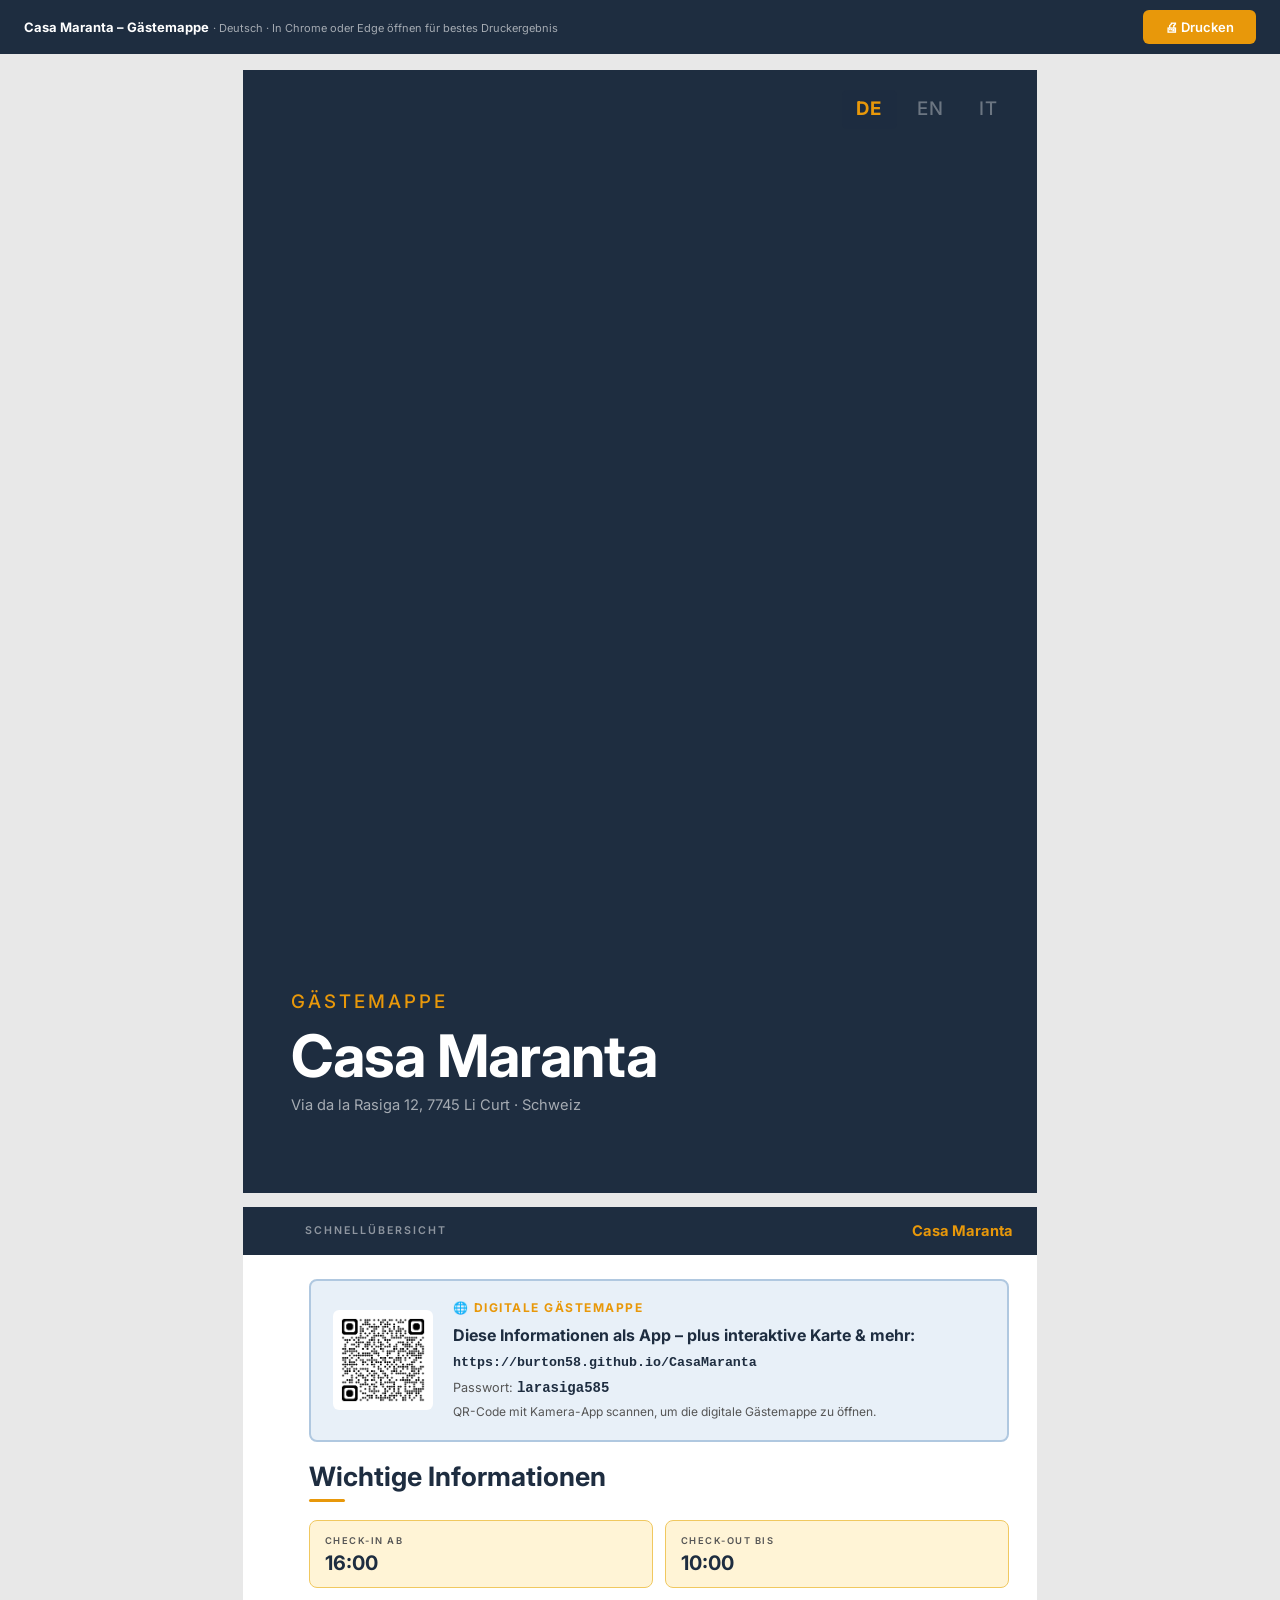
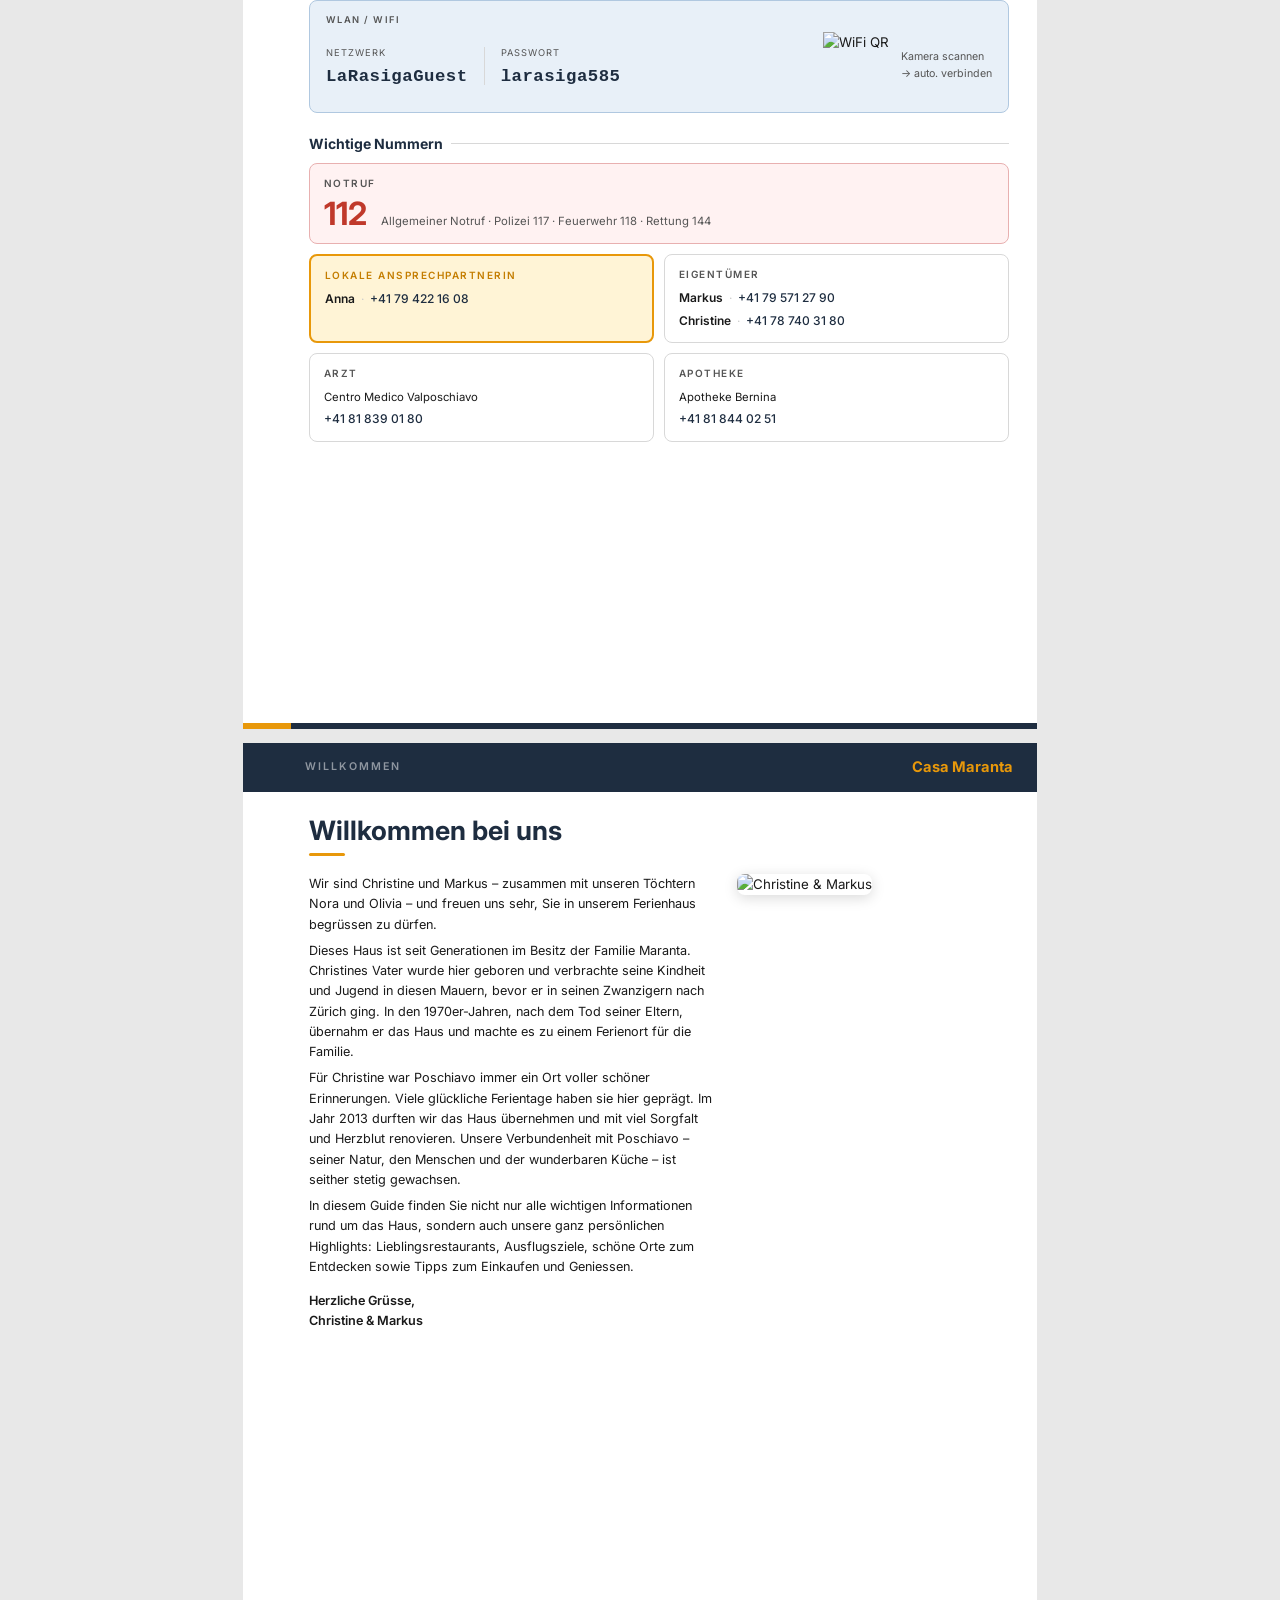
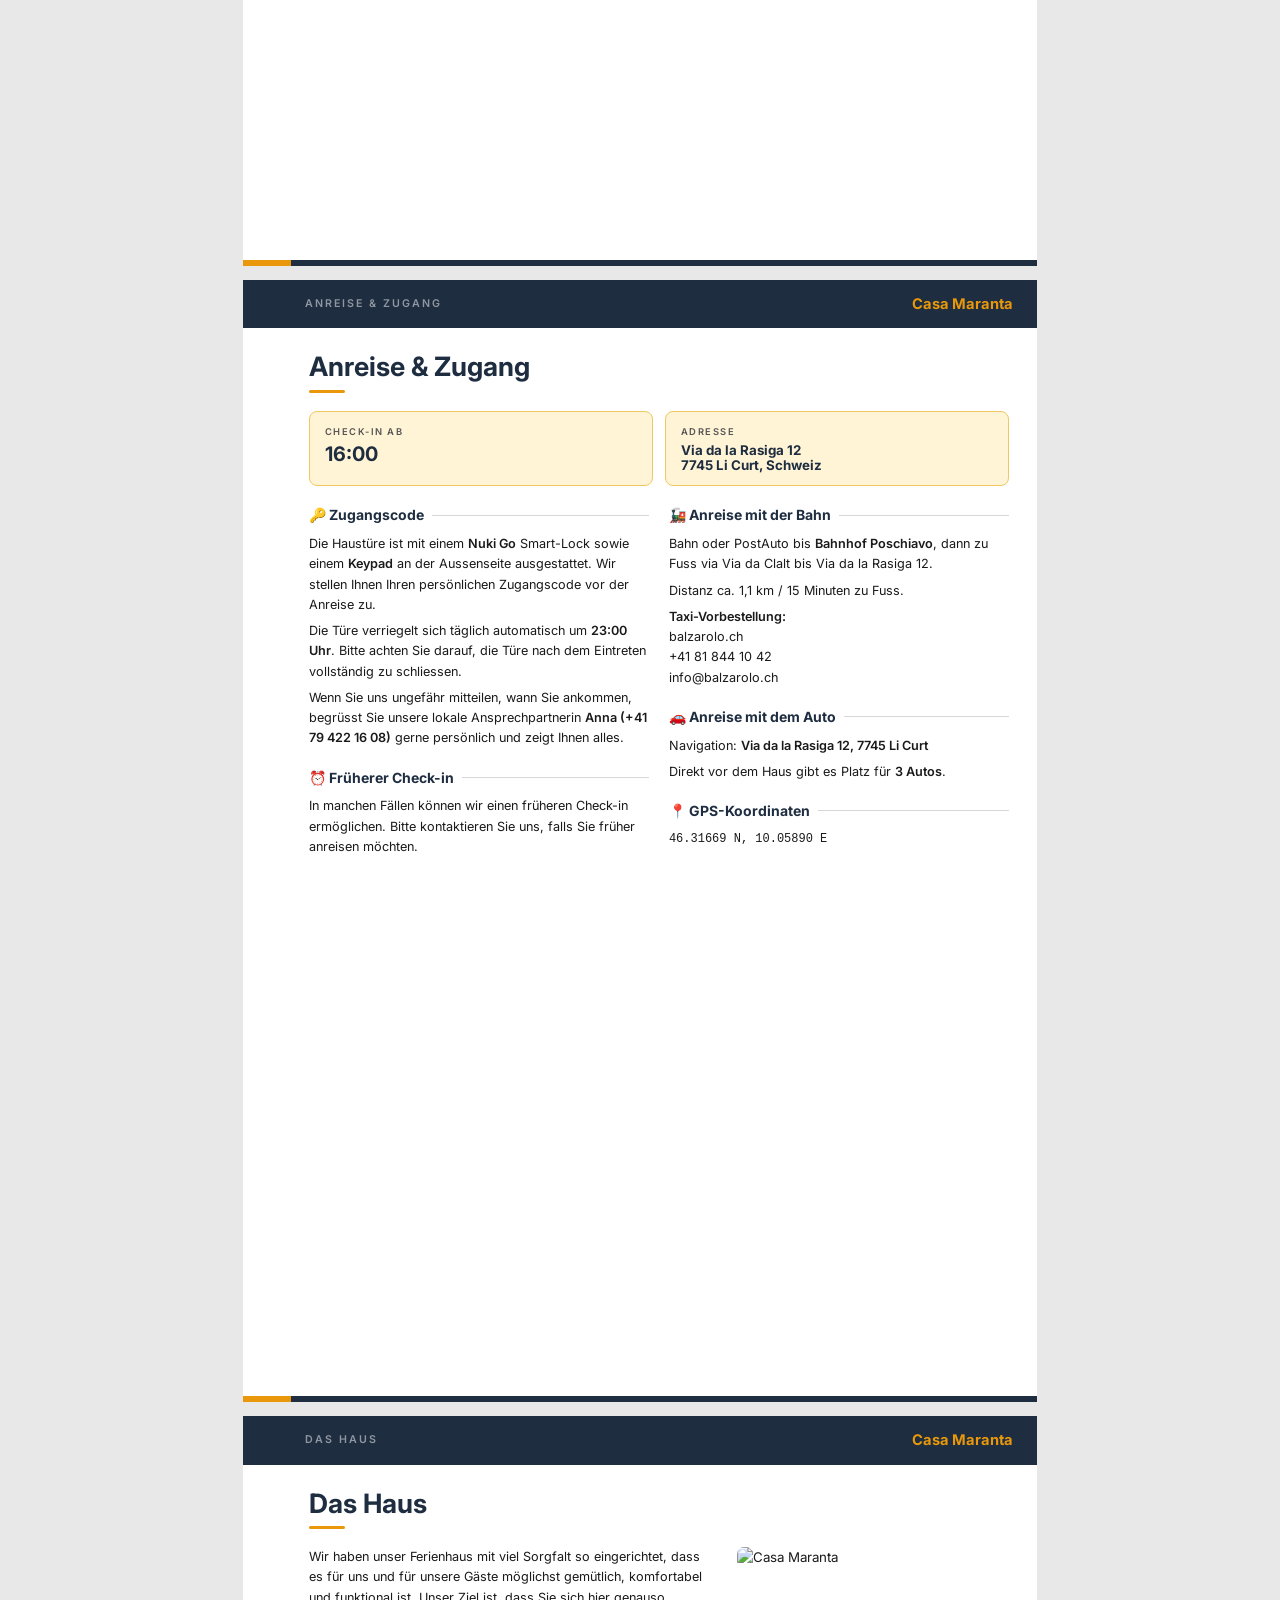
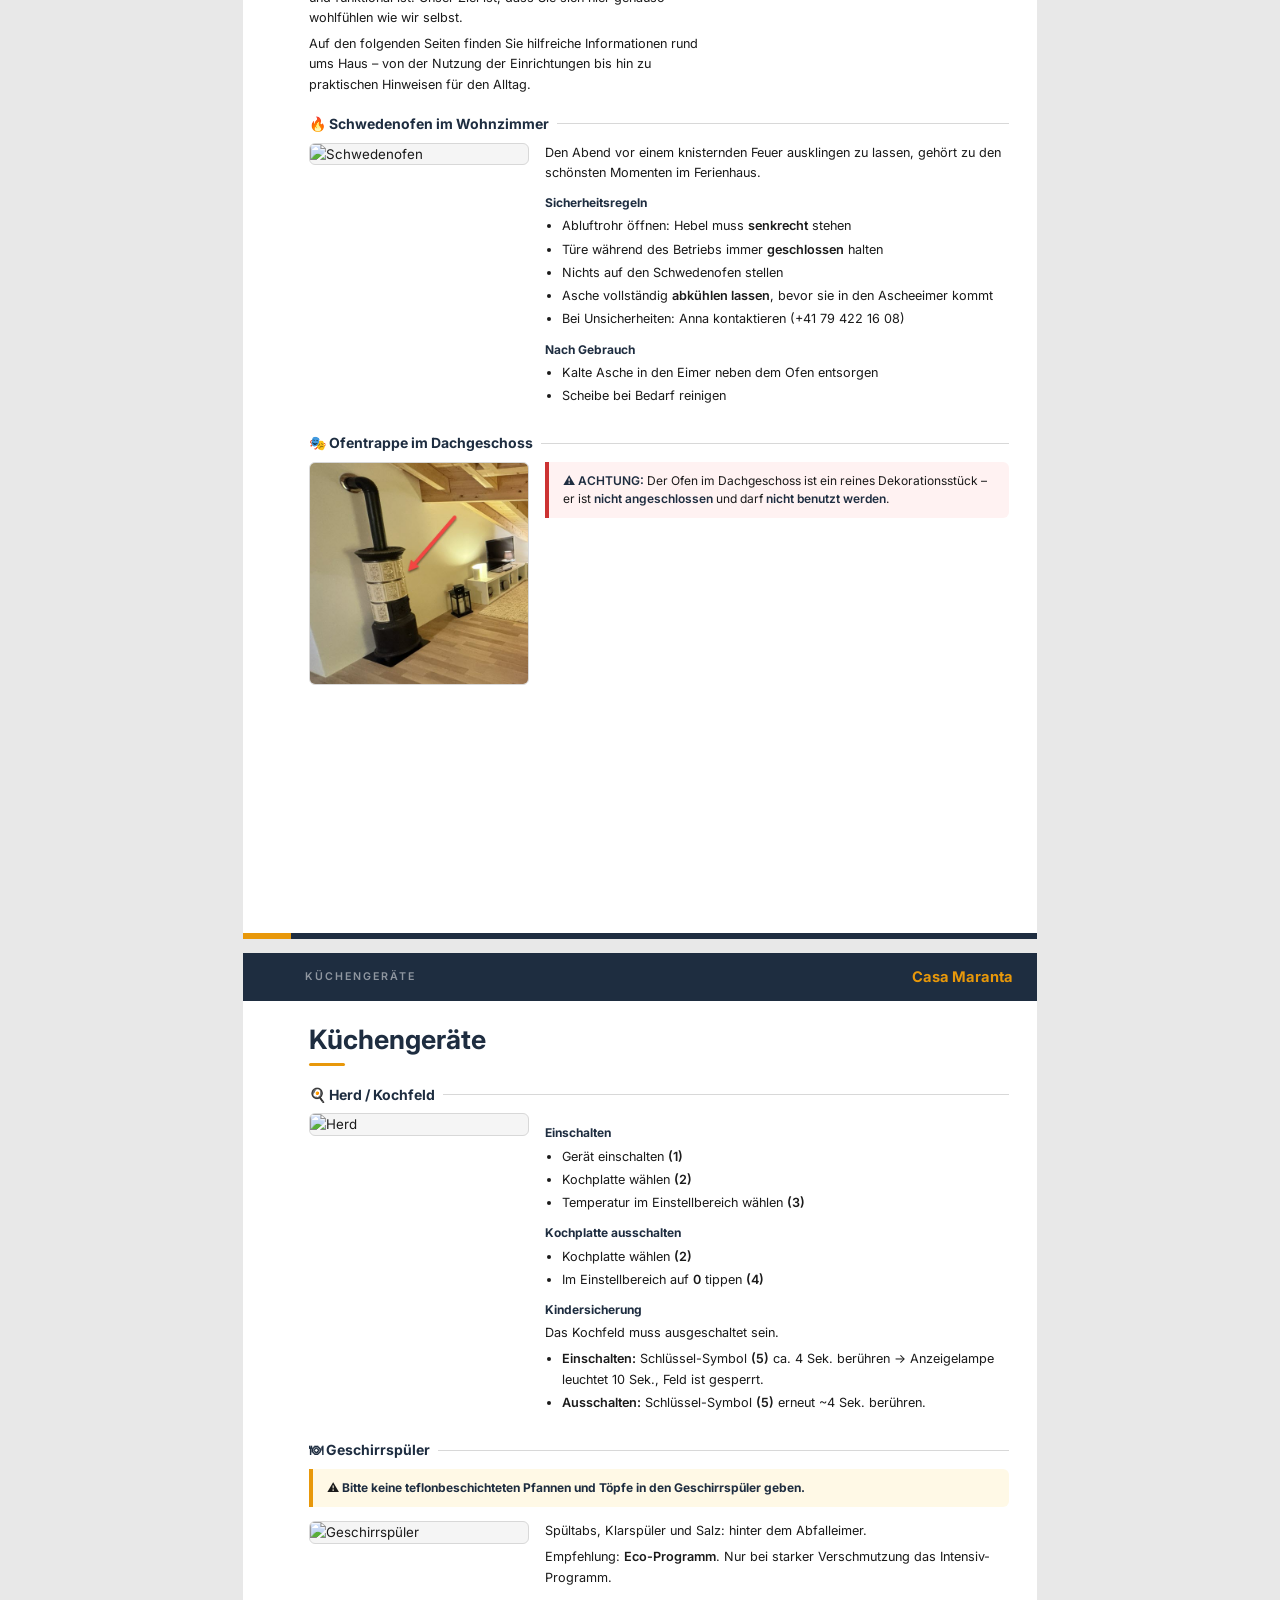
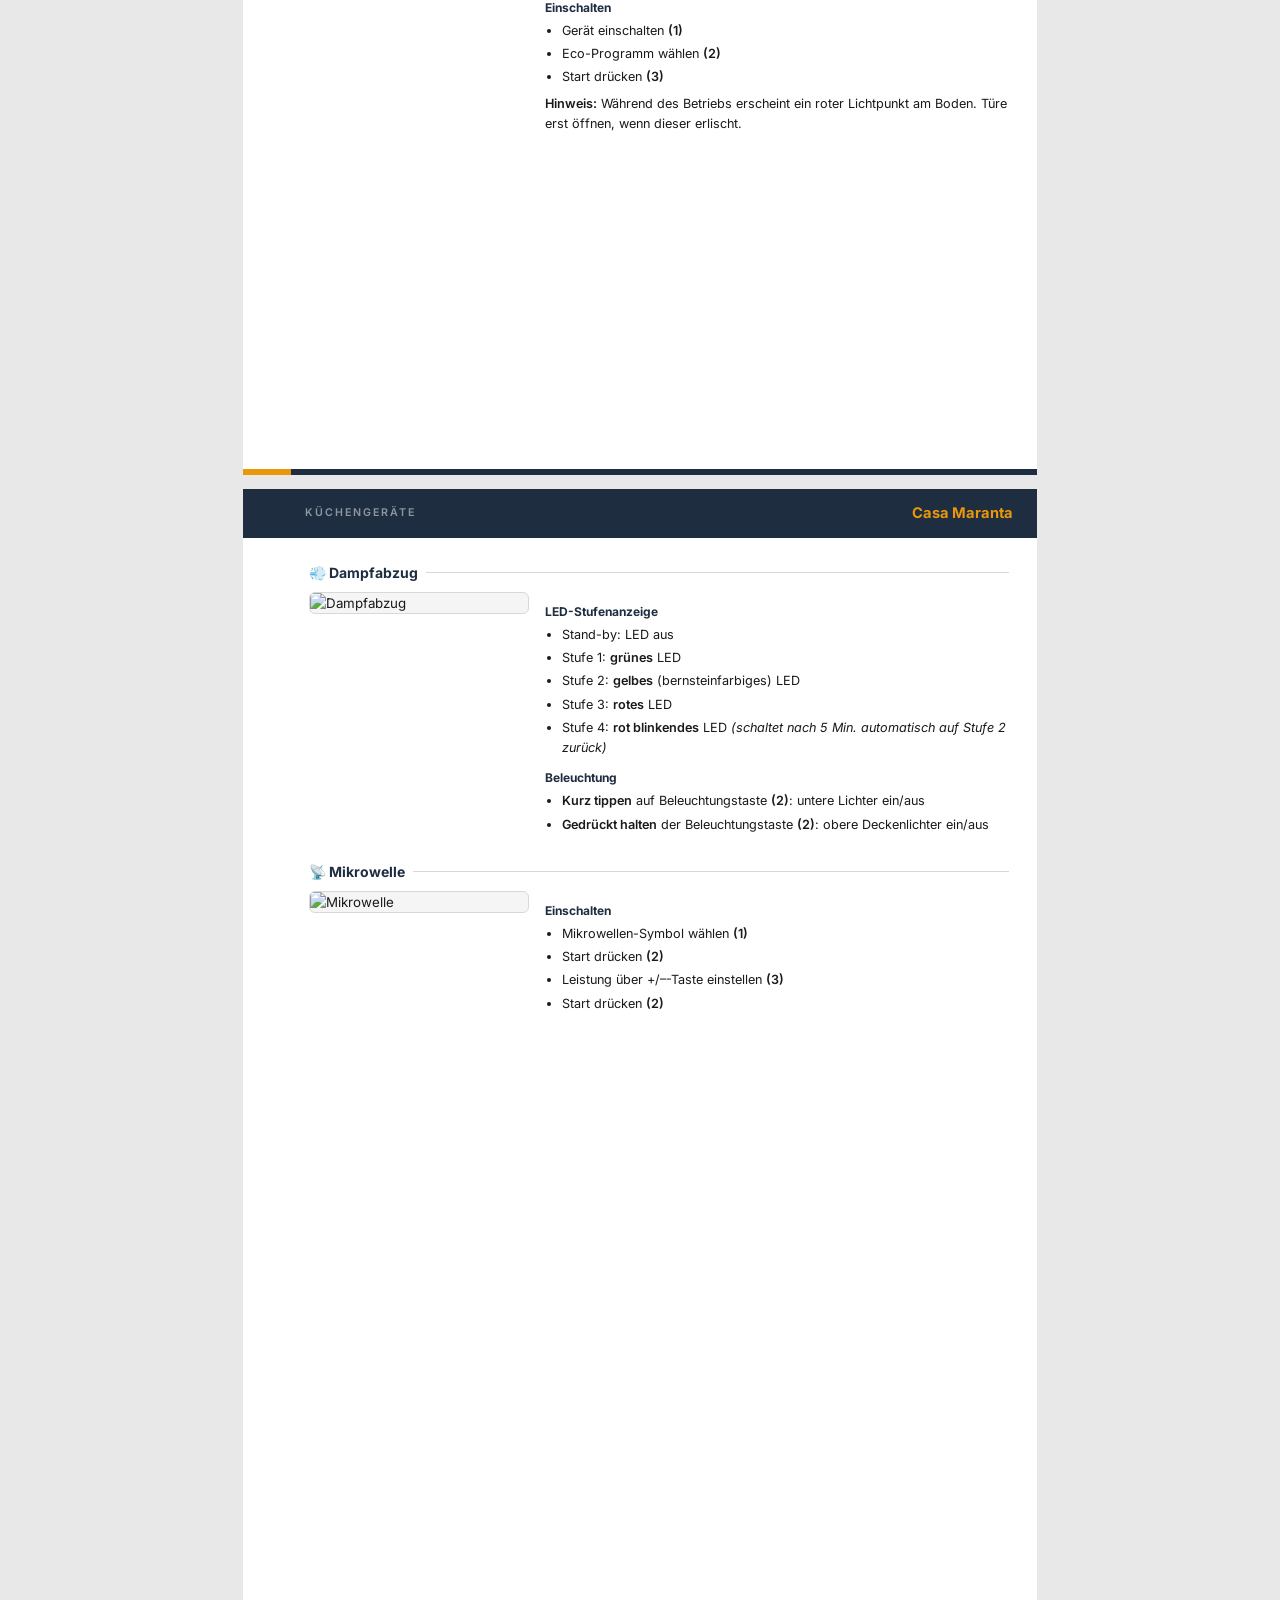
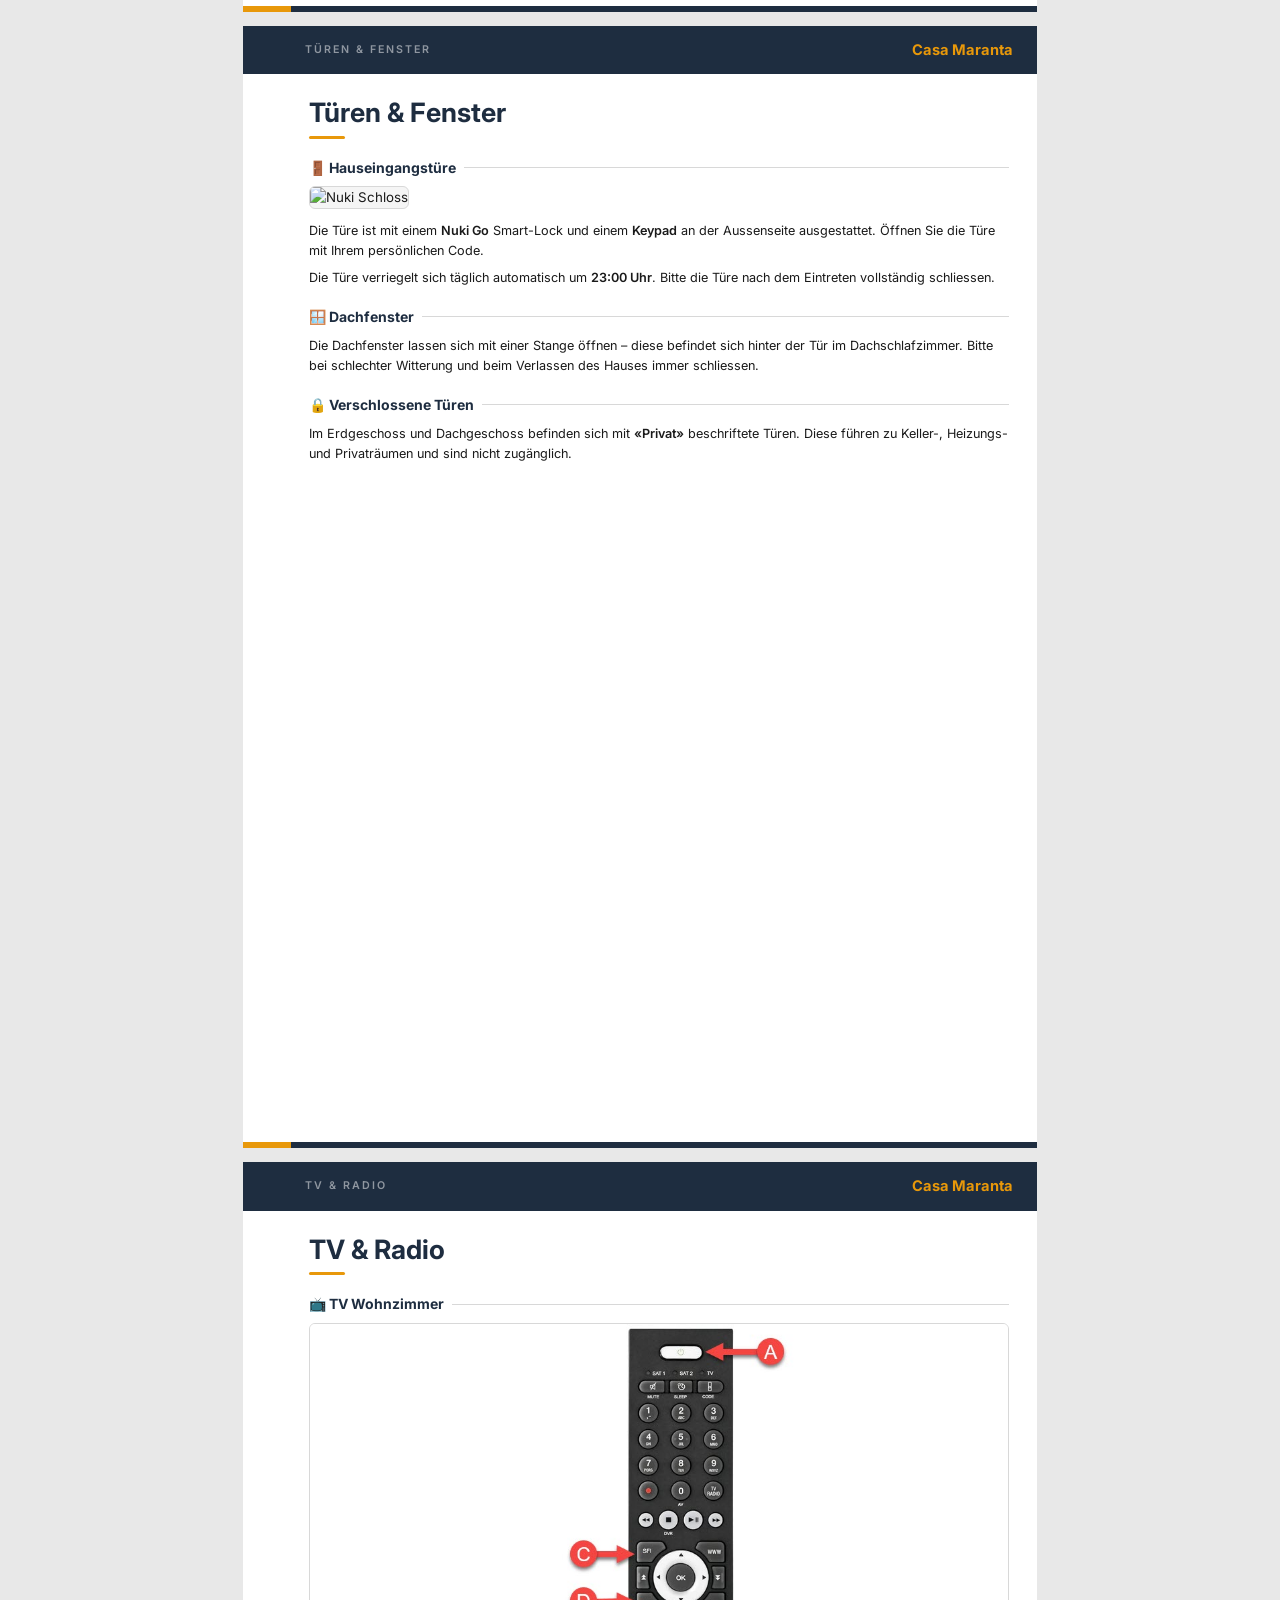
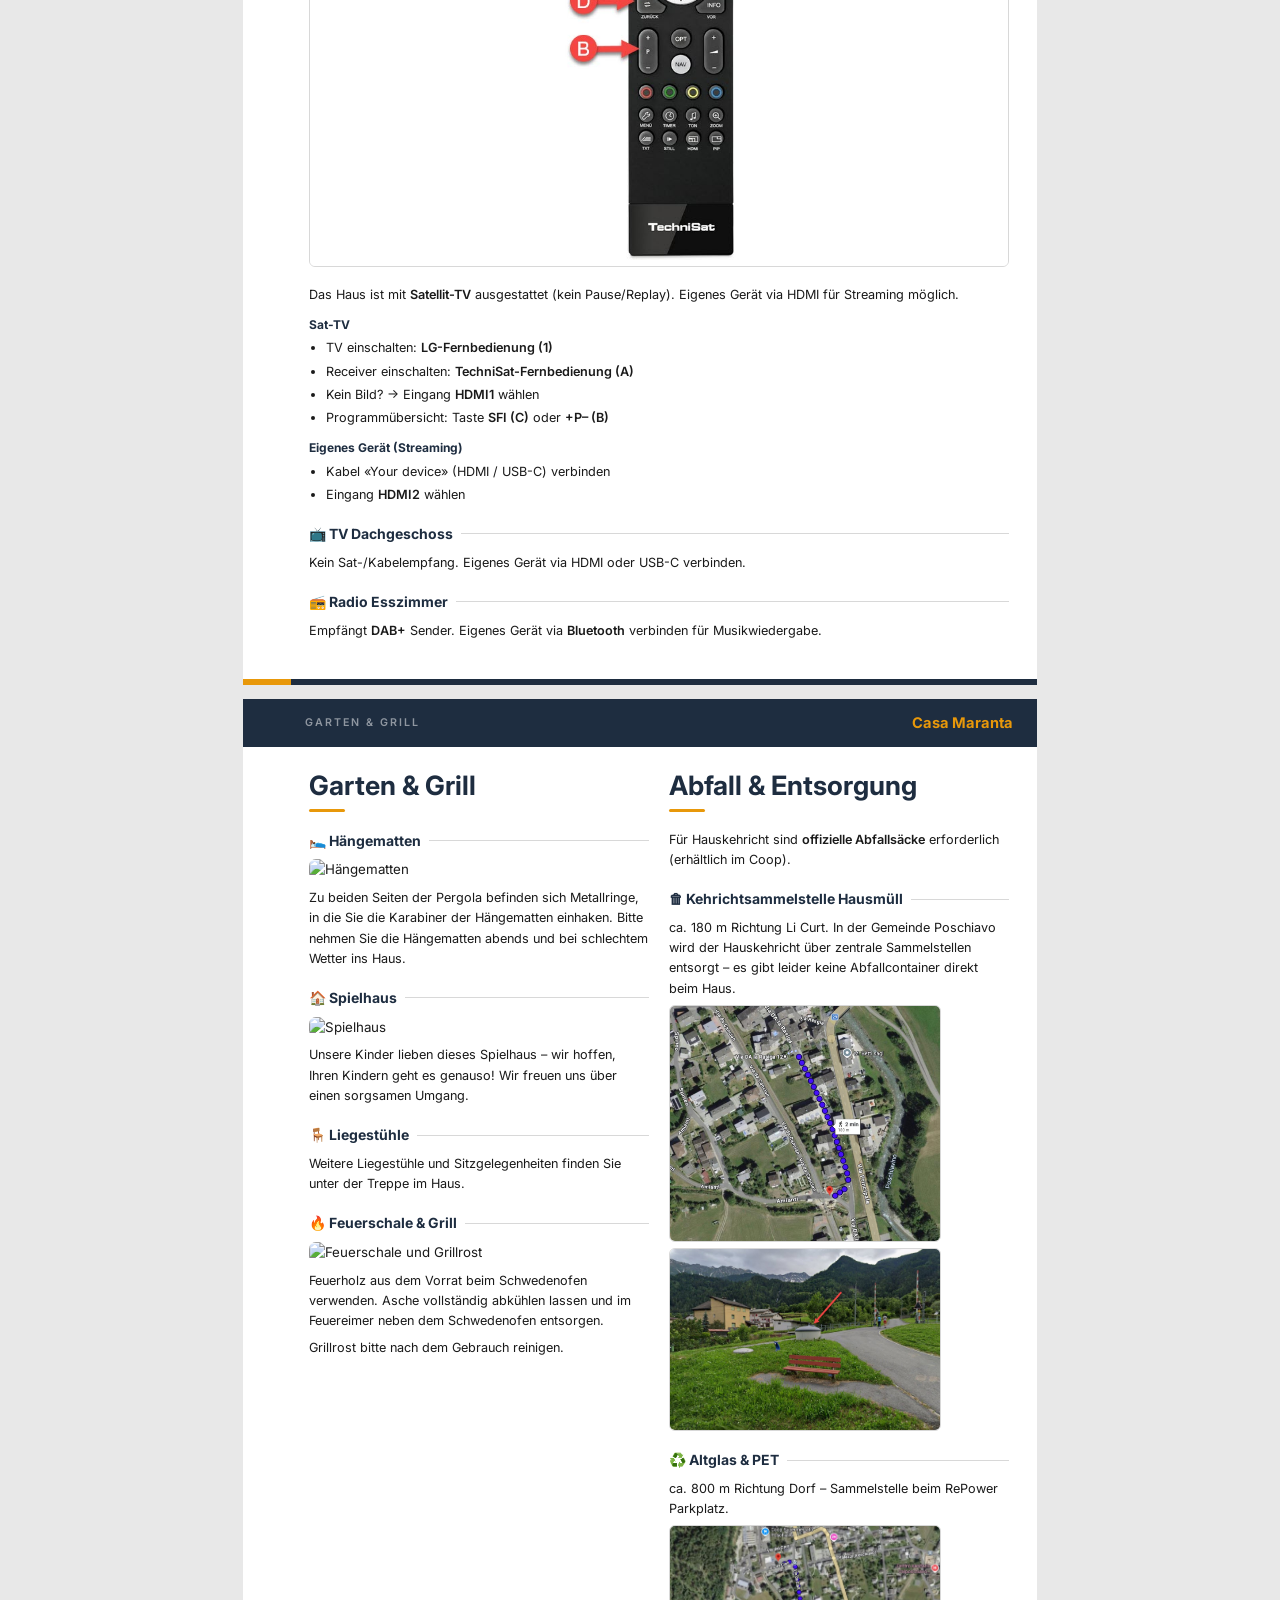
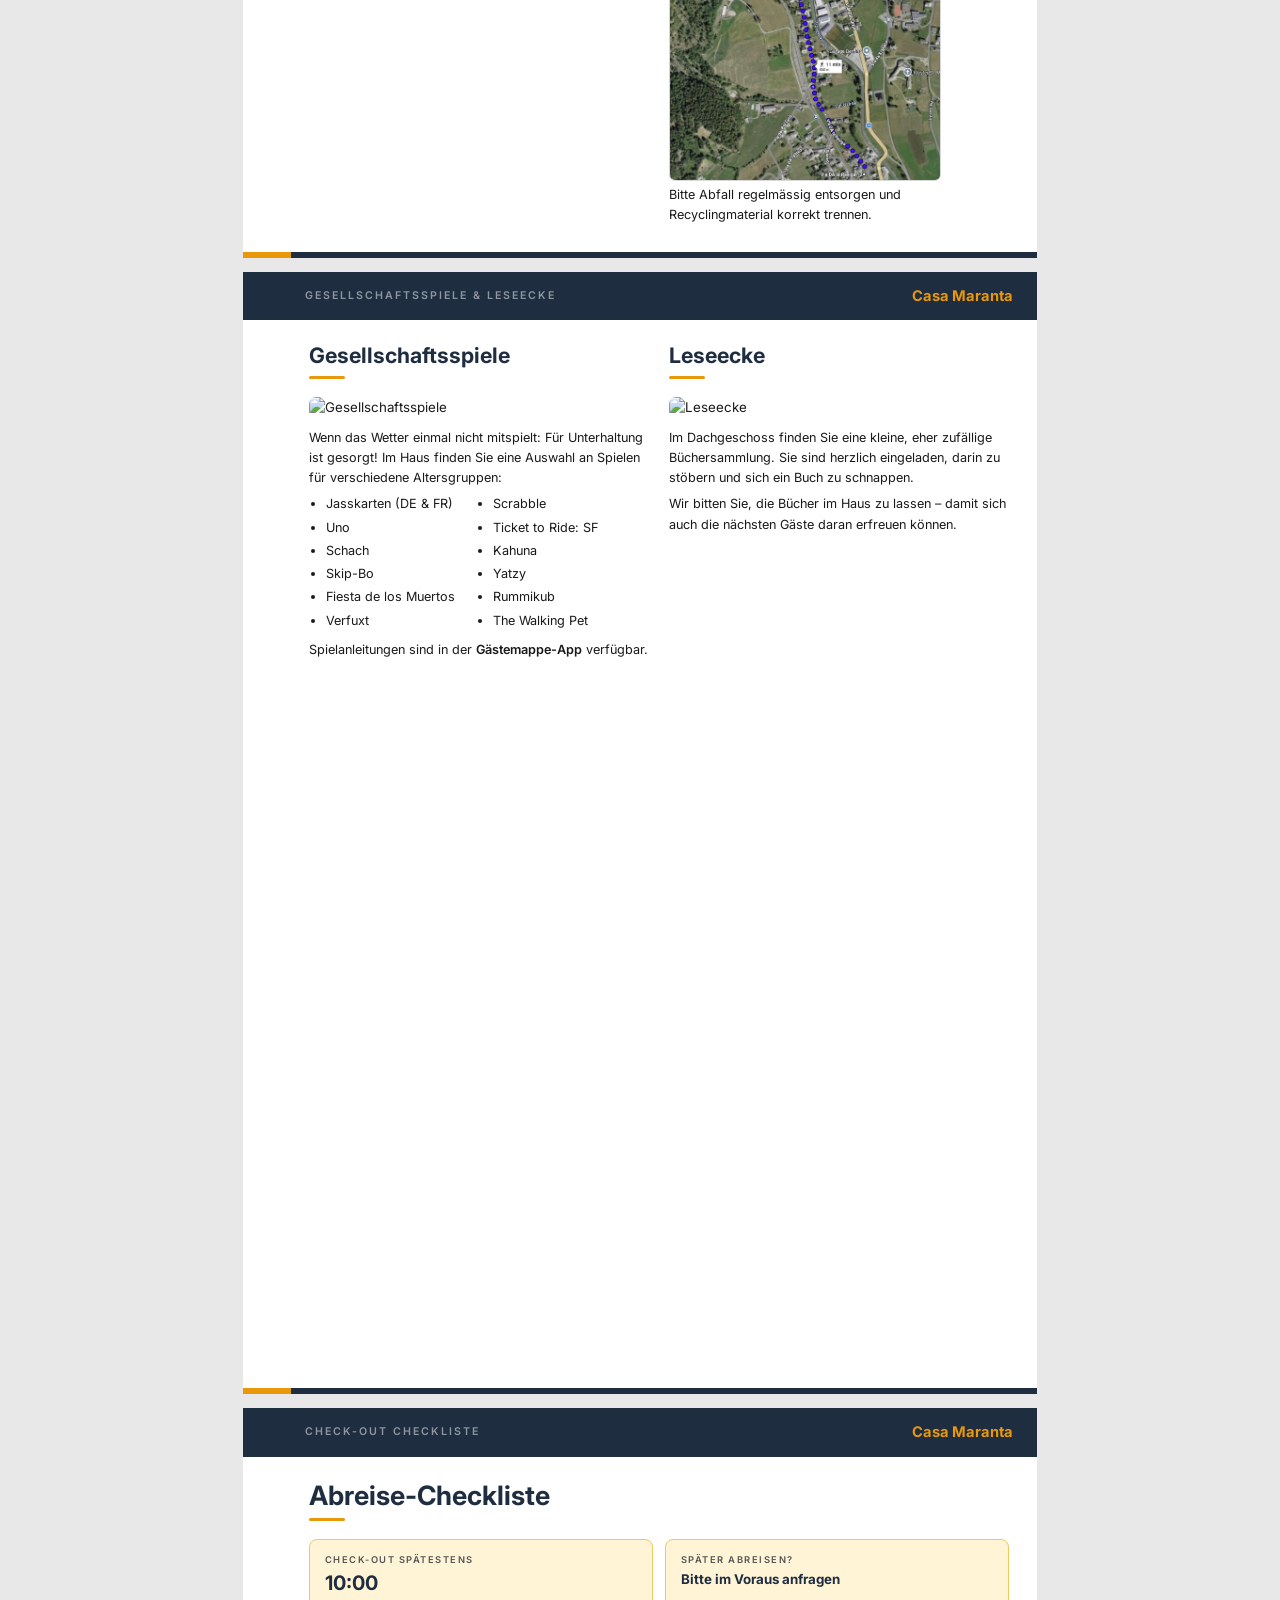
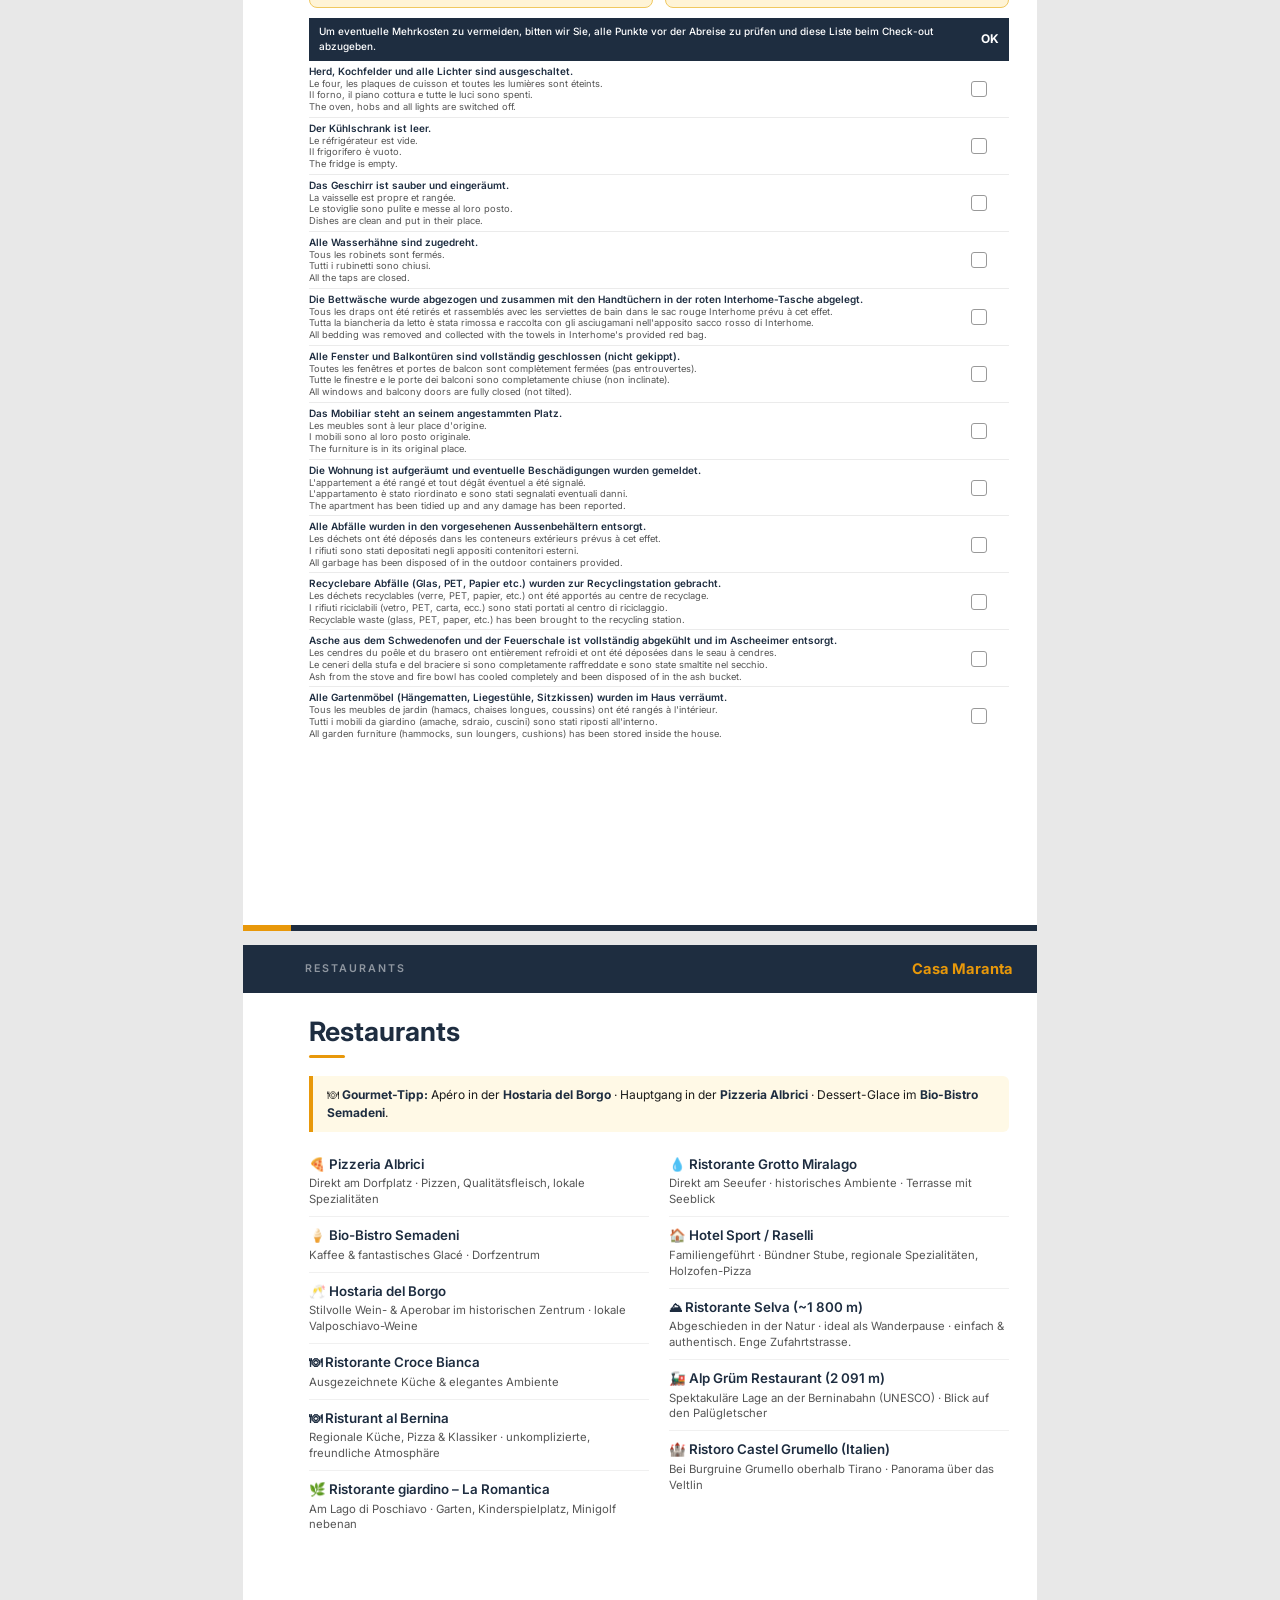
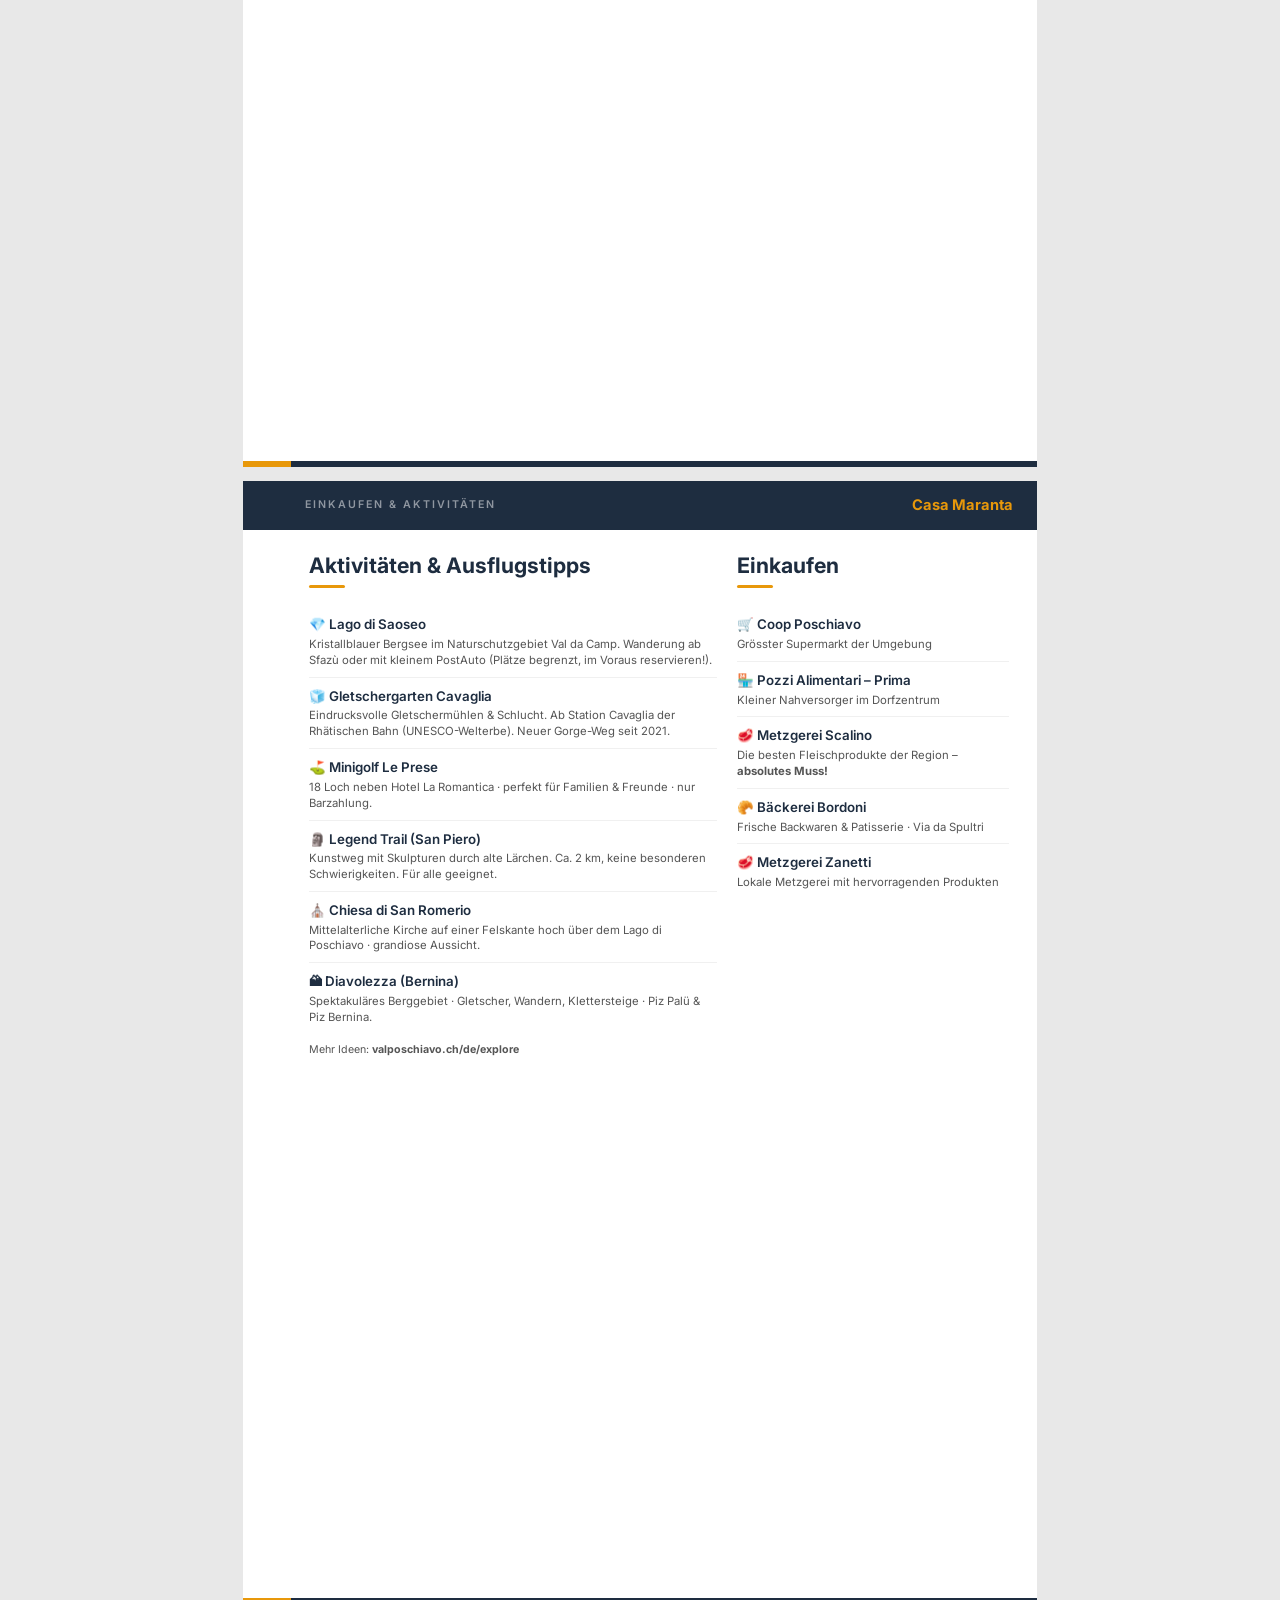
==== print-de.html @ 5344b1e5 "Add Google Maps navigation link to map markers" ====
<!DOCTYPE html>
<html lang="de">
<head>
  <meta charset="UTF-8" />
  <meta name="viewport" content="width=device-width, initial-scale=1.0" />
  <title>Casa Maranta – Gästemappe (Deutsch)</title>
  <link rel="preconnect" href="https://fonts.googleapis.com" />
  <link href="https://fonts.googleapis.com/css2?family=Inter:wght@300;400;500;600;700&display=swap" rel="stylesheet" />
  <style>
    :root {
      --orange: #E8980A;
      --orange-dark: #c47d00;
      --orange-light: #FFF4D6;
      --dark-blue: #1E2D40;
      --white: #ffffff;
      --text: #1a1a1a;
      --text-muted: #555;
      --border: #d8d8d8;
    }

    *, *::before, *::after { box-sizing: border-box; margin: 0; padding: 0; }
    html { font-size: 10pt; }
    body {
      font-family: 'Inter', -apple-system, sans-serif;
      color: var(--text);
      background: #e8e8e8;
      line-height: 1.55;
    }

    /* ── PRINT BAR ── */
    .print-bar {
      position: fixed; top: 0; left: 0; right: 0;
      background: var(--dark-blue); color: white;
      padding: 10px 24px; display: flex; align-items: center;
      justify-content: space-between; gap: 12px; z-index: 1000; font-size: 13px;
    }
    .print-bar .hint { font-size: 11px; opacity: 0.6; }
    .btn-print {
      background: var(--orange); color: white; border: none;
      padding: 9px 22px; border-radius: 6px; font-family: inherit;
      font-size: 13px; font-weight: 600; cursor: pointer;
    }
    .btn-print:hover { background: var(--orange-dark); }

    /* ── PAGE STRUCTURE ── */
    .page {
      width: 210mm; min-height: 297mm;
      margin: 70px auto 0; background: white;
      position: relative; overflow: hidden;
    }
    .page + .page { margin-top: 14px; }
    .page:last-child { margin-bottom: 48px; }

    /* ── COVER ── */
    .cover { display: flex; flex-direction: column; height: 297mm; background: var(--dark-blue); color: white; }
    .cover-photo {
      flex: 1;
      background: url('https://image.jimcdn.com/app/cms/image/transf/dimension=740x10000:format=jpg/path/s43189f292a34c399/image/ie9beb54c6695d5f6/version/1776070134/image.jpg') center 30% / cover no-repeat;
      position: relative;
    }
    .cover-photo::after {
      content: ''; position: absolute; inset: 0;
      background: linear-gradient(to top, rgba(30,45,64,0.85) 0%, rgba(30,45,64,0.85) 10%, transparent calc(10% + 2cm), transparent 100%);
    }
    .cover-body { padding: 40px 48px 48px; flex-shrink: 0; }
    .cover-label { font-size: 14pt; font-weight: 500; letter-spacing: 3px; text-transform: uppercase; color: var(--orange); margin-bottom: 10px; }
    .cover-title { font-size: 44pt; font-weight: 700; letter-spacing: -1px; line-height: 1; margin-bottom: 8px; }
    .cover-address { font-size: 11pt; color: rgba(255,255,255,0.6); margin-bottom: 28px; }
    .cover-divider { width: 48px; height: 3px; background: var(--orange); border-radius: 2px; margin-bottom: 24px; }
    .cover-meta { display: flex; gap: 48px; }
    .cover-meta-label { font-size: 7.5pt; letter-spacing: 2px; text-transform: uppercase; color: rgba(255,255,255,0.4); margin-bottom: 3px; }
    .cover-meta-value { font-size: 13pt; font-weight: 600; color: white; }
    .cover-meta-value small { font-size: 9pt; font-weight: 400; opacity: 0.6; display: block; margin-top: 2px; }

    /* ── PAGE HEADER / FOOTER ── */
    .page-header {
      background: var(--dark-blue); color: white;
      padding: 13px 24px 13px calc(24px + 1cm); display: flex; align-items: center; justify-content: space-between;
    }
    .page-header-title { font-size: 8pt; font-weight: 600; letter-spacing: 2px; text-transform: uppercase; color: rgba(255,255,255,0.5); }
    .page-header-logo { font-size: 11pt; font-weight: 700; color: var(--orange); }
    .page-footer { position: absolute; bottom: 0; left: 0; right: 0; background: var(--dark-blue); height: 6px; }
    .page-footer-bar { background: var(--orange); width: 48px; height: 100%; }

    /* ── CONTENT ── */
    .page-content { padding: 24px 28px 32px calc(28px + 1cm); }

    /* ── SECTION HEADINGS ── */
    .section-title { font-size: 20pt; font-weight: 700; color: var(--dark-blue); margin-bottom: 3px; line-height: 1.1; }
    .section-rule { width: 36px; height: 3px; background: var(--orange); border-radius: 2px; margin: 8px 0 18px; }

    h3.sub {
      font-size: 10.5pt; font-weight: 700; color: var(--dark-blue);
      margin: 18px 0 8px; display: flex; align-items: center; gap: 8px;
    }
    h3.sub::after { content: ''; flex: 1; height: 1px; background: var(--border); }
    h3.sub:first-child { margin-top: 0; }

    h4.mini { font-size: 9pt; font-weight: 700; color: var(--dark-blue); margin: 10px 0 4px; }

    /* ── BODY TEXT ── */
    .body-text { font-size: 9.5pt; line-height: 1.6; color: var(--text); }
    .body-text p { margin-bottom: 6px; }
    .body-text p:last-child { margin-bottom: 0; }
    .body-text ul { padding-left: 17px; margin: 4px 0 6px; }
    .body-text li { margin-bottom: 3px; }
    .body-text strong { font-weight: 600; }

    /* ── INFO BOXES ── */
    .info-grid { display: grid; grid-template-columns: 1fr 1fr; gap: 12px; margin-bottom: 20px; }
    .info-box { background: var(--orange-light); border: 1px solid #f0c860; border-radius: 8px; padding: 13px 15px; }
    .info-box.blue { background: #e8f0f8; border-color: #b0c8e0; }
    .info-box.full { grid-column: 1 / -1; }
    .info-box-label { font-size: 7pt; font-weight: 600; text-transform: uppercase; letter-spacing: 1.5px; color: var(--text-muted); margin-bottom: 4px; }
    .info-box-value { font-size: 15pt; font-weight: 700; color: var(--dark-blue); line-height: 1.1; }
    .info-box-value small { font-size: 8.5pt; font-weight: 400; color: var(--text-muted); display: block; margin-top: 2px; }
    .info-box-value .mono { font-family: 'Courier New', monospace; font-size: 13pt; letter-spacing: 0.5px; }

    /* ── WARNING / NOTICE BOX ── */
    .warning-box {
      background: #fff9e6; border-left: 4px solid var(--orange);
      border-radius: 0 6px 6px 0; padding: 10px 14px;
      font-size: 9pt; line-height: 1.5; margin-bottom: 14px;
    }
    .warning-box strong { color: var(--dark-blue); }
    .warning-box.red { background: #fff2f2; border-color: #cc3333; }

    /* ── CONTACT CARDS ── */
    .contact-grid { display: grid; grid-template-columns: 1fr 1fr; gap: 10px; margin-bottom: 16px; }
    .contact-card { border: 1px solid var(--border); border-radius: 8px; padding: 12px 14px; }
    .contact-card.emergency { background: #fff2f2; border-color: #e8b0b0; grid-column: 1 / -1; }
    .contact-card h4 { font-size: 7.5pt; font-weight: 600; text-transform: uppercase; letter-spacing: 1.5px; color: var(--text-muted); margin-bottom: 7px; }
    .contact-row { display: flex; align-items: center; gap: 6px; margin-bottom: 4px; font-size: 9pt; }
    .contact-row:last-child { margin-bottom: 0; }
    .c-name { font-weight: 600; }
    .c-dot { color: #ccc; }
    .c-phone { color: var(--dark-blue); font-weight: 500; }
    .emergency-number { font-size: 24pt; font-weight: 700; color: #c0392b; line-height: 1; }
    .emergency-row { display: flex; align-items: baseline; gap: 14px; flex-wrap: wrap; }
    .emergency-extra { font-size: 8.5pt; color: var(--text-muted); }

    /* ── APPLIANCE LAYOUT ── */
    .appliance-grid {
      display: grid; grid-template-columns: 220px 1fr;
      gap: 16px; margin-bottom: 20px; align-items: start;
    }
    .appliance-img {
      width: 100%; height: auto; max-height: 240px;
      object-fit: contain; border-radius: 6px;
      border: 1px solid var(--border); background: #f5f5f5;
    }

    /* ── FULL WIDTH IMAGES ── */
    .full-img {
      width: 100%; height: 150px; object-fit: cover;
      border-radius: 7px; margin-bottom: 10px; display: block;
    }
    .full-img.tall { height: 200px; }
    .full-img.auto { height: auto; max-height: 220px; object-fit: contain; background: #f5f5f5; }

    /* ── PORTRAIT IMAGE (welcome) ── */
    .portrait-wrap { display: flex; justify-content: center; margin-bottom: 18px; }
    .portrait-img { max-width: 280px; width: 100%; height: auto; border-radius: 8px; box-shadow: 0 3px 12px rgba(0,0,0,0.15); }

    /* ── TWO COLUMN ── */
    .two-col { display: grid; grid-template-columns: 1fr 1fr; gap: 20px; }
    .two-col-3-2 { display: grid; grid-template-columns: 3fr 2fr; gap: 20px; }

    /* ── CHECKLIST ── */
    .checklist { list-style: none; }
    .checklist li { display: flex; align-items: flex-start; gap: 10px; padding: 7px 0; border-bottom: 1px solid #f0f0f0; font-size: 9pt; line-height: 1.5; }
    .checklist li:last-child { border-bottom: none; }
    .check-box { width: 16px; height: 16px; min-width: 16px; border: 1.5px solid #999; border-radius: 3px; margin-top: 1px; flex-shrink: 0; }

    /* ── PLACE LIST ── */
    .place-list { list-style: none; }
    .place-item { padding: 8px 0; border-bottom: 1px solid #f0f0f0; }
    .place-item:last-child { border-bottom: none; }
    .place-name { font-size: 10pt; font-weight: 600; color: var(--dark-blue); margin-bottom: 2px; }
    .place-desc { font-size: 8.5pt; color: var(--text-muted); line-height: 1.4; }

    /* ── WIFI QR ── */
    .wifi-qr-row { display: flex; align-items: center; gap: 18px; margin-top: 12px; }
    .wifi-qr-row img { width: 80px; height: 80px; flex-shrink: 0; }
    .wifi-qr-hint { font-size: 8.5pt; color: var(--text-muted); }

    /* ── GARDEN IMG GRID ── */
    .img-trio { display: grid; grid-template-columns: 1fr 1fr; gap: 10px; margin-bottom: 12px; }
    .img-trio img { width: 100%; height: 120px; object-fit: cover; border-radius: 6px; }
    .img-trio img.wide { grid-column: 1 / -1; height: 130px; }

    /* ── PLACE ITEM IMAGE ── */
    .place-item-img { width: 100%; height: 52px; object-fit: cover; border-radius: 4px; margin-bottom: 4px; display: block; }

    /* ── MULTILINGUAL CHECKLIST ── */
    .checklist-multi { width: 100%; border-collapse: collapse; }
    .checklist-multi-head th { background: var(--dark-blue); color: white; font-size: 7.5pt; font-weight: 500; padding: 6px 10px; text-align: left; }
    .checklist-multi-head th.ok-cell { text-align: center; font-weight: 700; font-size: 9pt; width: 32px; }
    .checklist-multi tr:not(.checklist-multi-head) { border-bottom: 1px solid #ebebeb; }
    .checklist-multi tr:not(.checklist-multi-head):last-child { border-bottom: none; }
    .checklist-multi td.item-cell { padding: 4px 10px 4px 0; vertical-align: top; }
    .checklist-multi td.ok-cell { width: 32px; text-align: center; vertical-align: middle; padding: 4px 0; }
    .lang-de { display: block; font-size: 7.5pt; font-weight: 600; color: var(--dark-blue); line-height: 1.3; }
    .lang-fr, .lang-it, .lang-en { display: block; font-size: 7pt; color: var(--text-muted); line-height: 1.25; }

    /* ── PRINT ── */
    @media print {
      @page { size: A4; margin: 0; }
      html { font-size: 10pt; }
      body { background: white; }
      .print-bar { display: none !important; }
      .page {
        width: 210mm; height: 297mm; min-height: 297mm; max-height: 297mm;
        margin: 0 !important; page-break-after: always; break-after: page; overflow: hidden;
      }
      .page:last-child { page-break-after: auto; break-after: auto; }
      .cover { height: 297mm; }
      a { color: inherit; text-decoration: none; }
    }
  </style>
</head>
<body>

<div class="print-bar">
  <div>
    <strong>Casa Maranta – Gästemappe</strong>
    <span class="hint"> · Deutsch · In Chrome oder Edge öffnen für bestes Druckergebnis</span>
  </div>
  <button class="btn-print" onclick="window.print()">🖨 Drucken</button>
</div>


<!-- ══════════════════════════════════════════
     SEITE 1 – TITELBLATT
══════════════════════════════════════════ -->
<div class="page">
  <div class="cover">
    <div class="cover-photo">
      <div style="position:absolute;top:20px;right:24px;z-index:2;display:flex;gap:6px;align-items:center">
        <span style="font-size:14pt;font-weight:700;letter-spacing:1.5px;color:var(--orange);background:rgba(30,45,64,0.55);padding:5px 14px;border-radius:5px">DE</span>
        <span style="font-size:14pt;font-weight:500;letter-spacing:1.5px;color:rgba(255,255,255,0.35);padding:5px 14px">EN</span>
        <span style="font-size:14pt;font-weight:500;letter-spacing:1.5px;color:rgba(255,255,255,0.35);padding:5px 14px">IT</span>
      </div>
    </div>
    <div class="cover-body">
      <div class="cover-label">Gästemappe</div>
      <div class="cover-title">Casa Maranta</div>
      <div class="cover-address">Via da la Rasiga 12, 7745 Li Curt · Schweiz</div>

    </div>
  </div>
</div>


<!-- ══════════════════════════════════════════
     SEITE 2 – SCHNELLÜBERSICHT
══════════════════════════════════════════ -->
<div class="page">
  <div class="page-header">
    <span class="page-header-title">Schnellübersicht</span>
    <span class="page-header-logo">Casa Maranta</span>
  </div>
  <div class="page-content">

    <div class="info-box blue full" style="display:flex;align-items:center;gap:20px;margin-bottom:20px;padding:18px 22px;border-width:2px">
      <img src="Resources/Pics/qrcode_burton58.github.io.png" alt="App QR Code" style="width:100px;height:100px;flex-shrink:0;border-radius:6px" />
      <div>
        <div style="font-size:9pt;font-weight:700;text-transform:uppercase;letter-spacing:1.5px;color:var(--orange);margin-bottom:5px">🌐 Digitale Gästemappe</div>
        <div style="font-size:12pt;font-weight:700;color:var(--dark-blue);margin-bottom:5px">Diese Informationen als App – plus interaktive Karte &amp; mehr:</div>
        <div style="font-family:'Courier New',monospace;font-size:10pt;font-weight:700;color:var(--dark-blue);margin-bottom:5px">https://burton58.github.io/CasaMaranta</div>
        <div style="font-size:9.5pt;color:var(--text-muted);margin-bottom:3px">Passwort: <span style="font-family:'Courier New',monospace;font-weight:700;font-size:10.5pt;color:var(--dark-blue)">larasiga585</span></div>
        <div style="font-size:9pt;color:var(--text-muted)">QR-Code mit Kamera-App scannen, um die digitale Gästemappe zu öffnen.</div>
      </div>
    </div>

    <div class="section-title">Wichtige Informationen</div>
    <div class="section-rule"></div>

    <div class="info-grid">
      <div class="info-box">
        <div class="info-box-label">Check-in ab</div>
        <div class="info-box-value">16:00</div>
      </div>
      <div class="info-box">
        <div class="info-box-label">Check-out bis</div>
        <div class="info-box-value">10:00</div>
      </div>
      <div class="info-box blue full" style="padding:12px 16px">
        <div class="info-box-label">WLAN / WiFi</div>
        <div style="display:flex;align-items:center;gap:16px;flex-wrap:wrap;margin-top:4px">
          <div>
            <div style="font-size:7pt;text-transform:uppercase;letter-spacing:1px;color:var(--text-muted);margin-bottom:2px">Netzwerk</div>
            <div class="info-box-value"><span class="mono">LaRasigaGuest</span></div>
          </div>
          <div style="width:1px;height:38px;background:var(--border)"></div>
          <div>
            <div style="font-size:7pt;text-transform:uppercase;letter-spacing:1px;color:var(--text-muted);margin-bottom:2px">Passwort</div>
            <div class="info-box-value"><span class="mono">larasiga585</span></div>
          </div>
          <div style="flex:1;display:flex;align-items:center;gap:10px;justify-content:flex-end">
            <img src="https://api.qrserver.com/v1/create-qr-code/?size=160x160&ecc=M&data=WIFI%3AT%3AWPA%3BS%3ALaRasigaGuest%3BP%3Alarasiga585%3B%3B" alt="WiFi QR" style="width:68px;height:68px" />
            <div class="wifi-qr-hint" style="font-size:8pt">Kamera scannen<br>→ auto. verbinden</div>
          </div>
        </div>
      </div>
    </div>

    <h3 class="sub" style="margin-top:20px">Wichtige Nummern</h3>

    <div class="contact-grid">
      <div class="contact-card emergency">
        <h4>Notruf</h4>
        <div class="emergency-row">
          <div class="emergency-number">112</div>
          <div class="emergency-extra">Allgemeiner Notruf · Polizei 117 · Feuerwehr 118 · Rettung 144</div>
        </div>
      </div>
      <div class="contact-card" style="background:var(--orange-light);border-color:var(--orange);border-width:2px">
        <h4 style="color:var(--orange-dark)">Lokale Ansprechpartnerin</h4>
        <div class="contact-row"><span class="c-name">Anna</span><span class="c-dot">·</span><span class="c-phone">+41 79 422 16 08</span></div>
      </div>
      <div class="contact-card">
        <h4>Eigentümer</h4>
        <div class="contact-row"><span class="c-name">Markus</span><span class="c-dot">·</span><span class="c-phone">+41 79 571 27 90</span></div>
        <div class="contact-row"><span class="c-name">Christine</span><span class="c-dot">·</span><span class="c-phone">+41 78 740 31 80</span></div>
      </div>
      <div class="contact-card">
        <h4>Arzt</h4>
        <div class="contact-row" style="font-size:8.5pt"><span>Centro Medico Valposchiavo</span></div>
        <div class="contact-row"><span class="c-phone">+41 81 839 01 80</span></div>
      </div>
      <div class="contact-card">
        <h4>Apotheke</h4>
        <div class="contact-row" style="font-size:8.5pt"><span>Apotheke Bernina</span></div>
        <div class="contact-row"><span class="c-phone">+41 81 844 02 51</span></div>
      </div>
    </div>

  </div>
  <div class="page-footer"><div class="page-footer-bar"></div></div>
</div>


<!-- ══════════════════════════════════════════
     SEITE 3 – WILLKOMMEN
══════════════════════════════════════════ -->
<div class="page">
  <div class="page-header">
    <span class="page-header-title">Willkommen</span>
    <span class="page-header-logo">Casa Maranta</span>
  </div>
  <div class="page-content">

    <div class="section-title">Willkommen bei uns</div>
    <div class="section-rule"></div>

    <div class="two-col-3-2" style="align-items:start">
      <div class="body-text">
        <p>Wir sind Christine und Markus – zusammen mit unseren Töchtern Nora und Olivia – und freuen uns sehr, Sie in unserem Ferienhaus begrüssen zu dürfen.</p>
        <p>Dieses Haus ist seit Generationen im Besitz der Familie Maranta. Christines Vater wurde hier geboren und verbrachte seine Kindheit und Jugend in diesen Mauern, bevor er in seinen Zwanzigern nach Zürich ging. In den 1970er-Jahren, nach dem Tod seiner Eltern, übernahm er das Haus und machte es zu einem Ferienort für die Familie.</p>
        <p>Für Christine war Poschiavo immer ein Ort voller schöner Erinnerungen. Viele glückliche Ferientage haben sie hier geprägt. Im Jahr 2013 durften wir das Haus übernehmen und mit viel Sorgfalt und Herzblut renovieren. Unsere Verbundenheit mit Poschiavo – seiner Natur, den Menschen und der wunderbaren Küche – ist seither stetig gewachsen.</p>
        <p>In diesem Guide finden Sie nicht nur alle wichtigen Informationen rund um das Haus, sondern auch unsere ganz persönlichen Highlights: Lieblingsrestaurants, Ausflugsziele, schöne Orte zum Entdecken sowie Tipps zum Einkaufen und Geniessen.</p>
        <p style="margin-top:14px"><strong>Herzliche Grüsse,<br>Christine &amp; Markus</strong></p>
      </div>
      <div>
        <img
          src="https://image.jimcdn.com/app/cms/image/transf/none/path/s43189f292a34c399/image/i9d2beec054121602/version/1776072036/image.jpg"
          alt="Christine &amp; Markus"
          style="width:100%;height:auto;border-radius:8px;box-shadow:0 3px 14px rgba(0,0,0,0.15)"
        />
      </div>
    </div>

  </div>
  <div class="page-footer"><div class="page-footer-bar"></div></div>
</div>


<!-- ══════════════════════════════════════════
     SEITE 4 – ANREISE & ZUGANG
══════════════════════════════════════════ -->
<div class="page">
  <div class="page-header">
    <span class="page-header-title">Anreise &amp; Zugang</span>
    <span class="page-header-logo">Casa Maranta</span>
  </div>
  <div class="page-content">

    <div class="section-title">Anreise &amp; Zugang</div>
    <div class="section-rule"></div>

    <div class="info-grid" style="margin-bottom:18px">
      <div class="info-box">
        <div class="info-box-label">Check-in ab</div>
        <div class="info-box-value">16:00</div>
      </div>
      <div class="info-box">
        <div class="info-box-label">Adresse</div>
        <div class="info-box-value" style="font-size:10pt">Via da la Rasiga 12<br>7745 Li Curt, Schweiz</div>
      </div>
    </div>

    <div class="two-col">
      <div>
        <h3 class="sub">🔑 Zugangscode</h3>
        <div class="body-text">
          <p>Die Haustüre ist mit einem <strong>Nuki Go</strong> Smart-Lock sowie einem <strong>Keypad</strong> an der Aussenseite ausgestattet. Wir stellen Ihnen Ihren persönlichen Zugangscode vor der Anreise zu.</p>
          <p>Die Türe verriegelt sich täglich automatisch um <strong>23:00 Uhr</strong>. Bitte achten Sie darauf, die Türe nach dem Eintreten vollständig zu schliessen.</p>
          <p>Wenn Sie uns ungefähr mitteilen, wann Sie ankommen, begrüsst Sie unsere lokale Ansprechpartnerin <strong>Anna (+41 79 422 16 08)</strong> gerne persönlich und zeigt Ihnen alles.</p>
        </div>

        <h3 class="sub">⏰ Früherer Check-in</h3>
        <div class="body-text">
          <p>In manchen Fällen können wir einen früheren Check-in ermöglichen. Bitte kontaktieren Sie uns, falls Sie früher anreisen möchten.</p>
        </div>
      </div>

      <div>
        <h3 class="sub">🚂 Anreise mit der Bahn</h3>
        <div class="body-text">
          <p>Bahn oder PostAuto bis <strong>Bahnhof Poschiavo</strong>, dann zu Fuss via Via da Clalt bis Via da la Rasiga 12.</p>
          <p>Distanz ca. 1,1 km / 15 Minuten zu Fuss.</p>
          <p><strong>Taxi-Vorbestellung:</strong><br>
          balzarolo.ch<br>
          +41 81 844 10 42<br>
          info@balzarolo.ch</p>
        </div>

        <h3 class="sub">🚗 Anreise mit dem Auto</h3>
        <div class="body-text">
          <p>Navigation: <strong>Via da la Rasiga 12, 7745 Li Curt</strong></p>
          <p>Direkt vor dem Haus gibt es Platz für <strong>3 Autos</strong>.</p>
        </div>

        <h3 class="sub">📍 GPS-Koordinaten</h3>
        <div class="body-text">
          <p style="font-family:'Courier New',monospace;font-size:9pt">46.31669 N, 10.05890 E</p>
        </div>
      </div>
    </div>

  </div>
  <div class="page-footer"><div class="page-footer-bar"></div></div>
</div>


<!-- ══════════════════════════════════════════
     SEITE 5 – DAS HAUS: ÜBERBLICK & SCHWEDENOFEN
══════════════════════════════════════════ -->
<div class="page">
  <div class="page-header">
    <span class="page-header-title">Das Haus</span>
    <span class="page-header-logo">Casa Maranta</span>
  </div>
  <div class="page-content">

    <div class="section-title">Das Haus</div>
    <div class="section-rule"></div>

    <div class="two-col-3-2" style="align-items:start;margin-bottom:18px">
      <div class="body-text">
        <p>Wir haben unser Ferienhaus mit viel Sorgfalt so eingerichtet, dass es für uns und für unsere Gäste möglichst gemütlich, komfortabel und funktional ist. Unser Ziel ist, dass Sie sich hier genauso wohlfühlen wie wir selbst.</p>
        <p>Auf den folgenden Seiten finden Sie hilfreiche Informationen rund ums Haus – von der Nutzung der Einrichtungen bis hin zu praktischen Hinweisen für den Alltag.</p>
      </div>
      <div>
        <img
          src="https://image.jimcdn.com/app/cms/image/transf/dimension=740x10000:format=jpg/path/s43189f292a34c399/image/iec6caefdbf66df07/version/1776631199/image.jpg"
          alt="Casa Maranta"
          style="width:100%;height:auto;max-height:130px;object-fit:cover;border-radius:7px"
        />
      </div>
    </div>

    <h3 class="sub">🔥 Schwedenofen im Wohnzimmer</h3>

    <div class="appliance-grid">
      <img
        src="https://image.jimcdn.com/app/cms/image/transf/dimension=740x10000:format=jpg/path/s43189f292a34c399/image/i0515b57424e5fe51/version/1776632934/image.jpg"
        alt="Schwedenofen" class="appliance-img"
      />
      <div class="body-text">
        <p>Den Abend vor einem knisternden Feuer ausklingen zu lassen, gehört zu den schönsten Momenten im Ferienhaus.</p>
        <h4 class="mini">Sicherheitsregeln</h4>
        <ul>
          <li>Abluftrohr öffnen: Hebel muss <strong>senkrecht</strong> stehen</li>
          <li>Türe während des Betriebs immer <strong>geschlossen</strong> halten</li>
          <li>Nichts auf den Schwedenofen stellen</li>
          <li>Asche vollständig <strong>abkühlen lassen</strong>, bevor sie in den Ascheeimer kommt</li>
          <li>Bei Unsicherheiten: Anna kontaktieren (+41 79 422 16 08)</li>
        </ul>
        <h4 class="mini">Nach Gebrauch</h4>
        <ul>
          <li>Kalte Asche in den Eimer neben dem Ofen entsorgen</li>
          <li>Scheibe bei Bedarf reinigen</li>
        </ul>
      </div>
    </div>

    <h3 class="sub">🎭 Ofentrappe im Dachgeschoss</h3>

    <div class="appliance-grid">
      <img
        src="Resources/Pics/Dekoofen.jpg"
        alt="Ofentrappe" class="appliance-img"
      />
      <div class="body-text">
        <div class="warning-box red">
          <strong>⚠️ ACHTUNG:</strong> Der Ofen im Dachgeschoss ist ein reines Dekorationsstück – er ist <strong>nicht angeschlossen</strong> und darf <strong>nicht benutzt werden</strong>.
        </div>
      </div>
    </div>

  </div>
  <div class="page-footer"><div class="page-footer-bar"></div></div>
</div>


<!-- ══════════════════════════════════════════
     SEITE 6 – KÜCHENGERÄTE: HERD & GESCHIRRSPÜLER
══════════════════════════════════════════ -->
<div class="page">
  <div class="page-header">
    <span class="page-header-title">Küchengeräte</span>
    <span class="page-header-logo">Casa Maranta</span>
  </div>
  <div class="page-content">

    <div class="section-title">Küchengeräte</div>
    <div class="section-rule"></div>

    <h3 class="sub">🍳 Herd / Kochfeld</h3>
    <div class="appliance-grid">
      <img
        src="https://image.jimcdn.com/app/cms/image/transf/none/path/s43189f292a34c399/image/icf38368539050731/version/1776714283/image.jpg"
        alt="Herd" class="appliance-img"
      />
      <div class="body-text">
        <h4 class="mini">Einschalten</h4>
        <ul>
          <li>Gerät einschalten <strong>(1)</strong></li>
          <li>Kochplatte wählen <strong>(2)</strong></li>
          <li>Temperatur im Einstellbereich wählen <strong>(3)</strong></li>
        </ul>
        <h4 class="mini">Kochplatte ausschalten</h4>
        <ul>
          <li>Kochplatte wählen <strong>(2)</strong></li>
          <li>Im Einstellbereich auf <strong>0</strong> tippen <strong>(4)</strong></li>
        </ul>
        <h4 class="mini">Kindersicherung</h4>
        <p>Das Kochfeld muss ausgeschaltet sein.</p>
        <ul>
          <li><strong>Einschalten:</strong> Schlüssel-Symbol <strong>(5)</strong> ca. 4 Sek. berühren → Anzeigelampe leuchtet 10 Sek., Feld ist gesperrt.</li>
          <li><strong>Ausschalten:</strong> Schlüssel-Symbol <strong>(5)</strong> erneut ~4 Sek. berühren.</li>
        </ul>
      </div>
    </div>

    <h3 class="sub">🍽 Geschirrspüler</h3>

    <div class="warning-box">
      ⚠️ <strong>Bitte keine teflonbeschichteten Pfannen und Töpfe in den Geschirrspüler geben.</strong>
    </div>

    <div class="appliance-grid">
      <img
        src="https://image.jimcdn.com/app/cms/image/transf/none/path/s43189f292a34c399/image/icd9c77548f0fca49/version/1776714015/image.jpg"
        alt="Geschirrspüler" class="appliance-img"
      />
      <div class="body-text">
        <p>Spültabs, Klarspüler und Salz: hinter dem Abfalleimer.</p>
        <p>Empfehlung: <strong>Eco-Programm</strong>. Nur bei starker Verschmutzung das Intensiv-Programm.</p>
        <h4 class="mini">Einschalten</h4>
        <ul>
          <li>Gerät einschalten <strong>(1)</strong></li>
          <li>Eco-Programm wählen <strong>(2)</strong></li>
          <li>Start drücken <strong>(3)</strong></li>
        </ul>
        <p><strong>Hinweis:</strong> Während des Betriebs erscheint ein roter Lichtpunkt am Boden. Türe erst öffnen, wenn dieser erlischt.</p>
      </div>
    </div>

  </div>
  <div class="page-footer"><div class="page-footer-bar"></div></div>
</div>


<!-- ══════════════════════════════════════════
     SEITE 7 – KÜCHENGERÄTE: DAMPFABZUG & MIKROWELLE
══════════════════════════════════════════ -->
<div class="page">
  <div class="page-header">
    <span class="page-header-title">Küchengeräte</span>
    <span class="page-header-logo">Casa Maranta</span>
  </div>
  <div class="page-content">

    <h3 class="sub" style="margin-top:0">💨 Dampfabzug</h3>
    <div class="appliance-grid">
      <img
        src="https://image.jimcdn.com/app/cms/image/transf/dimension=740x10000:format=jpg/path/s43189f292a34c399/image/if6067981cf4078c3/version/1776714795/image.jpg"
        alt="Dampfabzug" class="appliance-img"
      />
      <div class="body-text">
        <h4 class="mini">LED-Stufenanzeige</h4>
        <ul>
          <li>Stand-by: LED aus</li>
          <li>Stufe 1: <strong>grünes</strong> LED</li>
          <li>Stufe 2: <strong>gelbes</strong> (bernsteinfarbiges) LED</li>
          <li>Stufe 3: <strong>rotes</strong> LED</li>
          <li>Stufe 4: <strong>rot blinkendes</strong> LED <em>(schaltet nach 5 Min. automatisch auf Stufe 2 zurück)</em></li>
        </ul>
        <h4 class="mini">Beleuchtung</h4>
        <ul>
          <li><strong>Kurz tippen</strong> auf Beleuchtungstaste <strong>(2)</strong>: untere Lichter ein/aus</li>
          <li><strong>Gedrückt halten</strong> der Beleuchtungstaste <strong>(2)</strong>: obere Deckenlichter ein/aus</li>
        </ul>
      </div>
    </div>

    <h3 class="sub">📡 Mikrowelle</h3>
    <div class="appliance-grid">
      <img
        src="https://image.jimcdn.com/app/cms/image/transf/dimension=740x10000:format=jpg/path/s43189f292a34c399/image/i7bbaf1bf1d9fa79d/version/1776714670/image.jpg"
        alt="Mikrowelle" class="appliance-img"
      />
      <div class="body-text">
        <h4 class="mini">Einschalten</h4>
        <ul>
          <li>Mikrowellen-Symbol wählen <strong>(1)</strong></li>
          <li>Start drücken <strong>(2)</strong></li>
          <li>Leistung über +/–-Taste einstellen <strong>(3)</strong></li>
          <li>Start drücken <strong>(2)</strong></li>
        </ul>
      </div>
    </div>

  </div>
  <div class="page-footer"><div class="page-footer-bar"></div></div>
</div>


<!-- ══════════════════════════════════════════
     SEITE 8 – TÜREN & FENSTER
══════════════════════════════════════════ -->
<div class="page">
  <div class="page-header">
    <span class="page-header-title">Türen &amp; Fenster</span>
    <span class="page-header-logo">Casa Maranta</span>
  </div>
  <div class="page-content">

    <div class="section-title">Türen &amp; Fenster</div>
    <div class="section-rule"></div>

    <h3 class="sub" style="margin-top:0">🚪 Hauseingangstüre</h3>
    <img
      src="https://image.jimcdn.com/app/cms/image/transf/none/path/s43189f292a34c399/image/i64d1fb88fd9ffce8/version/1776114586/image.jpg"
      alt="Nuki Schloss"
      style="width:100%;height:auto;max-height:540px;object-fit:contain;border-radius:6px;border:1px solid var(--border);background:#f5f5f5;margin-bottom:12px"
    />
    <div class="body-text">
      <p>Die Türe ist mit einem <strong>Nuki Go</strong> Smart-Lock und einem <strong>Keypad</strong> an der Aussenseite ausgestattet. Öffnen Sie die Türe mit Ihrem persönlichen Code.</p>
      <p>Die Türe verriegelt sich täglich automatisch um <strong>23:00 Uhr</strong>. Bitte die Türe nach dem Eintreten vollständig schliessen.</p>
    </div>

    <h3 class="sub">🪟 Dachfenster</h3>
    <div class="body-text">
      <p>Die Dachfenster lassen sich mit einer Stange öffnen – diese befindet sich hinter der Tür im Dachschlafzimmer. Bitte bei schlechter Witterung und beim Verlassen des Hauses immer schliessen.</p>
    </div>

    <h3 class="sub">🔒 Verschlossene Türen</h3>
    <div class="body-text">
      <p>Im Erdgeschoss und Dachgeschoss befinden sich mit <strong>«Privat»</strong> beschriftete Türen. Diese führen zu Keller-, Heizungs- und Privaträumen und sind nicht zugänglich.</p>
    </div>

  </div>
  <div class="page-footer"><div class="page-footer-bar"></div></div>
</div>


<!-- ══════════════════════════════════════════
     SEITE 8B – TV & RADIO
══════════════════════════════════════════ -->
<div class="page">
  <div class="page-header">
    <span class="page-header-title">TV &amp; Radio</span>
    <span class="page-header-logo">Casa Maranta</span>
  </div>
  <div class="page-content">

    <div class="section-title">TV &amp; Radio</div>
    <div class="section-rule"></div>

    <h3 class="sub" style="margin-top:0">📺 TV Wohnzimmer</h3>
    <img src="Resources/Pics/SateliltenTV.jpg" alt="Satelliten-TV" style="width:100%;height:auto;border-radius:6px;border:1px solid var(--border);margin-bottom:12px" />
    <div class="body-text">
      <p>Das Haus ist mit <strong>Satellit-TV</strong> ausgestattet (kein Pause/Replay). Eigenes Gerät via HDMI für Streaming möglich.</p>
      <h4 class="mini">Sat-TV</h4>
      <ul>
        <li>TV einschalten: <strong>LG-Fernbedienung (1)</strong></li>
        <li>Receiver einschalten: <strong>TechniSat-Fernbedienung (A)</strong></li>
        <li>Kein Bild? → Eingang <strong>HDMI1</strong> wählen</li>
        <li>Programmübersicht: Taste <strong>SFI (C)</strong> oder <strong>+P– (B)</strong></li>
      </ul>
      <h4 class="mini">Eigenes Gerät (Streaming)</h4>
      <ul>
        <li>Kabel «Your device» (HDMI / USB-C) verbinden</li>
        <li>Eingang <strong>HDMI2</strong> wählen</li>
      </ul>
    </div>

    <h3 class="sub">📺 TV Dachgeschoss</h3>
    <div class="body-text">
      <p>Kein Sat-/Kabelempfang. Eigenes Gerät via HDMI oder USB-C verbinden.</p>
    </div>

    <h3 class="sub">📻 Radio Esszimmer</h3>
    <div class="body-text">
      <p>Empfängt <strong>DAB+</strong> Sender. Eigenes Gerät via <strong>Bluetooth</strong> verbinden für Musikwiedergabe.</p>
    </div>

  </div>
  <div class="page-footer"><div class="page-footer-bar"></div></div>
</div>


<!-- ══════════════════════════════════════════
     SEITE 9 – GARTEN & GRILL
══════════════════════════════════════════ -->
<div class="page">
  <div class="page-header">
    <span class="page-header-title">Garten &amp; Grill</span>
    <span class="page-header-logo">Casa Maranta</span>
  </div>
  <div class="page-content">

    <div class="two-col" style="align-items:end;margin-bottom:0">
      <div><div class="section-title">Garten &amp; Grill</div><div class="section-rule"></div></div>
      <div><div class="section-title">Abfall &amp; Entsorgung</div><div class="section-rule"></div></div>
    </div>

    <div class="two-col" style="align-items:start">
      <div>
        <h3 class="sub" style="margin-top:0">🛌 Hängematten</h3>
        <img
          src="https://image.jimcdn.com/app/cms/image/transf/dimension=740x10000:format=jpg/path/s43189f292a34c399/image/ifa6c18f05905d17a/version/1776110400/image.jpg"
          alt="Hängematten"
          style="width:100%;height:auto;max-height:150px;object-fit:cover;border-radius:7px;margin-bottom:8px"
        />
        <div class="body-text">
          <p>Zu beiden Seiten der Pergola befinden sich Metallringe, in die Sie die Karabiner der Hängematten einhaken. Bitte nehmen Sie die Hängematten abends und bei schlechtem Wetter ins Haus.</p>
        </div>

        <h3 class="sub">🏠 Spielhaus</h3>
        <img
          src="https://image.jimcdn.com/app/cms/image/transf/dimension=441x10000:format=jpg/path/s43189f292a34c399/image/i95cf1bfa57506cd1/version/1776110340/image.jpg"
          alt="Spielhaus"
          style="width:100%;height:auto;max-height:130px;object-fit:cover;border-radius:7px;margin-bottom:8px"
        />
        <div class="body-text">
          <p>Unsere Kinder lieben dieses Spielhaus – wir hoffen, Ihren Kindern geht es genauso! Wir freuen uns über einen sorgsamen Umgang.</p>
        </div>

        <h3 class="sub">🪑 Liegestühle</h3>
        <div class="body-text">
          <p>Weitere Liegestühle und Sitzgelegenheiten finden Sie unter der Treppe im Haus.</p>
        </div>

        <h3 class="sub">🔥 Feuerschale &amp; Grill</h3>
        <img
          src="https://image.jimcdn.com/app/cms/image/transf/dimension=740x10000:format=jpg/path/s43189f292a34c399/image/i3a613047bf17fa35/version/1776110877/image.jpg"
          alt="Feuerschale und Grillrost"
          style="width:100%;height:auto;max-height:160px;object-fit:cover;border-radius:7px;margin-bottom:8px"
        />
        <div class="body-text">
          <p>Feuerholz aus dem Vorrat beim Schwedenofen verwenden. Asche vollständig abkühlen lassen und im Feuereimer neben dem Schwedenofen entsorgen.</p>
          <p>Grillrost bitte nach dem Gebrauch reinigen.</p>
        </div>
      </div>

      <div>
        <h3 class="sub" style="margin-top:0;display:none">🗑 Abfall &amp; Entsorgung</h3>
        <div class="body-text">
          <p>Für Hauskehricht sind <strong>offizielle Abfallsäcke</strong> erforderlich (erhältlich im Coop).</p>
        </div>
        <h3 class="sub">🗑 Kehrichtsammelstelle Hausmüll</h3>
        <div class="body-text">
          <p>ca. 180 m Richtung Li Curt. In der Gemeinde Poschiavo wird der Hauskehricht über zentrale Sammelstellen entsorgt – es gibt leider keine Abfallcontainer direkt beim Haus.</p>
          <img src="Resources/Pics/Abfall.jpg" alt="Weg zur Kehrichtsammelstelle" style="max-width:80%;width:auto;height:auto;display:block;border-radius:6px;border:1px solid var(--border);margin:4px 0 6px" />
          <img src="Resources/Pics/Abfall2.jpg" alt="Kehrichtsammelstelle" style="max-width:80%;width:auto;height:auto;display:block;border-radius:6px;border:1px solid var(--border);margin:0 0 4px" />
        </div>
        <h3 class="sub">♻️ Altglas &amp; PET</h3>
        <div class="body-text">
          <p>ca. 800 m Richtung Dorf – Sammelstelle beim RePower Parkplatz.</p>
          <img src="Resources/Pics/Altglas.jpg" alt="Weg zur Altglas/PET-Sammelstelle" style="max-width:80%;width:auto;height:auto;display:block;border-radius:6px;border:1px solid var(--border);margin:4px 0 4px" />
          <p>Bitte Abfall regelmässig entsorgen und Recyclingmaterial korrekt trennen.</p>
        </div>
      </div>
    </div>

  </div>
  <div class="page-footer"><div class="page-footer-bar"></div></div>
</div>


<!-- ══════════════════════════════════════════
     SEITE 10 – GESELLSCHAFTSSPIELE & LESEECKE
══════════════════════════════════════════ -->
<div class="page">
  <div class="page-header">
    <span class="page-header-title">Gesellschaftsspiele &amp; Leseecke</span>
    <span class="page-header-logo">Casa Maranta</span>
  </div>
  <div class="page-content">

    <div class="two-col" style="align-items:start">
      <div>
        <div class="section-title" style="font-size:16pt">Gesellschaftsspiele</div>
        <div class="section-rule"></div>
        <img
          src="https://image.jimcdn.com/app/cms/image/transf/dimension=10000x740:format=jpg:rotate=270/path/s43189f292a34c399/image/i68bbfd93c4dd7ced/version/1776632127/image.jpg"
          alt="Gesellschaftsspiele"
          style="width:100%;height:auto;max-height:200px;object-fit:cover;border-radius:7px;margin-bottom:10px"
        />
        <div class="body-text">
          <p>Wenn das Wetter einmal nicht mitspielt: Für Unterhaltung ist gesorgt! Im Haus finden Sie eine Auswahl an Spielen für verschiedene Altersgruppen:</p>
          <ul style="columns:2;column-gap:12px">
            <li>Jasskarten (DE &amp; FR)</li>
            <li>Uno</li>
            <li>Schach</li>
            <li>Skip-Bo</li>
            <li>Fiesta de los Muertos</li>
            <li>Verfuxt</li>
            <li>Scrabble</li>
            <li>Ticket to Ride: SF</li>
            <li>Kahuna</li>
            <li>Yatzy</li>
            <li>Rummikub</li>
            <li>The Walking Pet</li>
          </ul>
          <p style="margin-top:6px">Spielanleitungen sind in der <strong>Gästemappe-App</strong> verfügbar.</p>
        </div>
      </div>

      <div>
        <div class="section-title" style="font-size:16pt">Leseecke</div>
        <div class="section-rule"></div>
        <img
          src="https://image.jimcdn.com/app/cms/image/transf/dimension=740x10000:format=jpg/path/s43189f292a34c399/image/id75b187f1dc6bb10/version/1776112971/image.jpg"
          alt="Leseecke"
          style="width:100%;height:auto;max-height:200px;object-fit:cover;border-radius:7px;margin-bottom:10px"
        />
        <div class="body-text">
          <p>Im Dachgeschoss finden Sie eine kleine, eher zufällige Büchersammlung. Sie sind herzlich eingeladen, darin zu stöbern und sich ein Buch zu schnappen.</p>
          <p>Wir bitten Sie, die Bücher im Haus zu lassen – damit sich auch die nächsten Gäste daran erfreuen können.</p>
        </div>
      </div>
    </div>

  </div>
  <div class="page-footer"><div class="page-footer-bar"></div></div>
</div>


<!-- ══════════════════════════════════════════
     SEITE 11 – CHECK-OUT CHECKLISTE
══════════════════════════════════════════ -->
<div class="page">
  <div class="page-header">
    <span class="page-header-title">Check-out Checkliste</span>
    <span class="page-header-logo">Casa Maranta</span>
  </div>
  <div class="page-content">

    <div class="section-title">Abreise-Checkliste</div>
    <div class="section-rule"></div>

    <div class="info-grid" style="margin-bottom:10px">
      <div class="info-box">
        <div class="info-box-label">Check-out spätestens</div>
        <div class="info-box-value">10:00</div>
      </div>
      <div class="info-box">
        <div class="info-box-label">Später abreisen?</div>
        <div class="info-box-value" style="font-size:10pt">Bitte im Voraus anfragen</div>
      </div>
    </div>

    <table class="checklist-multi">
      <thead>
        <tr class="checklist-multi-head">
          <th>Um eventuelle Mehrkosten zu vermeiden, bitten wir Sie, alle Punkte vor der Abreise zu prüfen und diese Liste beim Check-out abzugeben.</th>
          <th class="ok-cell">OK</th>
        </tr>
      </thead>
      <tbody>
        <tr>
          <td class="item-cell">
            <span class="lang-de">Herd, Kochfelder und alle Lichter sind ausgeschaltet.</span>
            <span class="lang-fr">Le four, les plaques de cuisson et toutes les lumières sont éteints.</span>
            <span class="lang-it">Il forno, il piano cottura e tutte le luci sono spenti.</span>
            <span class="lang-en">The oven, hobs and all lights are switched off.</span>
          </td>
          <td class="ok-cell"><div class="check-box"></div></td>
        </tr>
        <tr>
          <td class="item-cell">
            <span class="lang-de">Der Kühlschrank ist leer.</span>
            <span class="lang-fr">Le réfrigérateur est vide.</span>
            <span class="lang-it">Il frigorifero è vuoto.</span>
            <span class="lang-en">The fridge is empty.</span>
          </td>
          <td class="ok-cell"><div class="check-box"></div></td>
        </tr>
        <tr>
          <td class="item-cell">
            <span class="lang-de">Das Geschirr ist sauber und eingeräumt.</span>
            <span class="lang-fr">La vaisselle est propre et rangée.</span>
            <span class="lang-it">Le stoviglie sono pulite e messe al loro posto.</span>
            <span class="lang-en">Dishes are clean and put in their place.</span>
          </td>
          <td class="ok-cell"><div class="check-box"></div></td>
        </tr>
        <tr>
          <td class="item-cell">
            <span class="lang-de">Alle Wasserhähne sind zugedreht.</span>
            <span class="lang-fr">Tous les robinets sont fermés.</span>
            <span class="lang-it">Tutti i rubinetti sono chiusi.</span>
            <span class="lang-en">All the taps are closed.</span>
          </td>
          <td class="ok-cell"><div class="check-box"></div></td>
        </tr>
        <tr>
          <td class="item-cell">
            <span class="lang-de">Die Bettwäsche wurde abgezogen und zusammen mit den Handtüchern in der roten Interhome-Tasche abgelegt.</span>
            <span class="lang-fr">Tous les draps ont été retirés et rassemblés avec les serviettes de bain dans le sac rouge Interhome prévu à cet effet.</span>
            <span class="lang-it">Tutta la biancheria da letto è stata rimossa e raccolta con gli asciugamani nell'apposito sacco rosso di Interhome.</span>
            <span class="lang-en">All bedding was removed and collected with the towels in Interhome's provided red bag.</span>
          </td>
          <td class="ok-cell"><div class="check-box"></div></td>
        </tr>
        <tr>
          <td class="item-cell">
            <span class="lang-de">Alle Fenster und Balkontüren sind vollständig geschlossen (nicht gekippt).</span>
            <span class="lang-fr">Toutes les fenêtres et portes de balcon sont complètement fermées (pas entrouvertes).</span>
            <span class="lang-it">Tutte le finestre e le porte dei balconi sono completamente chiuse (non inclinate).</span>
            <span class="lang-en">All windows and balcony doors are fully closed (not tilted).</span>
          </td>
          <td class="ok-cell"><div class="check-box"></div></td>
        </tr>
        <tr>
          <td class="item-cell">
            <span class="lang-de">Das Mobiliar steht an seinem angestammten Platz.</span>
            <span class="lang-fr">Les meubles sont à leur place d'origine.</span>
            <span class="lang-it">I mobili sono al loro posto originale.</span>
            <span class="lang-en">The furniture is in its original place.</span>
          </td>
          <td class="ok-cell"><div class="check-box"></div></td>
        </tr>
        <tr>
          <td class="item-cell">
            <span class="lang-de">Die Wohnung ist aufgeräumt und eventuelle Beschädigungen wurden gemeldet.</span>
            <span class="lang-fr">L'appartement a été rangé et tout dégât éventuel a été signalé.</span>
            <span class="lang-it">L'appartamento è stato riordinato e sono stati segnalati eventuali danni.</span>
            <span class="lang-en">The apartment has been tidied up and any damage has been reported.</span>
          </td>
          <td class="ok-cell"><div class="check-box"></div></td>
        </tr>
        <tr>
          <td class="item-cell">
            <span class="lang-de">Alle Abfälle wurden in den vorgesehenen Aussenbehältern entsorgt.</span>
            <span class="lang-fr">Les déchets ont été déposés dans les conteneurs extérieurs prévus à cet effet.</span>
            <span class="lang-it">I rifiuti sono stati depositati negli appositi contenitori esterni.</span>
            <span class="lang-en">All garbage has been disposed of in the outdoor containers provided.</span>
          </td>
          <td class="ok-cell"><div class="check-box"></div></td>
        </tr>
        <tr>
          <td class="item-cell">
            <span class="lang-de">Recyclebare Abfälle (Glas, PET, Papier etc.) wurden zur Recyclingstation gebracht.</span>
            <span class="lang-fr">Les déchets recyclables (verre, PET, papier, etc.) ont été apportés au centre de recyclage.</span>
            <span class="lang-it">I rifiuti riciclabili (vetro, PET, carta, ecc.) sono stati portati al centro di riciclaggio.</span>
            <span class="lang-en">Recyclable waste (glass, PET, paper, etc.) has been brought to the recycling station.</span>
          </td>
          <td class="ok-cell"><div class="check-box"></div></td>
        </tr>
        <tr>
          <td class="item-cell">
            <span class="lang-de">Asche aus dem Schwedenofen und der Feuerschale ist vollständig abgekühlt und im Ascheeimer entsorgt.</span>
            <span class="lang-fr">Les cendres du poêle et du brasero ont entièrement refroidi et ont été déposées dans le seau à cendres.</span>
            <span class="lang-it">Le ceneri della stufa e del braciere si sono completamente raffreddate e sono state smaltite nel secchio.</span>
            <span class="lang-en">Ash from the stove and fire bowl has cooled completely and been disposed of in the ash bucket.</span>
          </td>
          <td class="ok-cell"><div class="check-box"></div></td>
        </tr>
        <tr>
          <td class="item-cell">
            <span class="lang-de">Alle Gartenmöbel (Hängematten, Liegestühle, Sitzkissen) wurden im Haus verräumt.</span>
            <span class="lang-fr">Tous les meubles de jardin (hamacs, chaises longues, coussins) ont été rangés à l'intérieur.</span>
            <span class="lang-it">Tutti i mobili da giardino (amache, sdraio, cuscini) sono stati riposti all'interno.</span>
            <span class="lang-en">All garden furniture (hammocks, sun loungers, cushions) has been stored inside the house.</span>
          </td>
          <td class="ok-cell"><div class="check-box"></div></td>
        </tr>
      </tbody>
    </table>

  </div>
  <div class="page-footer"><div class="page-footer-bar"></div></div>
</div>


<!-- ══════════════════════════════════════════
     SEITE 12 – RESTAURANTS
══════════════════════════════════════════ -->
<div class="page">
  <div class="page-header">
    <span class="page-header-title">Restaurants</span>
    <span class="page-header-logo">Casa Maranta</span>
  </div>
  <div class="page-content">

    <div class="section-title">Restaurants</div>
    <div class="section-rule"></div>

    <div class="warning-box" style="margin-bottom:14px">
      🍽 <strong>Gourmet-Tipp:</strong> Apéro in der <strong>Hostaria del Borgo</strong> · Hauptgang in der <strong>Pizzeria Albrici</strong> · Dessert-Glace im <strong>Bio-Bistro Semadeni</strong>.
    </div>

    <div class="two-col">
      <ul class="place-list">
        <li class="place-item">
          <div class="place-name">🍕 Pizzeria Albrici</div>
          <div class="place-desc">Direkt am Dorfplatz · Pizzen, Qualitätsfleisch, lokale Spezialitäten</div>
        </li>
        <li class="place-item">
          <div class="place-name">🍦 Bio-Bistro Semadeni</div>
          <div class="place-desc">Kaffee &amp; fantastisches Glacé · Dorfzentrum</div>
        </li>
        <li class="place-item">
          <div class="place-name">🥂 Hostaria del Borgo</div>
          <div class="place-desc">Stilvolle Wein- &amp; Aperobar im historischen Zentrum · lokale Valposchiavo-Weine</div>
        </li>
        <li class="place-item">
          <div class="place-name">🍽 Ristorante Croce Bianca</div>
          <div class="place-desc">Ausgezeichnete Küche &amp; elegantes Ambiente</div>
        </li>
        <li class="place-item">
          <div class="place-name">🍽 Risturant al Bernina</div>
          <div class="place-desc">Regionale Küche, Pizza &amp; Klassiker · unkomplizierte, freundliche Atmosphäre</div>
        </li>
        <li class="place-item">
          <div class="place-name">🌿 Ristorante giardino – La Romantica</div>
          <div class="place-desc">Am Lago di Poschiavo · Garten, Kinderspielplatz, Minigolf nebenan</div>
        </li>
      </ul>

      <ul class="place-list">
        <li class="place-item">
          <div class="place-name">💧 Ristorante Grotto Miralago</div>
          <div class="place-desc">Direkt am Seeufer · historisches Ambiente · Terrasse mit Seeblick</div>
        </li>
        <li class="place-item">
          <div class="place-name">🏠 Hotel Sport / Raselli</div>
          <div class="place-desc">Familiengeführt · Bündner Stube, regionale Spezialitäten, Holzofen-Pizza</div>
        </li>
        <li class="place-item">
          <div class="place-name">⛰ Ristorante Selva (~1 800 m)</div>
          <div class="place-desc">Abgeschieden in der Natur · ideal als Wanderpause · einfach &amp; authentisch. Enge Zufahrtstrasse.</div>
        </li>
        <li class="place-item">
          <div class="place-name">🚂 Alp Grüm Restaurant (2 091 m)</div>
          <div class="place-desc">Spektakuläre Lage an der Berninabahn (UNESCO) · Blick auf den Palügletscher</div>
        </li>
        <li class="place-item">
          <div class="place-name">🏰 Ristoro Castel Grumello (Italien)</div>
          <div class="place-desc">Bei Burgruine Grumello oberhalb Tirano · Panorama über das Veltlin</div>
        </li>
      </ul>
    </div>

  </div>
  <div class="page-footer"><div class="page-footer-bar"></div></div>
</div>


<!-- ══════════════════════════════════════════
     SEITE 13 – EINKAUFEN & AKTIVITÄTEN
══════════════════════════════════════════ -->
<div class="page">
  <div class="page-header">
    <span class="page-header-title">Einkaufen &amp; Aktivitäten</span>
    <span class="page-header-logo">Casa Maranta</span>
  </div>
  <div class="page-content">

    <div class="two-col-3-2" style="align-items:start">

      <div>
        <div class="section-title" style="font-size:16pt">Aktivitäten &amp; Ausflugstipps</div>
        <div class="section-rule"></div>

        <ul class="place-list">
          <li class="place-item">
            <div class="place-name">💎 Lago di Saoseo</div>
            <div class="place-desc">Kristallblauer Bergsee im Naturschutzgebiet Val da Camp. Wanderung ab Sfazù oder mit kleinem PostAuto (Plätze begrenzt, im Voraus reservieren!).</div>
          </li>
          <li class="place-item">
            <div class="place-name">🧊 Gletschergarten Cavaglia</div>
            <div class="place-desc">Eindrucksvolle Gletschermühlen &amp; Schlucht. Ab Station Cavaglia der Rhätischen Bahn (UNESCO-Welterbe). Neuer Gorge-Weg seit 2021.</div>
          </li>
          <li class="place-item">
            <div class="place-name">⛳ Minigolf Le Prese</div>
            <div class="place-desc">18 Loch neben Hotel La Romantica · perfekt für Familien &amp; Freunde · nur Barzahlung.</div>
          </li>
          <li class="place-item">
            <div class="place-name">🗿 Legend Trail (San Piero)</div>
            <div class="place-desc">Kunstweg mit Skulpturen durch alte Lärchen. Ca. 2 km, keine besonderen Schwierigkeiten. Für alle geeignet.</div>
          </li>
          <li class="place-item">
            <div class="place-name">⛪ Chiesa di San Romerio</div>
            <div class="place-desc">Mittelalterliche Kirche auf einer Felskante hoch über dem Lago di Poschiavo · grandiose Aussicht.</div>
          </li>
          <li class="place-item">
            <div class="place-name">🏔 Diavolezza (Bernina)</div>
            <div class="place-desc">Spektakuläres Berggebiet · Gletscher, Wandern, Klettersteige · Piz Palü &amp; Piz Bernina.</div>
          </li>
        </ul>
        <div style="margin-top:8px;font-size:8pt;color:var(--text-muted)">
          Mehr Ideen: <strong>valposchiavo.ch/de/explore</strong>
        </div>
      </div>

      <div>
        <div class="section-title" style="font-size:16pt">Einkaufen</div>
        <div class="section-rule"></div>

        <ul class="place-list">
          <li class="place-item">
            <div class="place-name">🛒 Coop Poschiavo</div>
            <div class="place-desc">Grösster Supermarkt der Umgebung</div>
          </li>
          <li class="place-item">
            <div class="place-name">🏪 Pozzi Alimentari – Prima</div>
            <div class="place-desc">Kleiner Nahversorger im Dorfzentrum</div>
          </li>
          <li class="place-item">
            <div class="place-name">🥩 Metzgerei Scalino</div>
            <div class="place-desc">Die besten Fleischprodukte der Region – <strong>absolutes Muss!</strong></div>
          </li>
          <li class="place-item">
            <div class="place-name">🥐 Bäckerei Bordoni</div>
            <div class="place-desc">Frische Backwaren &amp; Patisserie · Via da Spultri</div>
          </li>
          <li class="place-item">
            <div class="place-name">🥩 Metzgerei Zanetti</div>
            <div class="place-desc">Lokale Metzgerei mit hervorragenden Produkten</div>
          </li>
        </ul>
      </div>

    </div>

  </div>
  <div class="page-footer"><div class="page-footer-bar"></div></div>
</div>


<!-- ══════════════════════════════════════════
     SEITE 14 – AUF WIEDERSEHEN
══════════════════════════════════════════ -->
<div class="page">
  <div class="page-header">
    <span class="page-header-title">Auf Wiedersehen</span>
    <span class="page-header-logo">Casa Maranta</span>
  </div>
  <div class="page-content">

    <img
      src="https://image.jimcdn.com/app/cms/image/transf/dimension=740x10000:format=jpg/path/s43189f292a34c399/image/ic84a6eab1436503a/version/1776081120/image.jpg"
      alt="Casa Maranta"
      style="width:100%;height:320px;object-fit:cover;border-radius:8px;margin-bottom:22px"
    />

    <div class="section-title">Auf Wiedersehen</div>
    <div class="section-rule"></div>

    <div class="body-text" style="max-width:480px;margin-bottom:28px">
      <p>Herzlichen Dank, dass Sie bei uns zu Gast waren. Wir hoffen, Sie haben Ihren Aufenthalt in vollen Zügen genossen!</p>
      <p>Falls es während Ihres Aufenthalts etwas zu bemängeln gab, zögern Sie nicht, uns zu informieren – wir möchten sicherstellen, dass wir es für den nächsten Gast verbessern können.</p>
      <p>Kommen Sie gut nach Hause und bis auf hoffentlich bald im schönen Poschiavo.</p>
      <p style="margin-top:14px"><strong>Liebe Grüsse,<br>Christine &amp; Markus</strong></p>
    </div>



  </div>
  <div class="page-footer"><div class="page-footer-bar"></div></div>
</div>

</body>
</html>
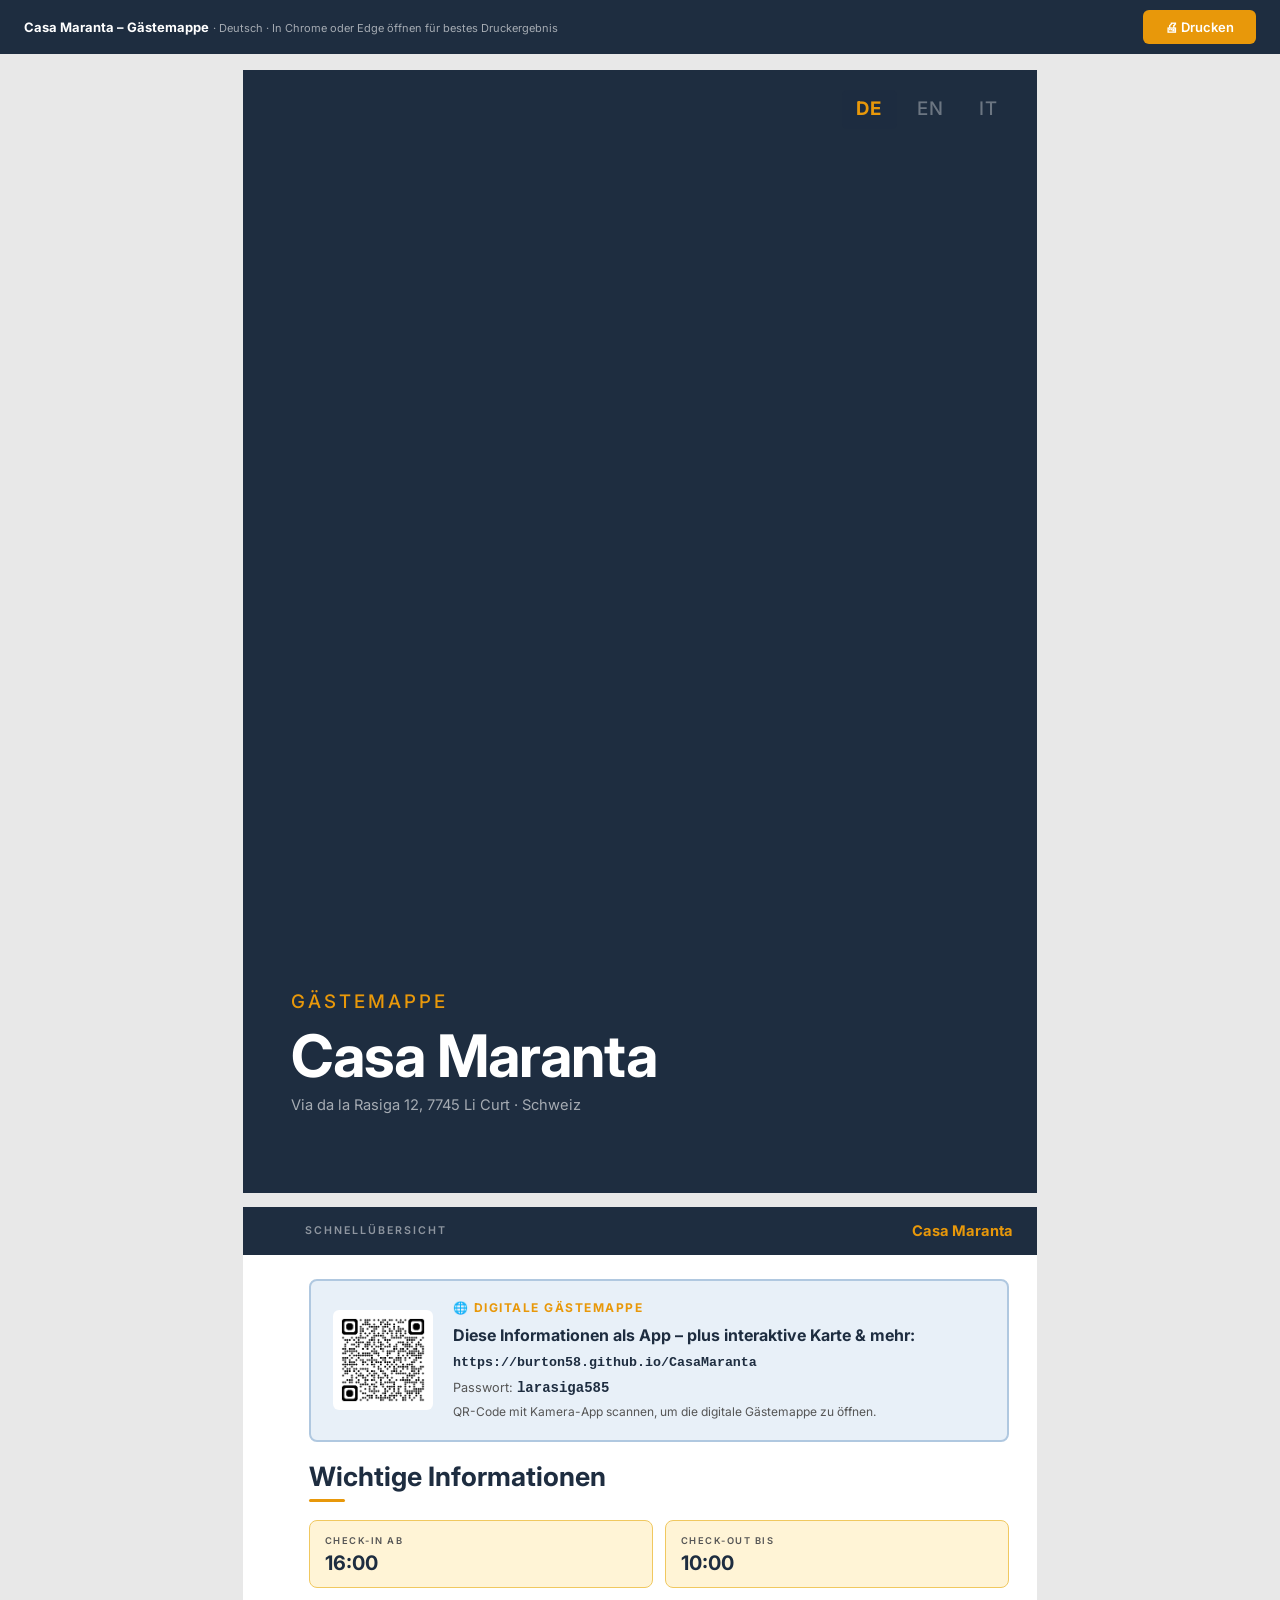
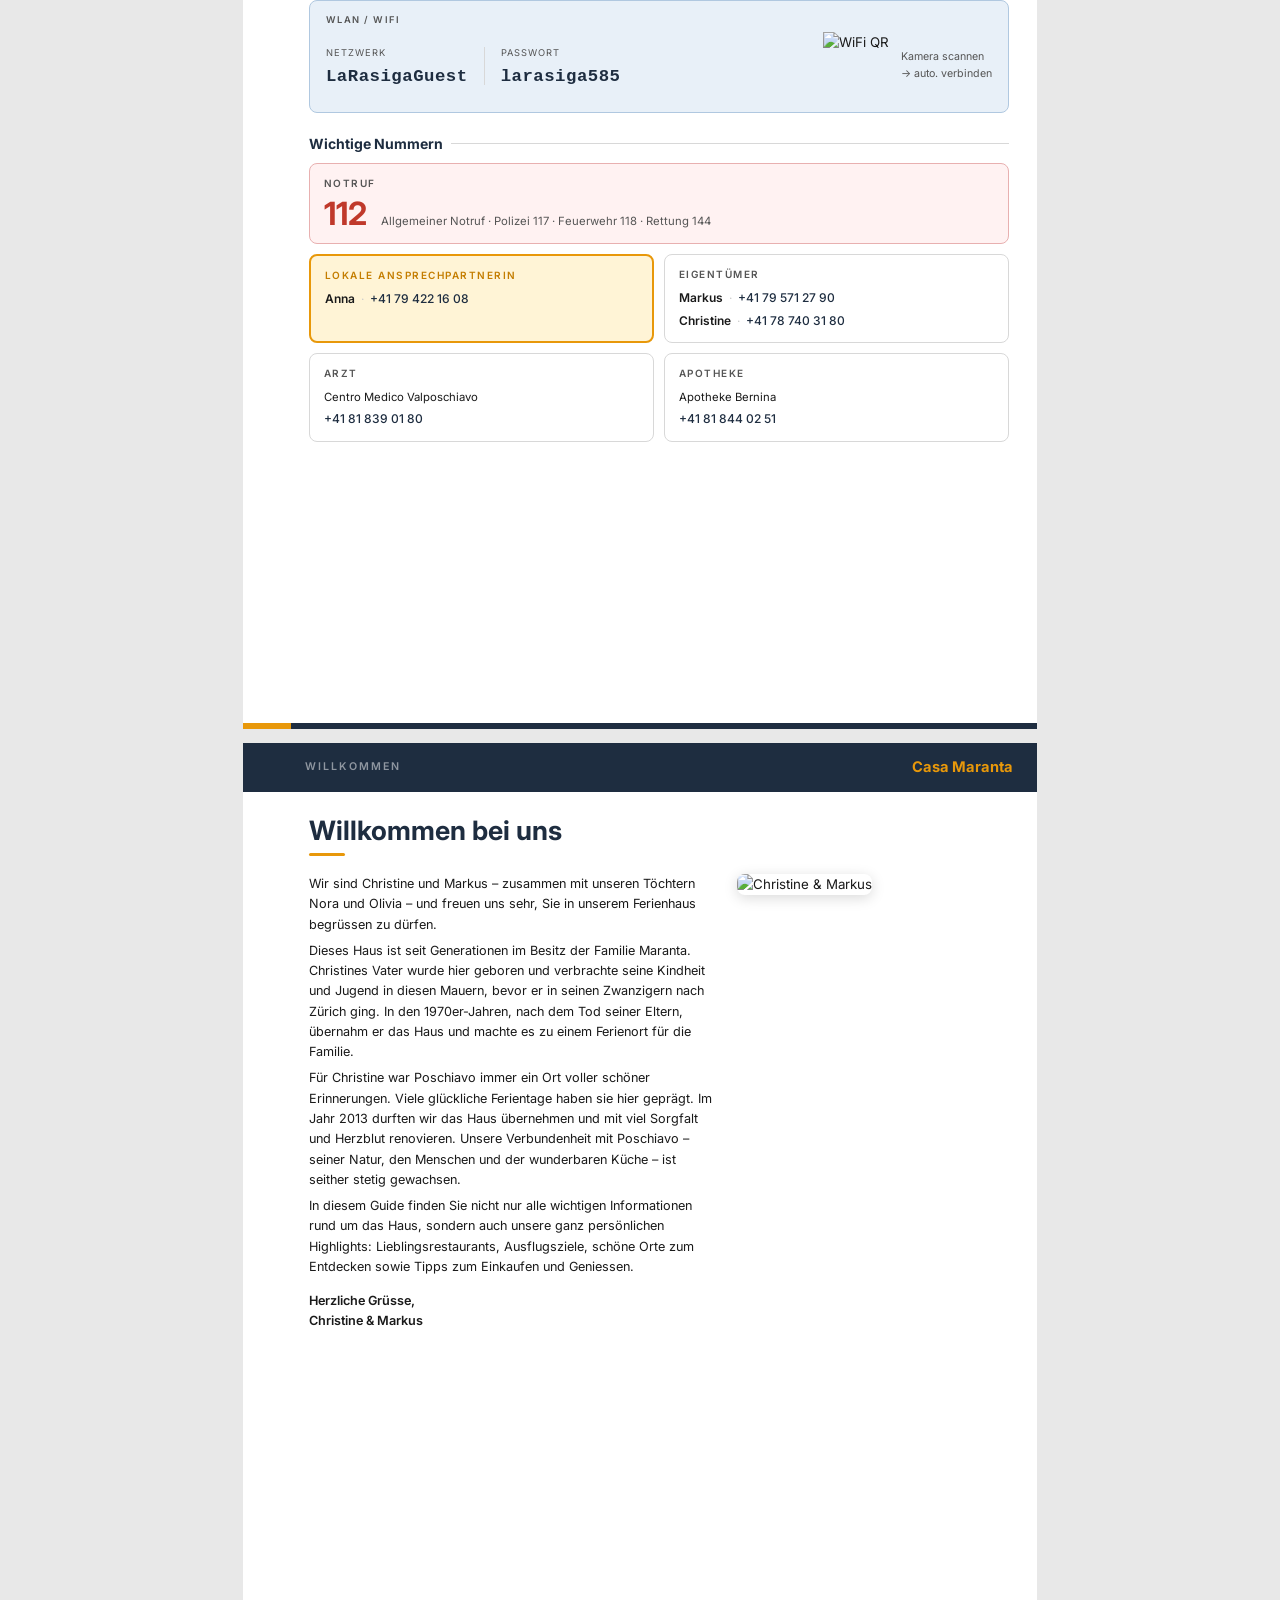
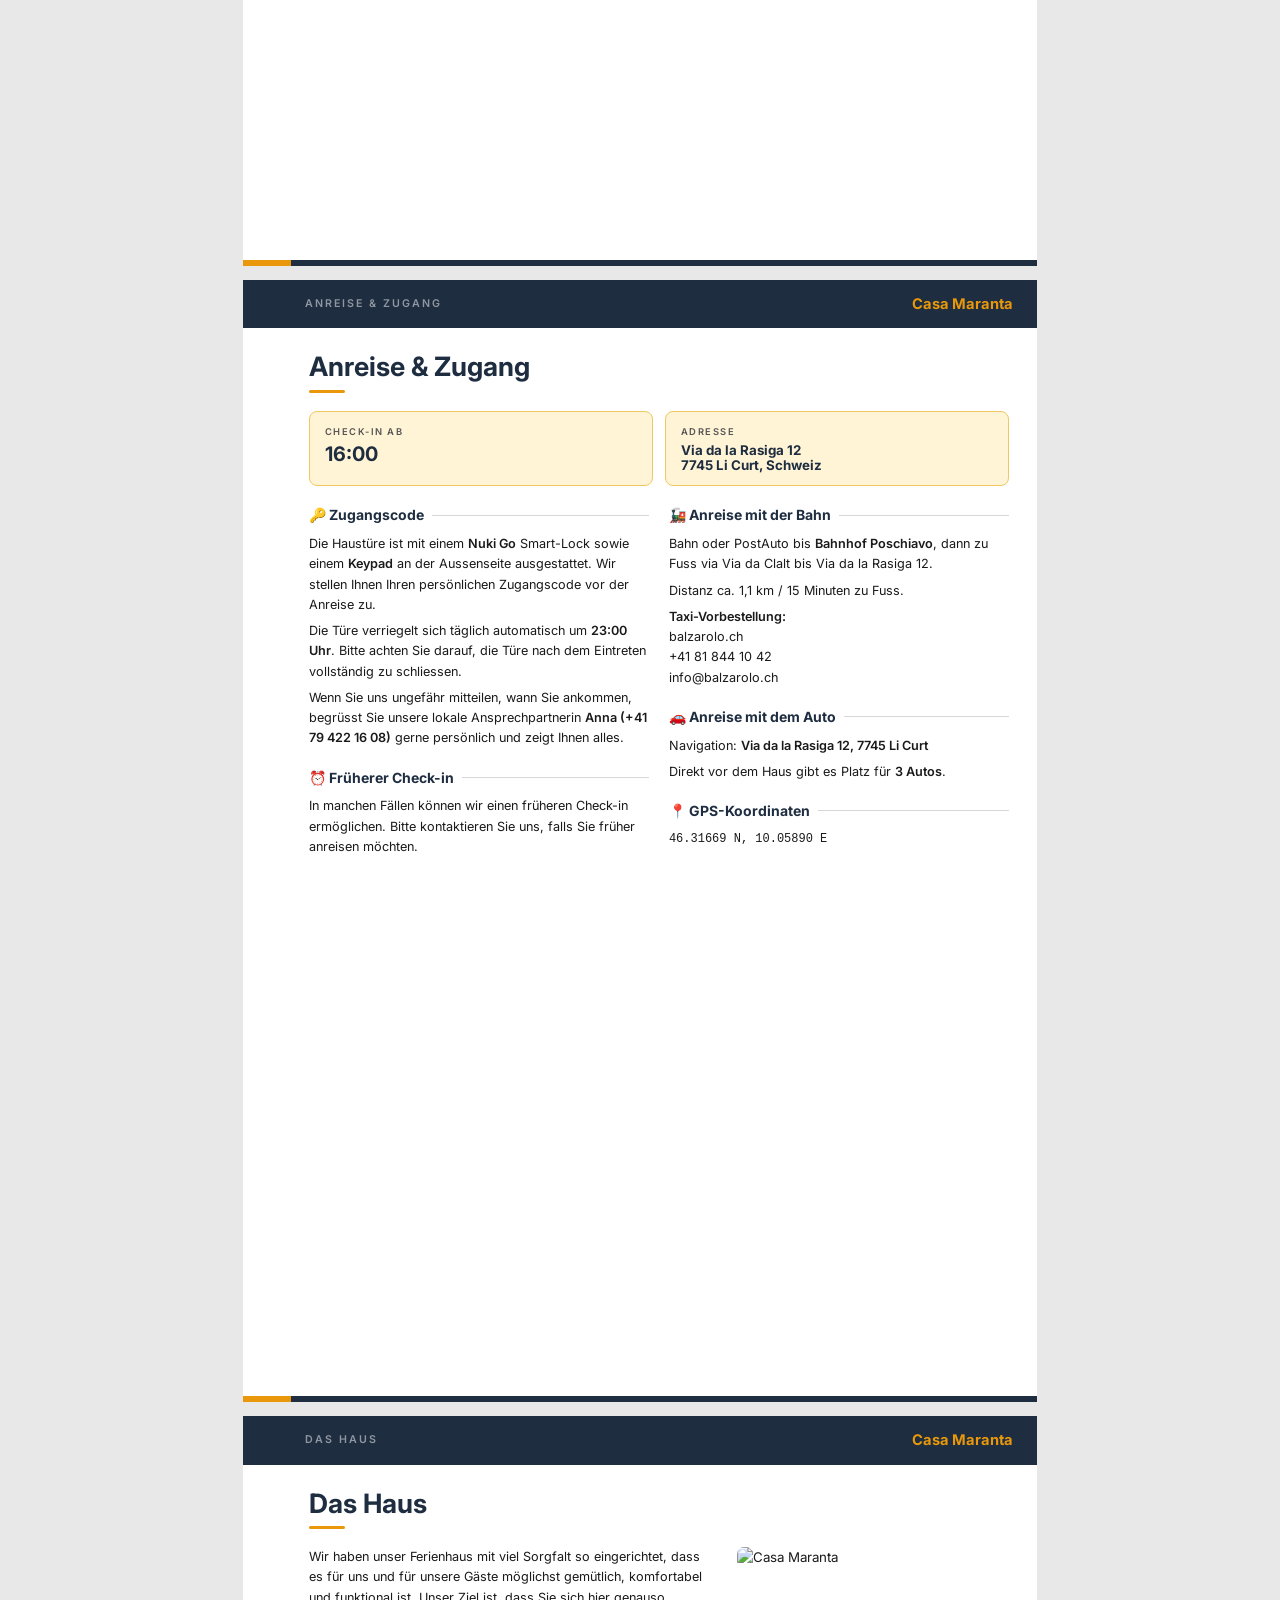
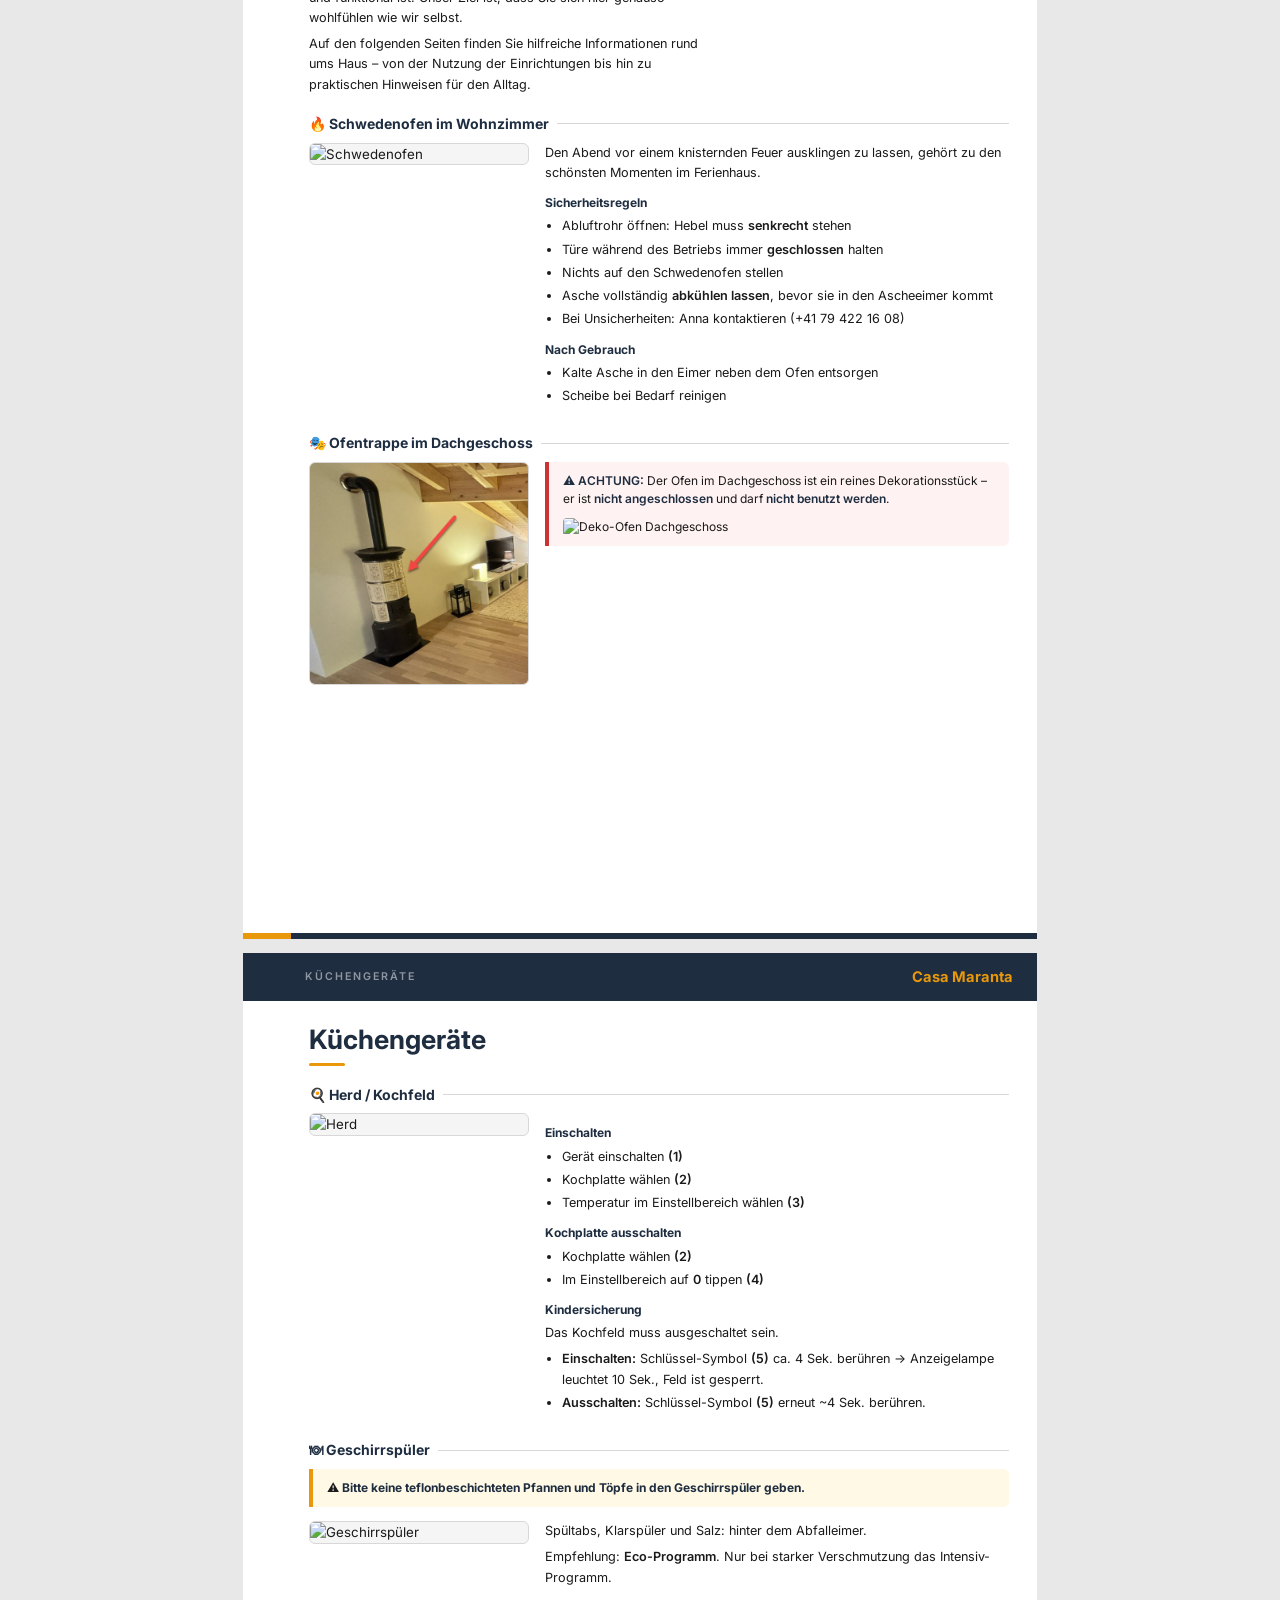
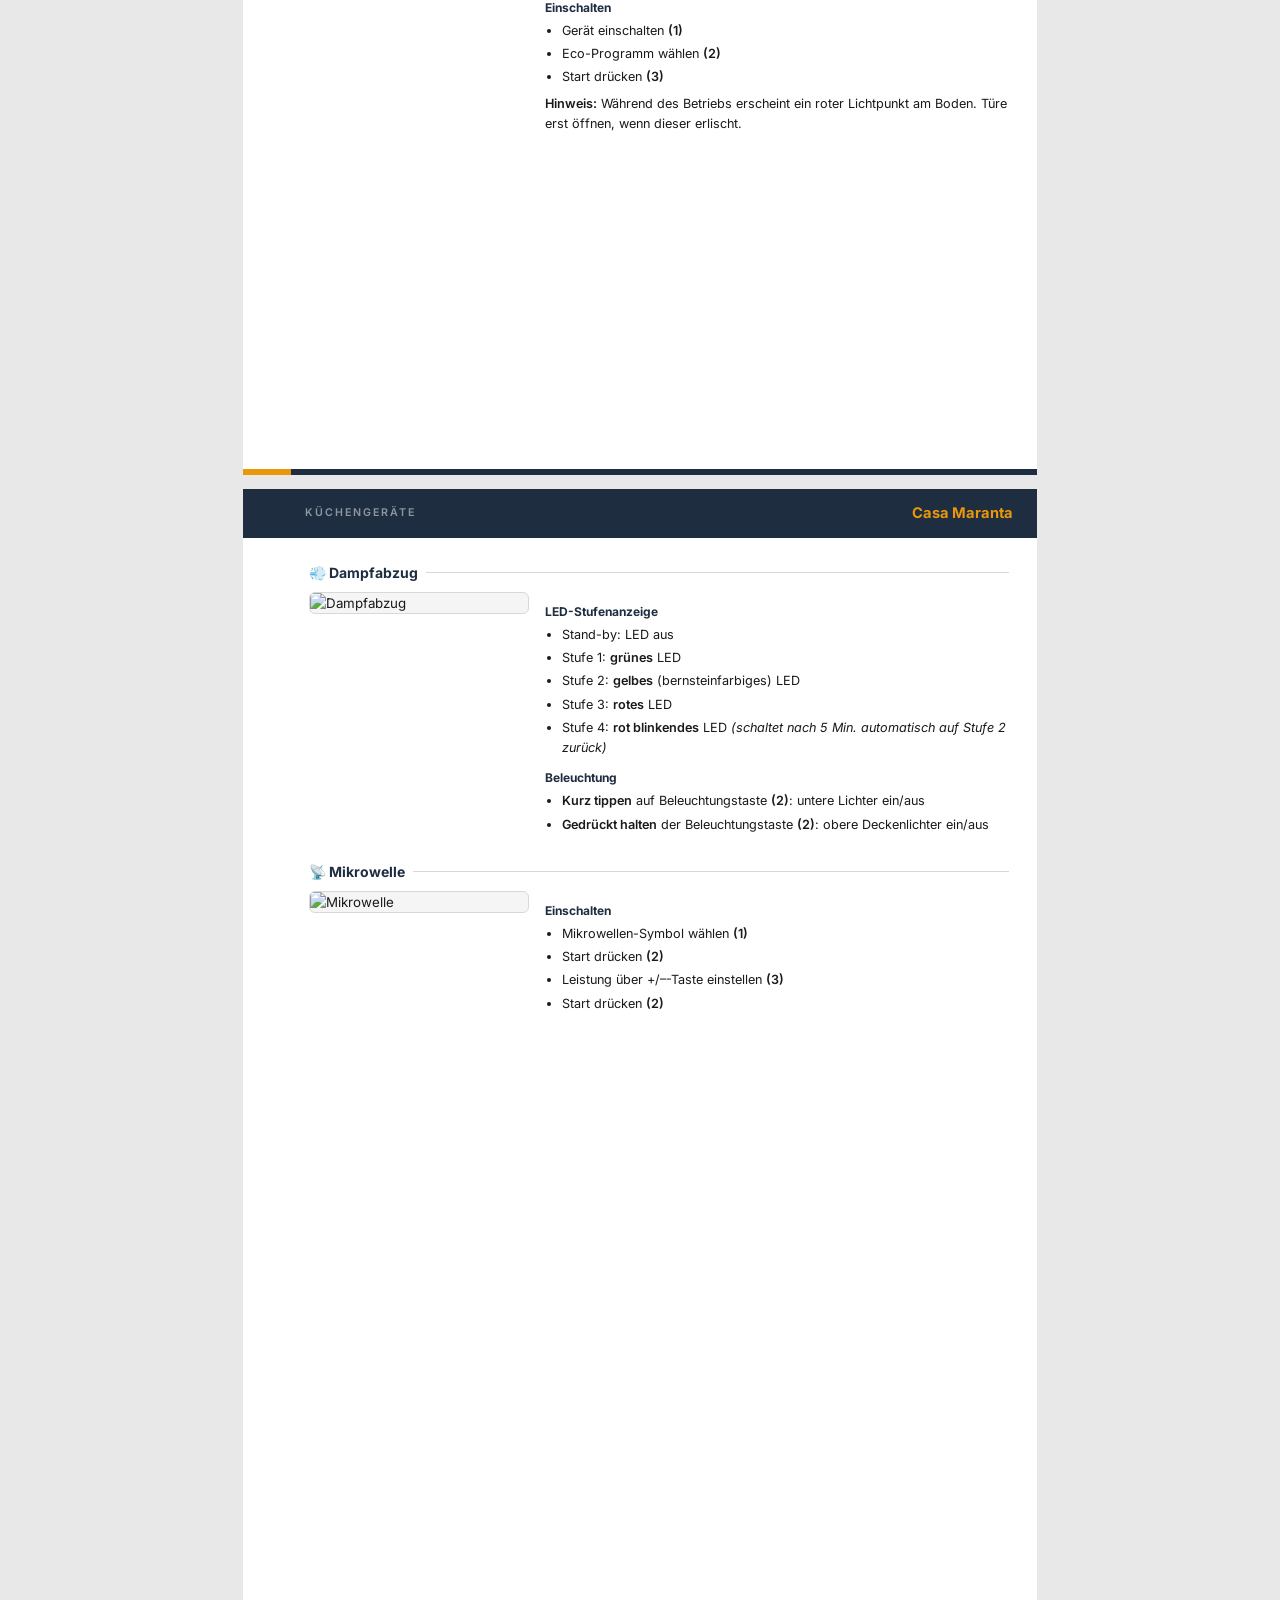
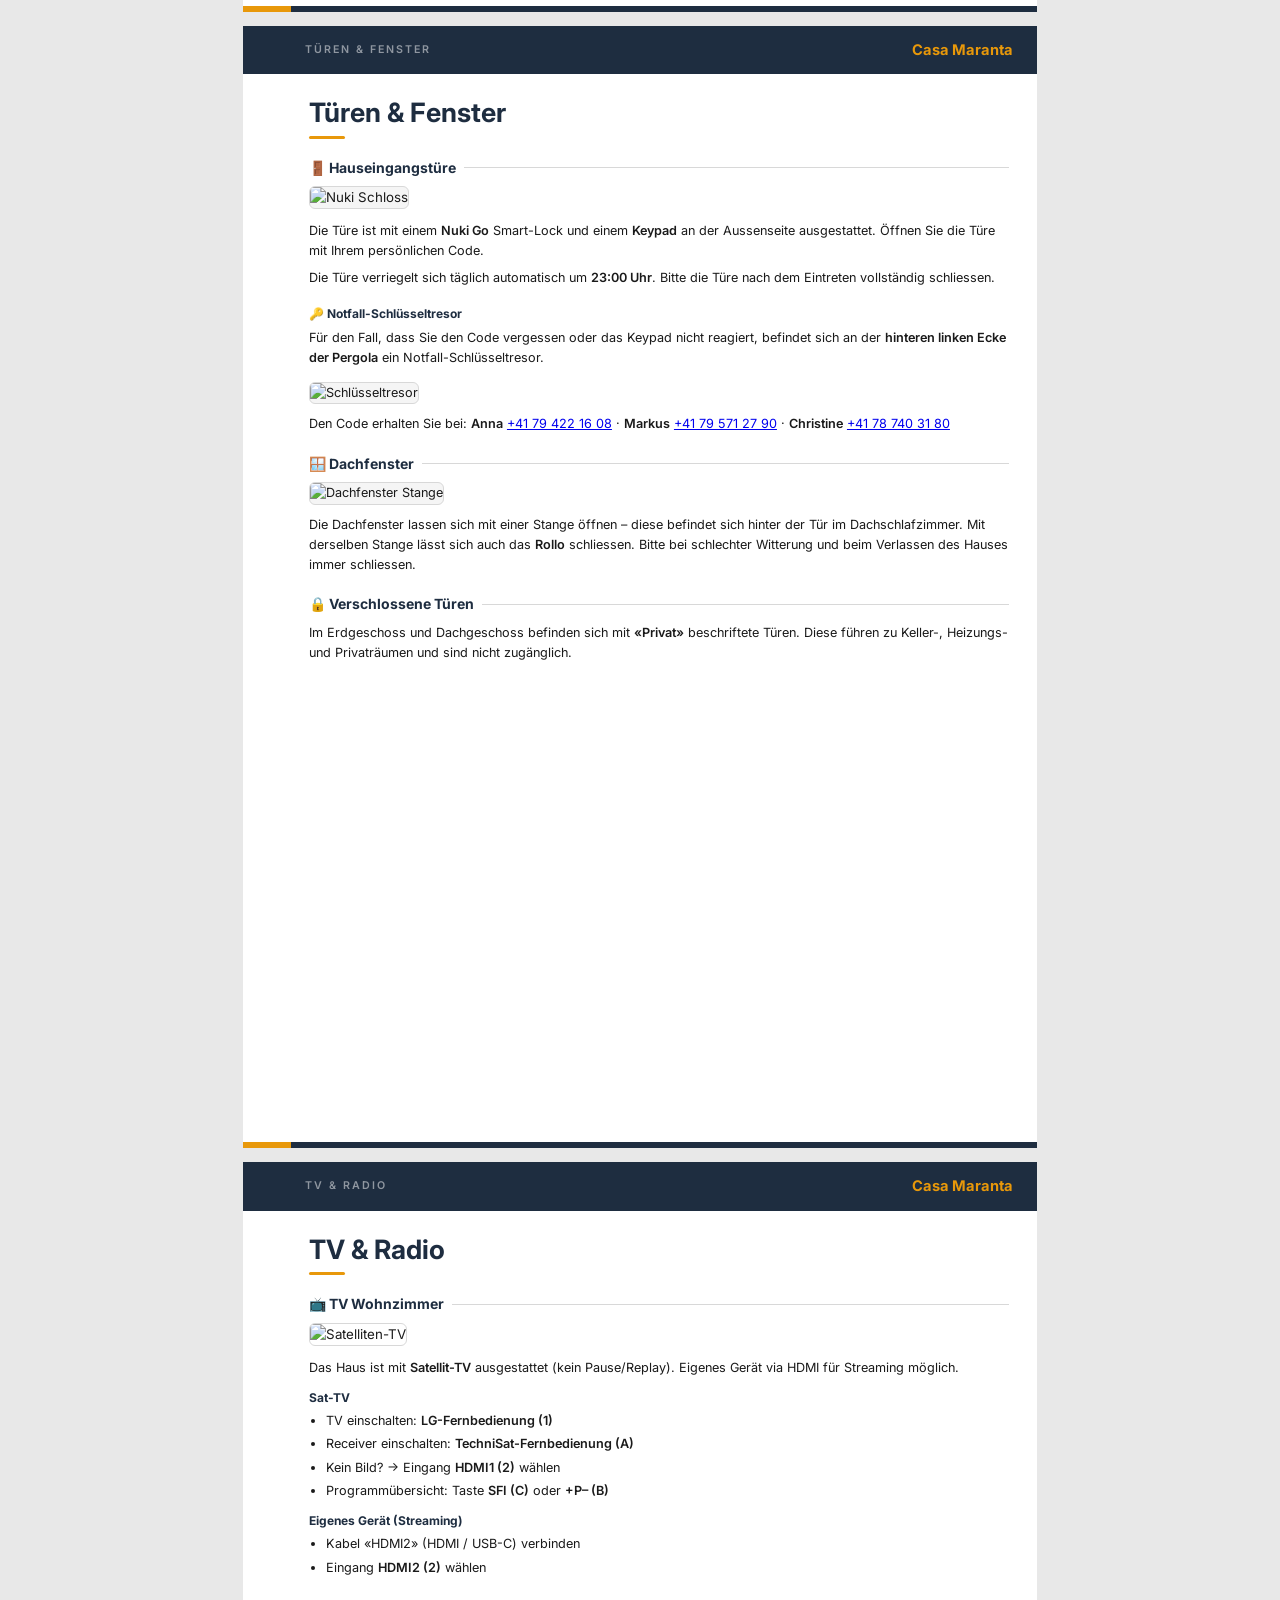
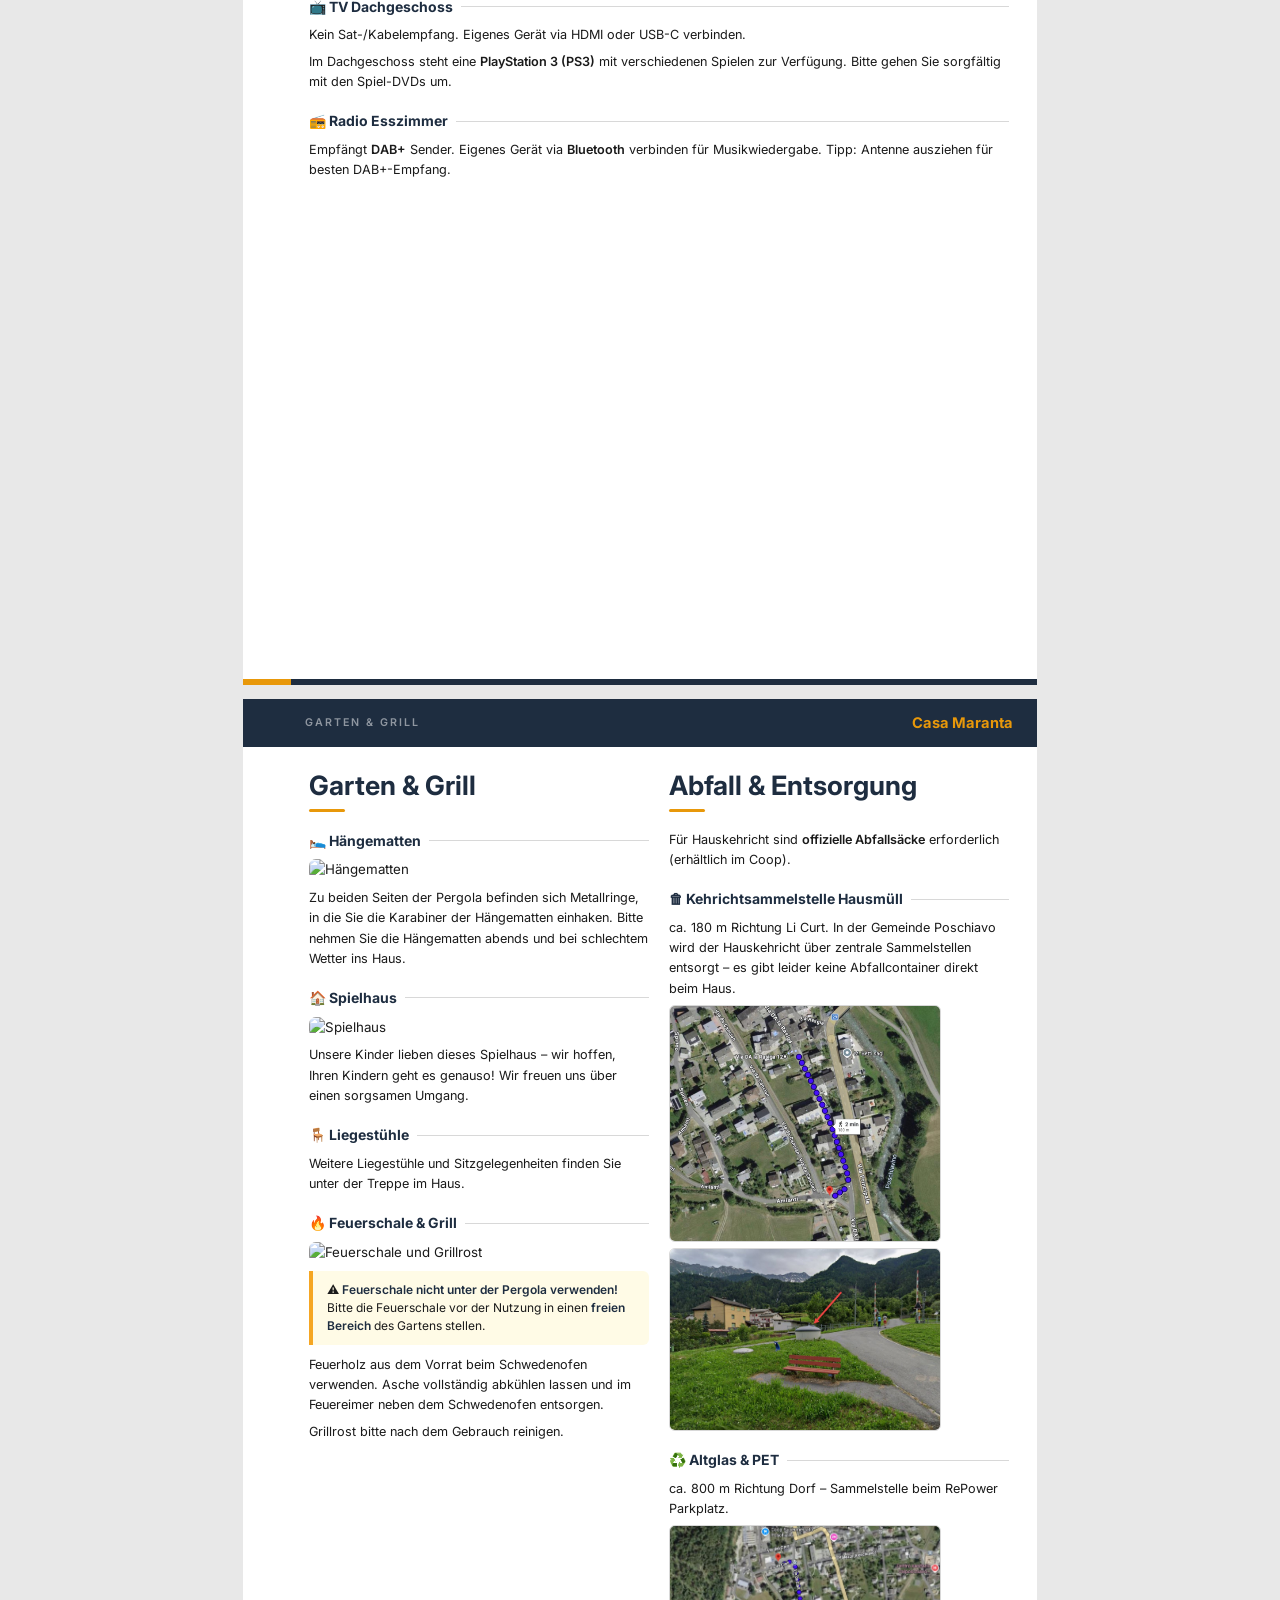
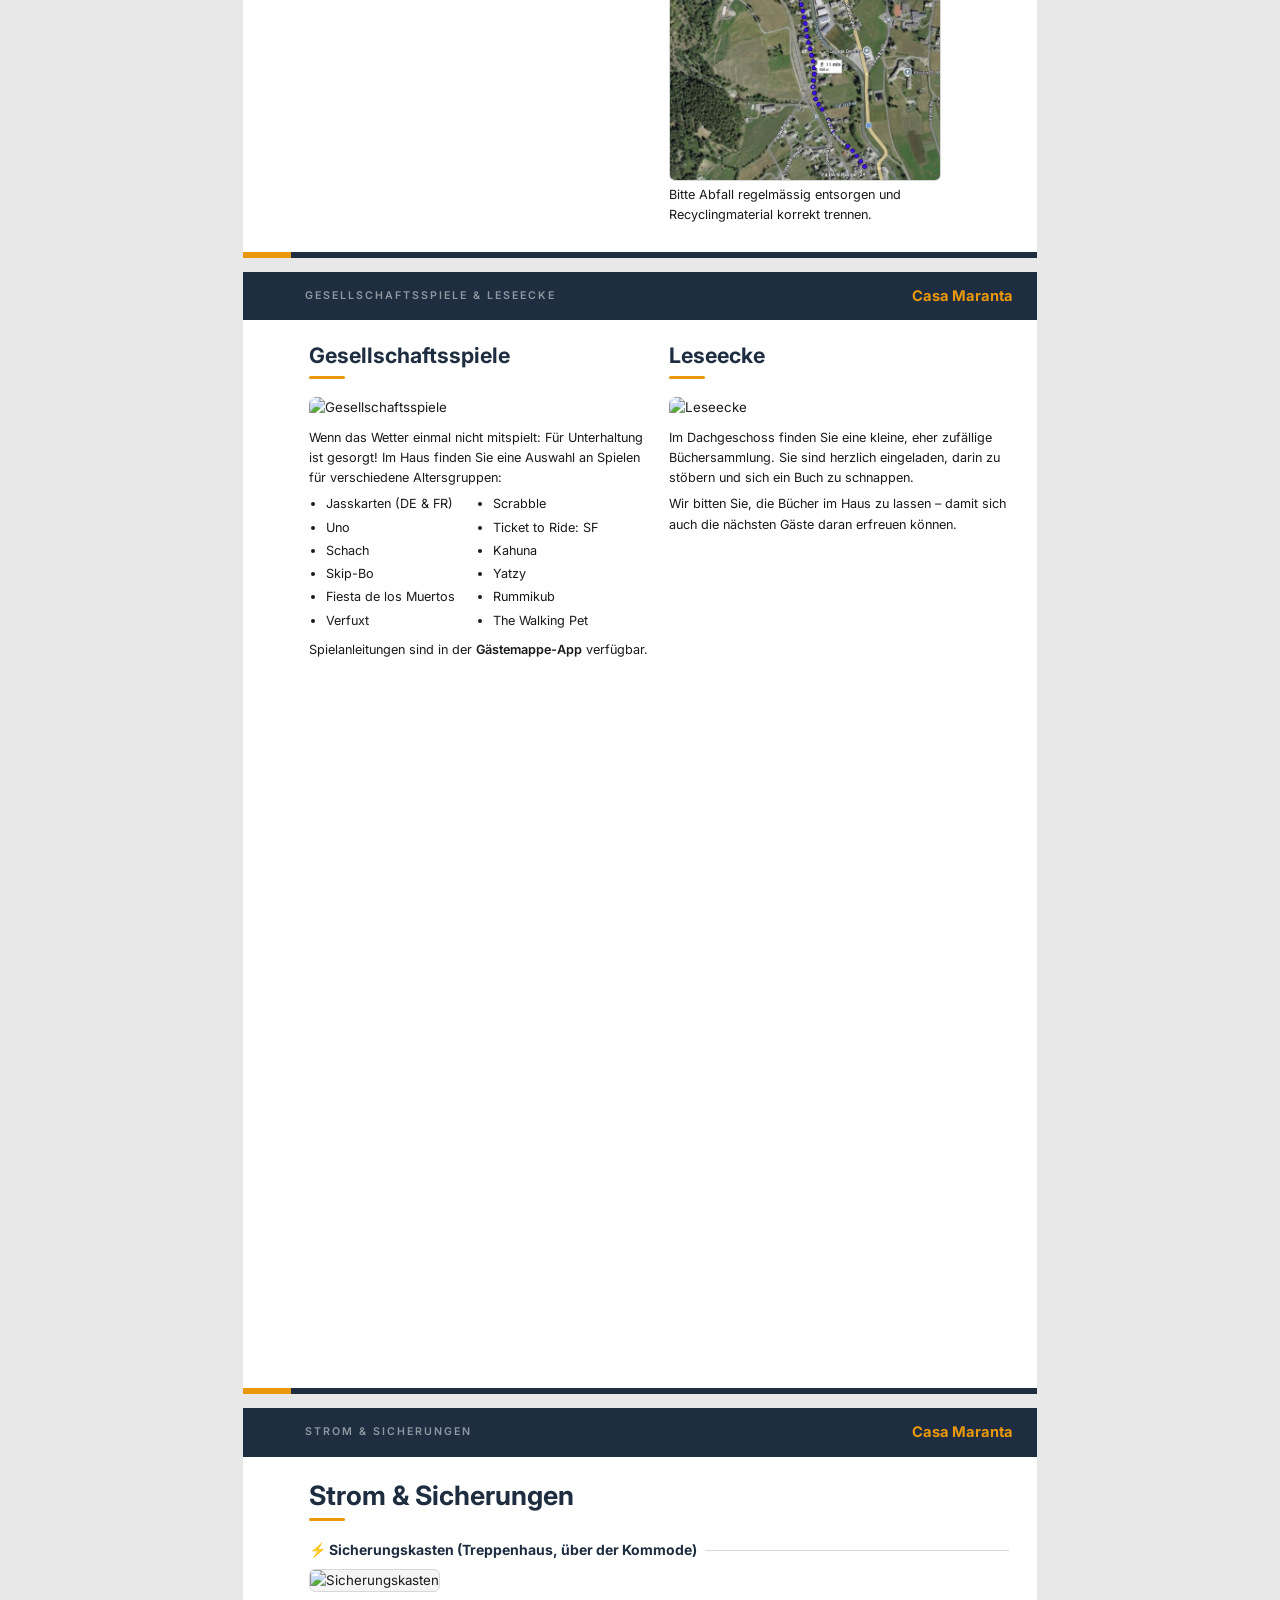
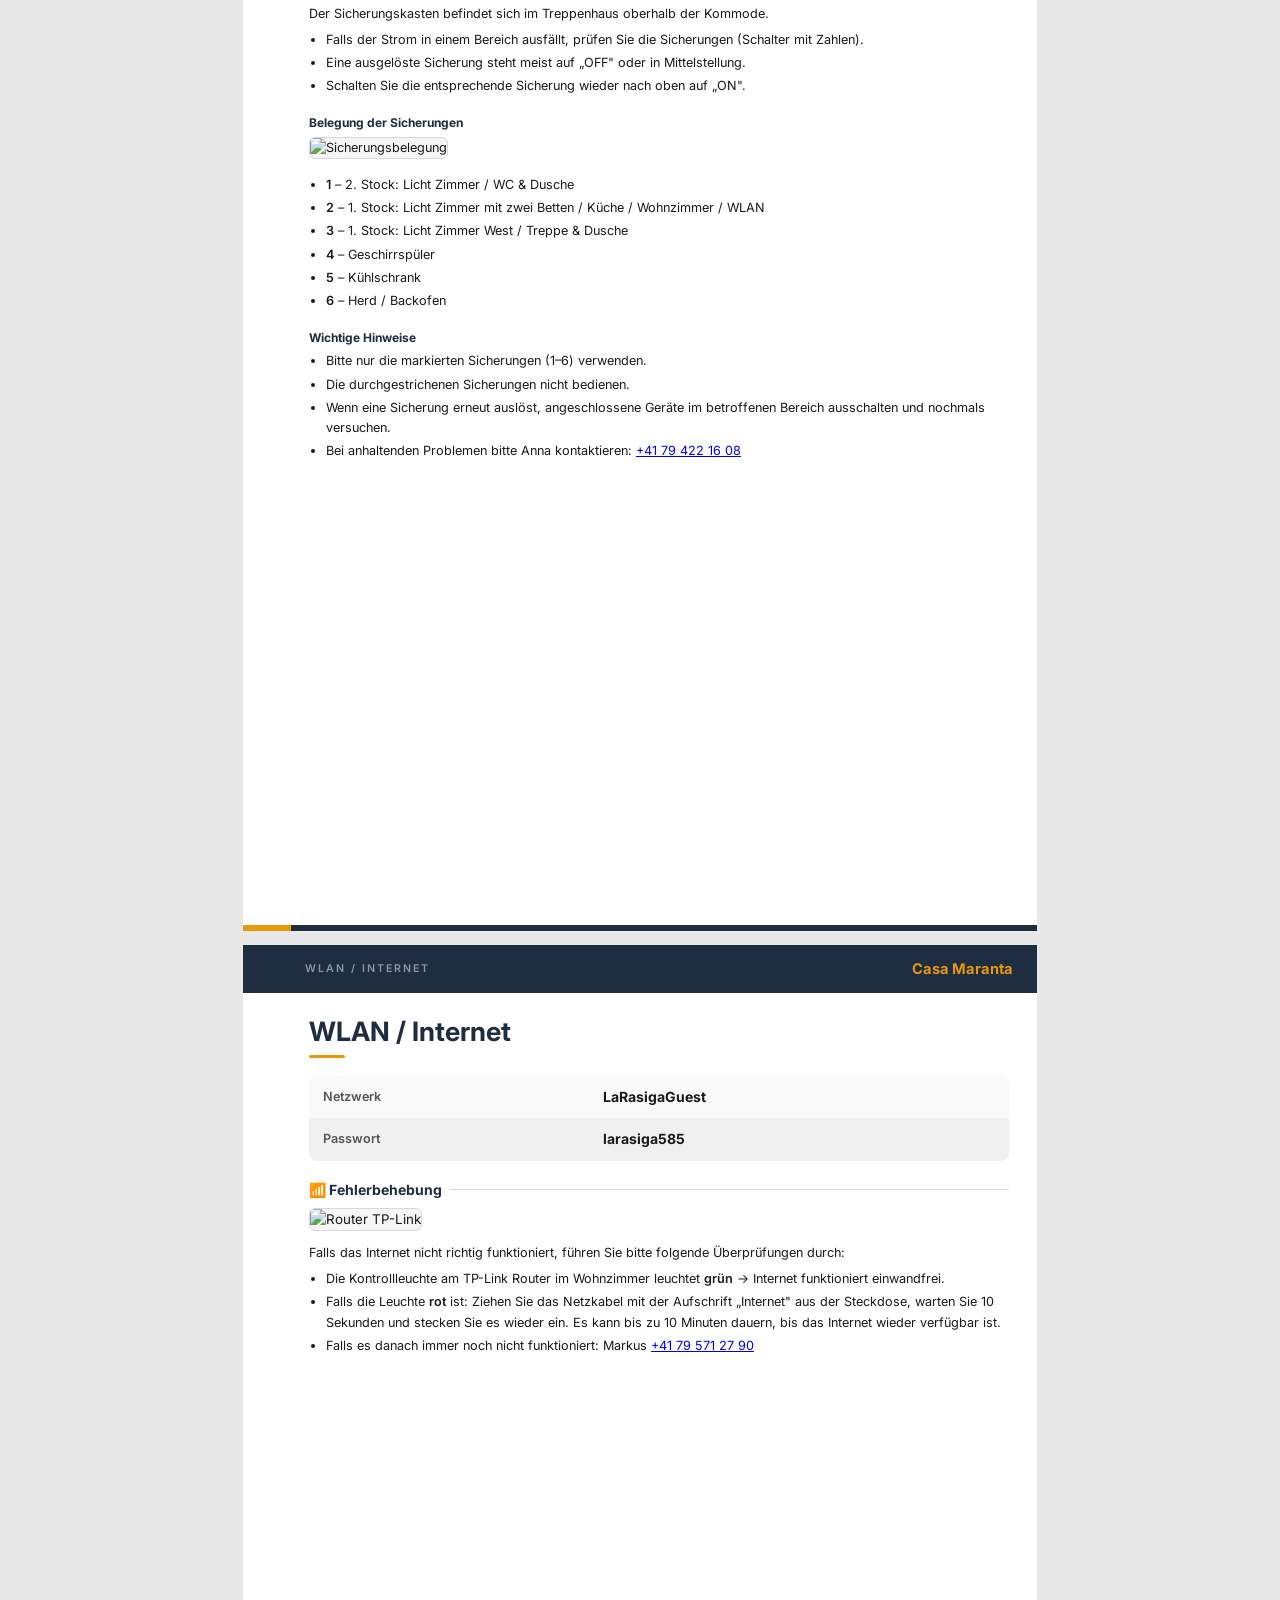
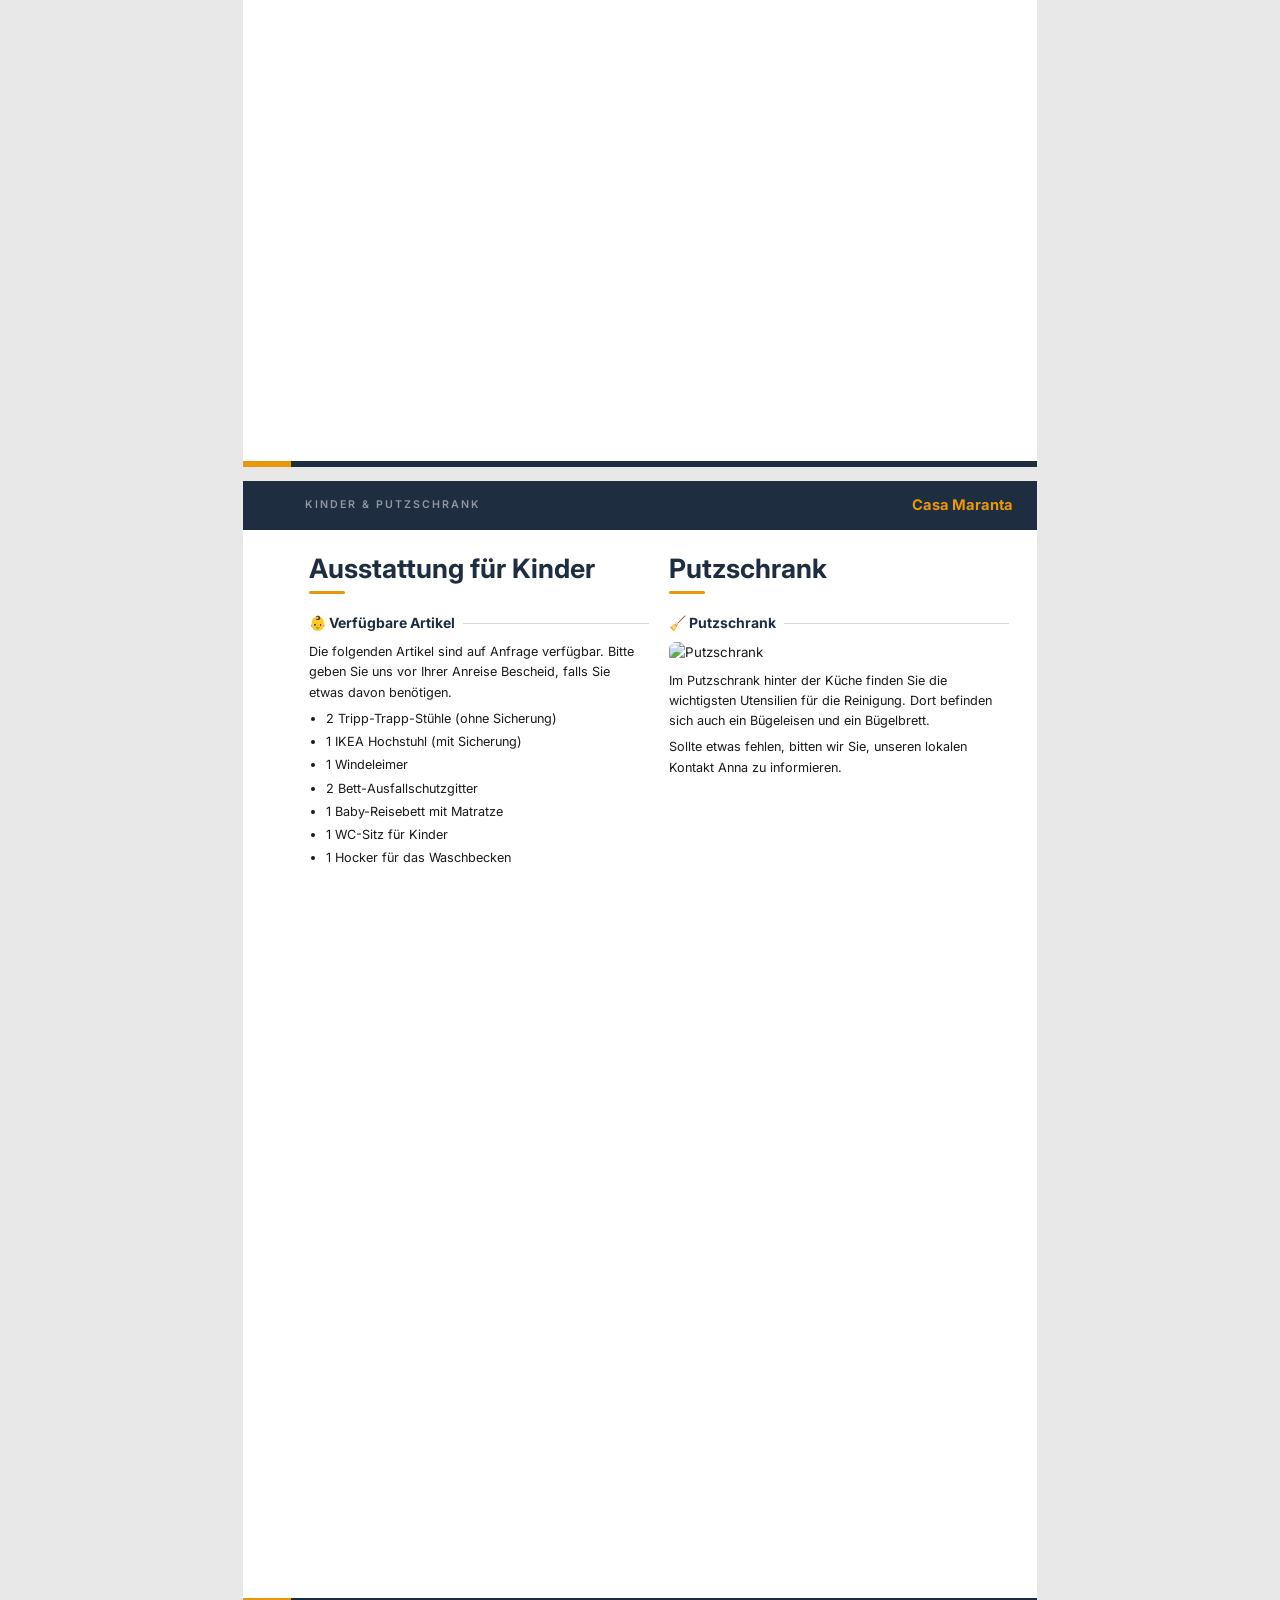
==== commit ba0599b2: "Update content, print files, search index; add checklist page" ====
--- a/print-de.html
+++ b/print-de.html
@@ -1,4 +1,4 @@
-<!DOCTYPE html>
+﻿<!DOCTYPE html>
 <html lang="de">
 <head>
   <meta charset="UTF-8" />
@@ -506,6 +506,7 @@
       <div class="body-text">
         <div class="warning-box red">
           <strong>⚠️ ACHTUNG:</strong> Der Ofen im Dachgeschoss ist ein reines Dekorationsstück – er ist <strong>nicht angeschlossen</strong> und darf <strong>nicht benutzt werden</strong>.
+          <img src="https://image.jimcdn.com/app/cms/image/transf/none/path/s43189f292a34c399/image/i2c3c2a7c9746bee5/version/1777887247/image.jpg" alt="Deko-Ofen Dachgeschoss" style="max-width:100%;margin-top:0.75rem;border-radius:4px;">
         </div>
       </div>
     </div>
@@ -661,11 +662,24 @@
     <div class="body-text">
       <p>Die Türe ist mit einem <strong>Nuki Go</strong> Smart-Lock und einem <strong>Keypad</strong> an der Aussenseite ausgestattet. Öffnen Sie die Türe mit Ihrem persönlichen Code.</p>
       <p>Die Türe verriegelt sich täglich automatisch um <strong>23:00 Uhr</strong>. Bitte die Türe nach dem Eintreten vollständig schliessen.</p>
+      <h4 class="mini" style="margin-top:1.25rem">🔑 Notfall-Schlüsseltresor</h4>
+      <p>Für den Fall, dass Sie den Code vergessen oder das Keypad nicht reagiert, befindet sich an der <strong>hinteren linken Ecke der Pergola</strong> ein Notfall-Schlüsseltresor.</p>
+      <img
+        src="https://image.jimcdn.com/app/cms/image/transf/dimension=740x10000:format=jpg/path/s43189f292a34c399/image/i59b1251cce46d40f/version/1777886984/image.jpg"
+        alt="Schlüsseltresor"
+        style="width:100%;height:auto;max-height:220px;object-fit:contain;border-radius:6px;border:1px solid var(--border);background:#f5f5f5;margin:8px 0 10px"
+      />
+      <p>Den Code erhalten Sie bei: <strong>Anna</strong> <a href="tel:+41794221608">+41 79 422 16 08</a> · <strong>Markus</strong> <a href="tel:+41795712790">+41 79 571 27 90</a> · <strong>Christine</strong> <a href="tel:+41787403180">+41 78 740 31 80</a></p>
     </div>
 
     <h3 class="sub">🪟 Dachfenster</h3>
     <div class="body-text">
-      <p>Die Dachfenster lassen sich mit einer Stange öffnen – diese befindet sich hinter der Tür im Dachschlafzimmer. Bitte bei schlechter Witterung und beim Verlassen des Hauses immer schliessen.</p>
+      <img
+        src="https://image.jimcdn.com/app/cms/image/transf/none/path/s43189f292a34c399/image/i9a805bd62f755264/version/1777885936/image.jpg"
+        alt="Dachfenster Stange"
+        style="width:100%;height:auto;max-height:200px;object-fit:contain;border-radius:6px;border:1px solid var(--border);background:#f5f5f5;margin-bottom:10px"
+      />
+      <p>Die Dachfenster lassen sich mit einer Stange öffnen – diese befindet sich hinter der Tür im Dachschlafzimmer. Mit derselben Stange lässt sich auch das <strong>Rollo</strong> schliessen. Bitte bei schlechter Witterung und beim Verlassen des Hauses immer schliessen.</p>
     </div>
 
     <h3 class="sub">🔒 Verschlossene Türen</h3>
@@ -692,31 +706,32 @@
     <div class="section-rule"></div>
 
     <h3 class="sub" style="margin-top:0">📺 TV Wohnzimmer</h3>
-    <img src="Resources/Pics/SateliltenTV.jpg" alt="Satelliten-TV" style="width:100%;height:auto;border-radius:6px;border:1px solid var(--border);margin-bottom:12px" />
+    <img src="https://image.jimcdn.com/app/cms/image/transf/none/path/s43189f292a34c399/image/ie61664a20f7fb4ec/version/1777878218/image.jpg" alt="Satelliten-TV" style="width:100%;height:auto;border-radius:6px;border:1px solid var(--border);margin-bottom:12px" />
     <div class="body-text">
       <p>Das Haus ist mit <strong>Satellit-TV</strong> ausgestattet (kein Pause/Replay). Eigenes Gerät via HDMI für Streaming möglich.</p>
       <h4 class="mini">Sat-TV</h4>
       <ul>
         <li>TV einschalten: <strong>LG-Fernbedienung (1)</strong></li>
         <li>Receiver einschalten: <strong>TechniSat-Fernbedienung (A)</strong></li>
-        <li>Kein Bild? → Eingang <strong>HDMI1</strong> wählen</li>
+        <li>Kein Bild? → Eingang <strong>HDMI1 (2)</strong> wählen</li>
         <li>Programmübersicht: Taste <strong>SFI (C)</strong> oder <strong>+P– (B)</strong></li>
       </ul>
       <h4 class="mini">Eigenes Gerät (Streaming)</h4>
       <ul>
-        <li>Kabel «Your device» (HDMI / USB-C) verbinden</li>
-        <li>Eingang <strong>HDMI2</strong> wählen</li>
+        <li>Kabel «HDMI2» (HDMI / USB-C) verbinden</li>
+        <li>Eingang <strong>HDMI2 (2)</strong> wählen</li>
       </ul>
     </div>
 
     <h3 class="sub">📺 TV Dachgeschoss</h3>
     <div class="body-text">
       <p>Kein Sat-/Kabelempfang. Eigenes Gerät via HDMI oder USB-C verbinden.</p>
+      <p>Im Dachgeschoss steht eine <strong>PlayStation 3 (PS3)</strong> mit verschiedenen Spielen zur Verfügung. Bitte gehen Sie sorgfältig mit den Spiel-DVDs um.</p>
     </div>
 
     <h3 class="sub">📻 Radio Esszimmer</h3>
     <div class="body-text">
-      <p>Empfängt <strong>DAB+</strong> Sender. Eigenes Gerät via <strong>Bluetooth</strong> verbinden für Musikwiedergabe.</p>
+      <p>Empfängt <strong>DAB+</strong> Sender. Eigenes Gerät via <strong>Bluetooth</strong> verbinden für Musikwiedergabe. Tipp: Antenne ausziehen für besten DAB+-Empfang.</p>
     </div>
 
   </div>
@@ -773,6 +788,9 @@
           style="width:100%;height:auto;max-height:160px;object-fit:cover;border-radius:7px;margin-bottom:8px"
         />
         <div class="body-text">
+          <div class="warning-box" style="background:#fffbe6;border-color:#f5a623;margin-bottom:10px">
+            ⚠️ <strong>Feuerschale nicht unter der Pergola verwenden!</strong> Bitte die Feuerschale vor der Nutzung in einen <strong>freien Bereich</strong> des Gartens stellen.
+          </div>
           <p>Feuerholz aus dem Vorrat beim Schwedenofen verwenden. Asche vollständig abkühlen lassen und im Feuereimer neben dem Schwedenofen entsorgen.</p>
           <p>Grillrost bitte nach dem Gebrauch reinigen.</p>
         </div>
@@ -855,6 +873,306 @@
           <p>Wir bitten Sie, die Bücher im Haus zu lassen – damit sich auch die nächsten Gäste daran erfreuen können.</p>
         </div>
       </div>
+    </div>
+
+  </div>
+  <div class="page-footer"><div class="page-footer-bar"></div></div>
+</div>
+
+
+<!-- ══════════════════════════════════════════
+     SEITE 14A – STROM & SICHERUNGEN
+══════════════════════════════════════════ -->
+<div class="page">
+  <div class="page-header">
+    <span class="page-header-title">Strom &amp; Sicherungen</span>
+    <span class="page-header-logo">Casa Maranta</span>
+  </div>
+  <div class="page-content">
+
+    <div class="section-title">Strom &amp; Sicherungen</div>
+    <div class="section-rule"></div>
+
+    <h3 class="sub" style="margin-top:0">⚡ Sicherungskasten (Treppenhaus, über der Kommode)</h3>
+    <img
+      src="https://image.jimcdn.com/app/cms/image/transf/none/path/s43189f292a34c399/image/i8812bfa63c1d8811/version/1777884162/image.jpg"
+      alt="Sicherungskasten"
+      style="width:100%;height:auto;max-height:260px;object-fit:contain;border-radius:6px;border:1px solid var(--border);background:#f5f5f5;margin-bottom:12px"
+    />
+    <div class="body-text">
+      <p>Der Sicherungskasten befindet sich im Treppenhaus oberhalb der Kommode.</p>
+      <ul>
+        <li>Falls der Strom in einem Bereich ausfällt, prüfen Sie die Sicherungen (Schalter mit Zahlen).</li>
+        <li>Eine ausgelöste Sicherung steht meist auf „OFF" oder in Mittelstellung.</li>
+        <li>Schalten Sie die entsprechende Sicherung wieder nach oben auf „ON".</li>
+      </ul>
+      <h4 class="mini" style="margin-top:1.25rem">Belegung der Sicherungen</h4>
+      <img
+        src="https://image.jimcdn.com/app/cms/image/transf/dimension=740x10000:format=jpg/path/s43189f292a34c399/image/id63405a3727435b4/version/1777884075/image.jpg"
+        alt="Sicherungsbelegung"
+        style="width:100%;height:auto;max-height:240px;object-fit:contain;border-radius:6px;border:1px solid var(--border);background:#f5f5f5;margin-bottom:12px"
+      />
+      <ul>
+        <li><strong>1</strong> – 2. Stock: Licht Zimmer / WC &amp; Dusche</li>
+        <li><strong>2</strong> – 1. Stock: Licht Zimmer mit zwei Betten / Küche / Wohnzimmer / WLAN</li>
+        <li><strong>3</strong> – 1. Stock: Licht Zimmer West / Treppe &amp; Dusche</li>
+        <li><strong>4</strong> – Geschirrspüler</li>
+        <li><strong>5</strong> – Kühlschrank</li>
+        <li><strong>6</strong> – Herd / Backofen</li>
+      </ul>
+      <h4 class="mini" style="margin-top:1.25rem">Wichtige Hinweise</h4>
+      <ul>
+        <li>Bitte nur die markierten Sicherungen (1–6) verwenden.</li>
+        <li>Die durchgestrichenen Sicherungen nicht bedienen.</li>
+        <li>Wenn eine Sicherung erneut auslöst, angeschlossene Geräte im betroffenen Bereich ausschalten und nochmals versuchen.</li>
+        <li>Bei anhaltenden Problemen bitte Anna kontaktieren: <a href="tel:+41794221608">+41 79 422 16 08</a></li>
+      </ul>
+    </div>
+
+  </div>
+  <div class="page-footer"><div class="page-footer-bar"></div></div>
+</div>
+
+
+<!-- ══════════════════════════════════════════
+     SEITE 14B – WLAN / INTERNET
+══════════════════════════════════════════ -->
+<div class="page">
+  <div class="page-header">
+    <span class="page-header-title">WLAN / Internet</span>
+    <span class="page-header-logo">Casa Maranta</span>
+  </div>
+  <div class="page-content">
+
+    <div class="section-title">WLAN / Internet</div>
+    <div class="section-rule"></div>
+
+    <div class="body-text" style="margin-bottom:18px">
+      <table style="width:100%;border-collapse:collapse;background:#f9f9f9;border-radius:8px;overflow:hidden">
+        <tr><td style="padding:10px 14px;font-weight:600;color:#555;width:40%">Netzwerk</td><td style="padding:10px 14px;font-weight:700;font-size:1.05rem">LaRasigaGuest</td></tr>
+        <tr style="background:#f0f0f0"><td style="padding:10px 14px;font-weight:600;color:#555">Passwort</td><td style="padding:10px 14px;font-weight:700;font-size:1.05rem">larasiga585</td></tr>
+      </table>
+    </div>
+
+    <h3 class="sub">📶 Fehlerbehebung</h3>
+    <img
+      src="https://image.jimcdn.com/app/cms/image/transf/dimension=740x10000:format=jpg/path/s43189f292a34c399/image/i691c483c00b18490/version/1777880764/image.jpg"
+      alt="Router TP-Link"
+      style="width:100%;height:auto;max-height:220px;object-fit:contain;border-radius:6px;border:1px solid var(--border);background:#f5f5f5;margin-bottom:12px"
+    />
+    <div class="body-text">
+      <p>Falls das Internet nicht richtig funktioniert, führen Sie bitte folgende Überprüfungen durch:</p>
+      <ul>
+        <li>Die Kontrollleuchte am TP-Link Router im Wohnzimmer leuchtet <strong>grün</strong> → Internet funktioniert einwandfrei.</li>
+        <li>Falls die Leuchte <strong>rot</strong> ist: Ziehen Sie das Netzkabel mit der Aufschrift „Internet" aus der Steckdose, warten Sie 10 Sekunden und stecken Sie es wieder ein. Es kann bis zu 10 Minuten dauern, bis das Internet wieder verfügbar ist.</li>
+        <li>Falls es danach immer noch nicht funktioniert: Markus <a href="tel:+41795712790">+41 79 571 27 90</a></li>
+      </ul>
+    </div>
+
+  </div>
+  <div class="page-footer"><div class="page-footer-bar"></div></div>
+</div>
+
+
+<!-- ══════════════════════════════════════════
+     SEITE 14C – KINDER & PUTZSCHRANK
+══════════════════════════════════════════ -->
+<div class="page">
+  <div class="page-header">
+    <span class="page-header-title">Kinder &amp; Putzschrank</span>
+    <span class="page-header-logo">Casa Maranta</span>
+  </div>
+  <div class="page-content">
+
+    <div class="two-col" style="align-items:end;margin-bottom:0">
+      <div><div class="section-title">Ausstattung für Kinder</div><div class="section-rule"></div></div>
+      <div><div class="section-title">Putzschrank</div><div class="section-rule"></div></div>
+    </div>
+
+    <div class="two-col" style="align-items:start">
+      <div>
+        <h3 class="sub" style="margin-top:0">👶 Verfügbare Artikel</h3>
+        <div class="body-text">
+          <p>Die folgenden Artikel sind auf Anfrage verfügbar. Bitte geben Sie uns vor Ihrer Anreise Bescheid, falls Sie etwas davon benötigen.</p>
+          <ul>
+            <li>2 Tripp-Trapp-Stühle (ohne Sicherung)</li>
+            <li>1 IKEA Hochstuhl (mit Sicherung)</li>
+            <li>1 Windeleimer</li>
+            <li>2 Bett-Ausfallschutzgitter</li>
+            <li>1 Baby-Reisebett mit Matratze</li>
+            <li>1 WC-Sitz für Kinder</li>
+            <li>1 Hocker für das Waschbecken</li>
+          </ul>
+        </div>
+      </div>
+      <div>
+        <h3 class="sub" style="margin-top:0">🧹 Putzschrank</h3>
+        <img
+          src="https://image.jimcdn.com/app/cms/image/transf/dimension=740x10000:format=jpg/path/s43189f292a34c399/image/ieddb159937fcccde/version/1777886728/image.jpg"
+          alt="Putzschrank"
+          style="width:100%;height:auto;max-height:200px;object-fit:cover;border-radius:7px;margin-bottom:8px"
+        />
+        <div class="body-text">
+          <p>Im Putzschrank hinter der Küche finden Sie die wichtigsten Utensilien für die Reinigung. Dort befinden sich auch ein Bügeleisen und ein Bügelbrett.</p>
+          <p>Sollte etwas fehlen, bitten wir Sie, unseren lokalen Kontakt Anna zu informieren.</p>
+        </div>
+      </div>
+    </div>
+
+  </div>
+  <div class="page-footer"><div class="page-footer-bar"></div></div>
+</div>
+
+
+<!-- ══════════════════════════════════════════
+     SEITE 12 – RESTAURANTS
+══════════════════════════════════════════ -->
+<div class="page">
+  <div class="page-header">
+    <span class="page-header-title">Restaurants</span>
+    <span class="page-header-logo">Casa Maranta</span>
+  </div>
+  <div class="page-content">
+
+    <div class="section-title">Restaurants</div>
+    <div class="section-rule"></div>
+
+    <div class="warning-box" style="margin-bottom:14px">
+      🍽 <strong>Gourmet-Tipp:</strong> Apéro in der <strong>Hostaria del Borgo</strong> · Hauptgang in der <strong>Pizzeria Albrici</strong> · Dessert-Glace im <strong>Bio-Bistro Semadeni</strong>.
+    </div>
+
+    <div class="two-col">
+      <ul class="place-list">
+        <li class="place-item">
+          <div class="place-name">🍕 Pizzeria Albrici</div>
+          <div class="place-desc">Direkt am Dorfplatz · Pizzen, Qualitätsfleisch, lokale Spezialitäten</div>
+        </li>
+        <li class="place-item">
+          <div class="place-name">🍦 Bio-Bistro Semadeni</div>
+          <div class="place-desc">Kaffee &amp; fantastisches Glacé · Dorfzentrum</div>
+        </li>
+        <li class="place-item">
+          <div class="place-name">🥂 Hostaria del Borgo</div>
+          <div class="place-desc">Stilvolle Wein- &amp; Aperobar im historischen Zentrum · lokale Valposchiavo-Weine</div>
+        </li>
+        <li class="place-item">
+          <div class="place-name">🍽 Ristorante Croce Bianca</div>
+          <div class="place-desc">Ausgezeichnete Küche &amp; elegantes Ambiente</div>
+        </li>
+        <li class="place-item">
+          <div class="place-name">🍽 Risturant al Bernina</div>
+          <div class="place-desc">Regionale Küche, Pizza &amp; Klassiker · unkomplizierte, freundliche Atmosphäre</div>
+        </li>
+        <li class="place-item">
+          <div class="place-name">🌿 Ristorante giardino – La Romantica</div>
+          <div class="place-desc">Am Lago di Poschiavo · Garten, Kinderspielplatz, Minigolf nebenan</div>
+        </li>
+      </ul>
+
+      <ul class="place-list">
+        <li class="place-item">
+          <div class="place-name">💧 Ristorante Grotto Miralago</div>
+          <div class="place-desc">Direkt am Seeufer · historisches Ambiente · Terrasse mit Seeblick</div>
+        </li>
+        <li class="place-item">
+          <div class="place-name">🏠 Hotel Sport / Raselli</div>
+          <div class="place-desc">Familiengeführt · Bündner Stube, regionale Spezialitäten, Holzofen-Pizza</div>
+        </li>
+        <li class="place-item">
+          <div class="place-name">⛰ Ristorante Selva (~1 800 m)</div>
+          <div class="place-desc">Abgeschieden in der Natur · ideal als Wanderpause · einfach &amp; authentisch. Enge Zufahrtstrasse.</div>
+        </li>
+        <li class="place-item">
+          <div class="place-name">🚂 Alp Grüm Restaurant (2 091 m)</div>
+          <div class="place-desc">Spektakuläre Lage an der Berninabahn (UNESCO) · Blick auf den Palügletscher</div>
+        </li>
+        <li class="place-item">
+          <div class="place-name">🏰 Ristoro Castel Grumello (Italien)</div>
+          <div class="place-desc">Bei Burgruine Grumello oberhalb Tirano · Panorama über das Veltlin</div>
+        </li>
+      </ul>
+    </div>
+
+  </div>
+  <div class="page-footer"><div class="page-footer-bar"></div></div>
+</div>
+
+
+<!-- ══════════════════════════════════════════
+     SEITE 13 – EINKAUFEN & AKTIVITÄTEN
+══════════════════════════════════════════ -->
+<div class="page">
+  <div class="page-header">
+    <span class="page-header-title">Einkaufen &amp; Aktivitäten</span>
+    <span class="page-header-logo">Casa Maranta</span>
+  </div>
+  <div class="page-content">
+
+    <div class="two-col-3-2" style="align-items:start">
+
+      <div>
+        <div class="section-title" style="font-size:16pt">Aktivitäten &amp; Ausflugstipps</div>
+        <div class="section-rule"></div>
+
+        <ul class="place-list">
+          <li class="place-item">
+            <div class="place-name">💎 Lago di Saoseo</div>
+            <div class="place-desc">Kristallblauer Bergsee im Naturschutzgebiet Val da Camp. Wanderung ab Sfazù oder mit kleinem PostAuto (Plätze begrenzt, im Voraus reservieren!).</div>
+          </li>
+          <li class="place-item">
+            <div class="place-name">🧊 Gletschergarten Cavaglia</div>
+            <div class="place-desc">Eindrucksvolle Gletschermühlen &amp; Schlucht. Ab Station Cavaglia der Rhätischen Bahn (UNESCO-Welterbe). Neuer Gorge-Weg seit 2021.</div>
+          </li>
+          <li class="place-item">
+            <div class="place-name">⛳ Minigolf Le Prese</div>
+            <div class="place-desc">18 Loch neben Hotel La Romantica · perfekt für Familien &amp; Freunde · nur Barzahlung.</div>
+          </li>
+          <li class="place-item">
+            <div class="place-name">🗿 Legend Trail (San Piero)</div>
+            <div class="place-desc">Kunstweg mit Skulpturen durch alte Lärchen. Ca. 2 km, keine besonderen Schwierigkeiten. Für alle geeignet.</div>
+          </li>
+          <li class="place-item">
+            <div class="place-name">⛪ Chiesa di San Romerio</div>
+            <div class="place-desc">Mittelalterliche Kirche auf einer Felskante hoch über dem Lago di Poschiavo · grandiose Aussicht.</div>
+          </li>
+          <li class="place-item">
+            <div class="place-name">🏔 Diavolezza (Bernina)</div>
+            <div class="place-desc">Spektakuläres Berggebiet · Gletscher, Wandern, Klettersteige · Piz Palü &amp; Piz Bernina.</div>
+          </li>
+        </ul>
+        <div style="margin-top:8px;font-size:8pt;color:var(--text-muted)">
+          Mehr Ideen: <strong>valposchiavo.ch/de/explore</strong>
+        </div>
+      </div>
+
+      <div>
+        <div class="section-title" style="font-size:16pt">Einkaufen</div>
+        <div class="section-rule"></div>
+
+        <ul class="place-list">
+          <li class="place-item">
+            <div class="place-name">🛒 Coop Poschiavo</div>
+            <div class="place-desc">Grösster Supermarkt der Umgebung</div>
+          </li>
+          <li class="place-item">
+            <div class="place-name">🏪 Pozzi Alimentari – Prima</div>
+            <div class="place-desc">Kleiner Nahversorger im Dorfzentrum</div>
+          </li>
+          <li class="place-item">
+            <div class="place-name">🥩 Metzgerei Scalino</div>
+            <div class="place-desc">Die besten Fleischprodukte der Region – <strong>absolutes Muss!</strong></div>
+          </li>
+          <li class="place-item">
+            <div class="place-name">🥐 Bäckerei Bordoni</div>
+            <div class="place-desc">Frische Backwaren &amp; Patisserie · Via da Spultri</div>
+          </li>
+          <li class="place-item">
+            <div class="place-name">🥩 Metzgerei Zanetti</div>
+            <div class="place-desc">Lokale Metzgerei mit hervorragenden Produkten</div>
+          </li>
+        </ul>
+      </div>
+
     </div>
 
   </div>
@@ -1011,162 +1329,6 @@
 
 
 <!-- ══════════════════════════════════════════
-     SEITE 12 – RESTAURANTS
-══════════════════════════════════════════ -->
-<div class="page">
-  <div class="page-header">
-    <span class="page-header-title">Restaurants</span>
-    <span class="page-header-logo">Casa Maranta</span>
-  </div>
-  <div class="page-content">
-
-    <div class="section-title">Restaurants</div>
-    <div class="section-rule"></div>
-
-    <div class="warning-box" style="margin-bottom:14px">
-      🍽 <strong>Gourmet-Tipp:</strong> Apéro in der <strong>Hostaria del Borgo</strong> · Hauptgang in der <strong>Pizzeria Albrici</strong> · Dessert-Glace im <strong>Bio-Bistro Semadeni</strong>.
-    </div>
-
-    <div class="two-col">
-      <ul class="place-list">
-        <li class="place-item">
-          <div class="place-name">🍕 Pizzeria Albrici</div>
-          <div class="place-desc">Direkt am Dorfplatz · Pizzen, Qualitätsfleisch, lokale Spezialitäten</div>
-        </li>
-        <li class="place-item">
-          <div class="place-name">🍦 Bio-Bistro Semadeni</div>
-          <div class="place-desc">Kaffee &amp; fantastisches Glacé · Dorfzentrum</div>
-        </li>
-        <li class="place-item">
-          <div class="place-name">🥂 Hostaria del Borgo</div>
-          <div class="place-desc">Stilvolle Wein- &amp; Aperobar im historischen Zentrum · lokale Valposchiavo-Weine</div>
-        </li>
-        <li class="place-item">
-          <div class="place-name">🍽 Ristorante Croce Bianca</div>
-          <div class="place-desc">Ausgezeichnete Küche &amp; elegantes Ambiente</div>
-        </li>
-        <li class="place-item">
-          <div class="place-name">🍽 Risturant al Bernina</div>
-          <div class="place-desc">Regionale Küche, Pizza &amp; Klassiker · unkomplizierte, freundliche Atmosphäre</div>
-        </li>
-        <li class="place-item">
-          <div class="place-name">🌿 Ristorante giardino – La Romantica</div>
-          <div class="place-desc">Am Lago di Poschiavo · Garten, Kinderspielplatz, Minigolf nebenan</div>
-        </li>
-      </ul>
-
-      <ul class="place-list">
-        <li class="place-item">
-          <div class="place-name">💧 Ristorante Grotto Miralago</div>
-          <div class="place-desc">Direkt am Seeufer · historisches Ambiente · Terrasse mit Seeblick</div>
-        </li>
-        <li class="place-item">
-          <div class="place-name">🏠 Hotel Sport / Raselli</div>
-          <div class="place-desc">Familiengeführt · Bündner Stube, regionale Spezialitäten, Holzofen-Pizza</div>
-        </li>
-        <li class="place-item">
-          <div class="place-name">⛰ Ristorante Selva (~1 800 m)</div>
-          <div class="place-desc">Abgeschieden in der Natur · ideal als Wanderpause · einfach &amp; authentisch. Enge Zufahrtstrasse.</div>
-        </li>
-        <li class="place-item">
-          <div class="place-name">🚂 Alp Grüm Restaurant (2 091 m)</div>
-          <div class="place-desc">Spektakuläre Lage an der Berninabahn (UNESCO) · Blick auf den Palügletscher</div>
-        </li>
-        <li class="place-item">
-          <div class="place-name">🏰 Ristoro Castel Grumello (Italien)</div>
-          <div class="place-desc">Bei Burgruine Grumello oberhalb Tirano · Panorama über das Veltlin</div>
-        </li>
-      </ul>
-    </div>
-
-  </div>
-  <div class="page-footer"><div class="page-footer-bar"></div></div>
-</div>
-
-
-<!-- ══════════════════════════════════════════
-     SEITE 13 – EINKAUFEN & AKTIVITÄTEN
-══════════════════════════════════════════ -->
-<div class="page">
-  <div class="page-header">
-    <span class="page-header-title">Einkaufen &amp; Aktivitäten</span>
-    <span class="page-header-logo">Casa Maranta</span>
-  </div>
-  <div class="page-content">
-
-    <div class="two-col-3-2" style="align-items:start">
-
-      <div>
-        <div class="section-title" style="font-size:16pt">Aktivitäten &amp; Ausflugstipps</div>
-        <div class="section-rule"></div>
-
-        <ul class="place-list">
-          <li class="place-item">
-            <div class="place-name">💎 Lago di Saoseo</div>
-            <div class="place-desc">Kristallblauer Bergsee im Naturschutzgebiet Val da Camp. Wanderung ab Sfazù oder mit kleinem PostAuto (Plätze begrenzt, im Voraus reservieren!).</div>
-          </li>
-          <li class="place-item">
-            <div class="place-name">🧊 Gletschergarten Cavaglia</div>
-            <div class="place-desc">Eindrucksvolle Gletschermühlen &amp; Schlucht. Ab Station Cavaglia der Rhätischen Bahn (UNESCO-Welterbe). Neuer Gorge-Weg seit 2021.</div>
-          </li>
-          <li class="place-item">
-            <div class="place-name">⛳ Minigolf Le Prese</div>
-            <div class="place-desc">18 Loch neben Hotel La Romantica · perfekt für Familien &amp; Freunde · nur Barzahlung.</div>
-          </li>
-          <li class="place-item">
-            <div class="place-name">🗿 Legend Trail (San Piero)</div>
-            <div class="place-desc">Kunstweg mit Skulpturen durch alte Lärchen. Ca. 2 km, keine besonderen Schwierigkeiten. Für alle geeignet.</div>
-          </li>
-          <li class="place-item">
-            <div class="place-name">⛪ Chiesa di San Romerio</div>
-            <div class="place-desc">Mittelalterliche Kirche auf einer Felskante hoch über dem Lago di Poschiavo · grandiose Aussicht.</div>
-          </li>
-          <li class="place-item">
-            <div class="place-name">🏔 Diavolezza (Bernina)</div>
-            <div class="place-desc">Spektakuläres Berggebiet · Gletscher, Wandern, Klettersteige · Piz Palü &amp; Piz Bernina.</div>
-          </li>
-        </ul>
-        <div style="margin-top:8px;font-size:8pt;color:var(--text-muted)">
-          Mehr Ideen: <strong>valposchiavo.ch/de/explore</strong>
-        </div>
-      </div>
-
-      <div>
-        <div class="section-title" style="font-size:16pt">Einkaufen</div>
-        <div class="section-rule"></div>
-
-        <ul class="place-list">
-          <li class="place-item">
-            <div class="place-name">🛒 Coop Poschiavo</div>
-            <div class="place-desc">Grösster Supermarkt der Umgebung</div>
-          </li>
-          <li class="place-item">
-            <div class="place-name">🏪 Pozzi Alimentari – Prima</div>
-            <div class="place-desc">Kleiner Nahversorger im Dorfzentrum</div>
-          </li>
-          <li class="place-item">
-            <div class="place-name">🥩 Metzgerei Scalino</div>
-            <div class="place-desc">Die besten Fleischprodukte der Region – <strong>absolutes Muss!</strong></div>
-          </li>
-          <li class="place-item">
-            <div class="place-name">🥐 Bäckerei Bordoni</div>
-            <div class="place-desc">Frische Backwaren &amp; Patisserie · Via da Spultri</div>
-          </li>
-          <li class="place-item">
-            <div class="place-name">🥩 Metzgerei Zanetti</div>
-            <div class="place-desc">Lokale Metzgerei mit hervorragenden Produkten</div>
-          </li>
-        </ul>
-      </div>
-
-    </div>
-
-  </div>
-  <div class="page-footer"><div class="page-footer-bar"></div></div>
-</div>
-
-
-<!-- ══════════════════════════════════════════
      SEITE 14 – AUF WIEDERSEHEN
 ══════════════════════════════════════════ -->
 <div class="page">
